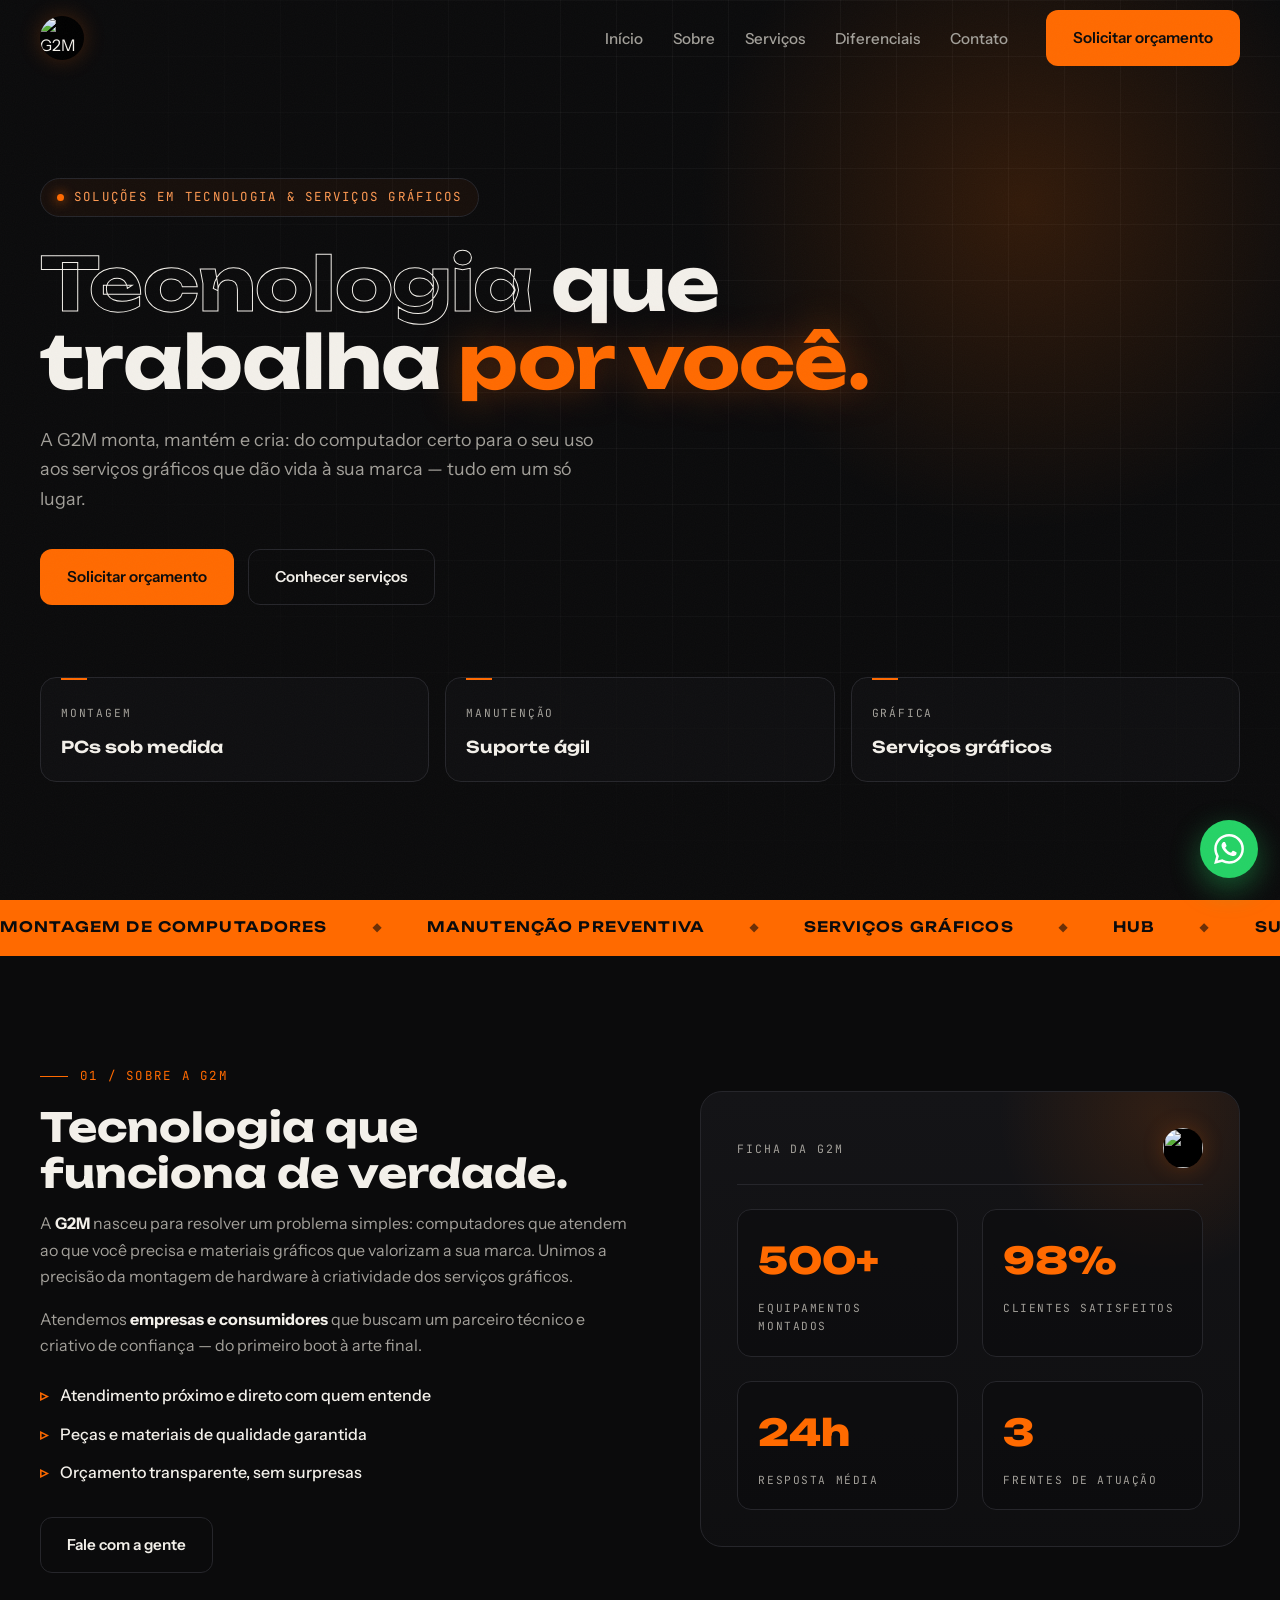
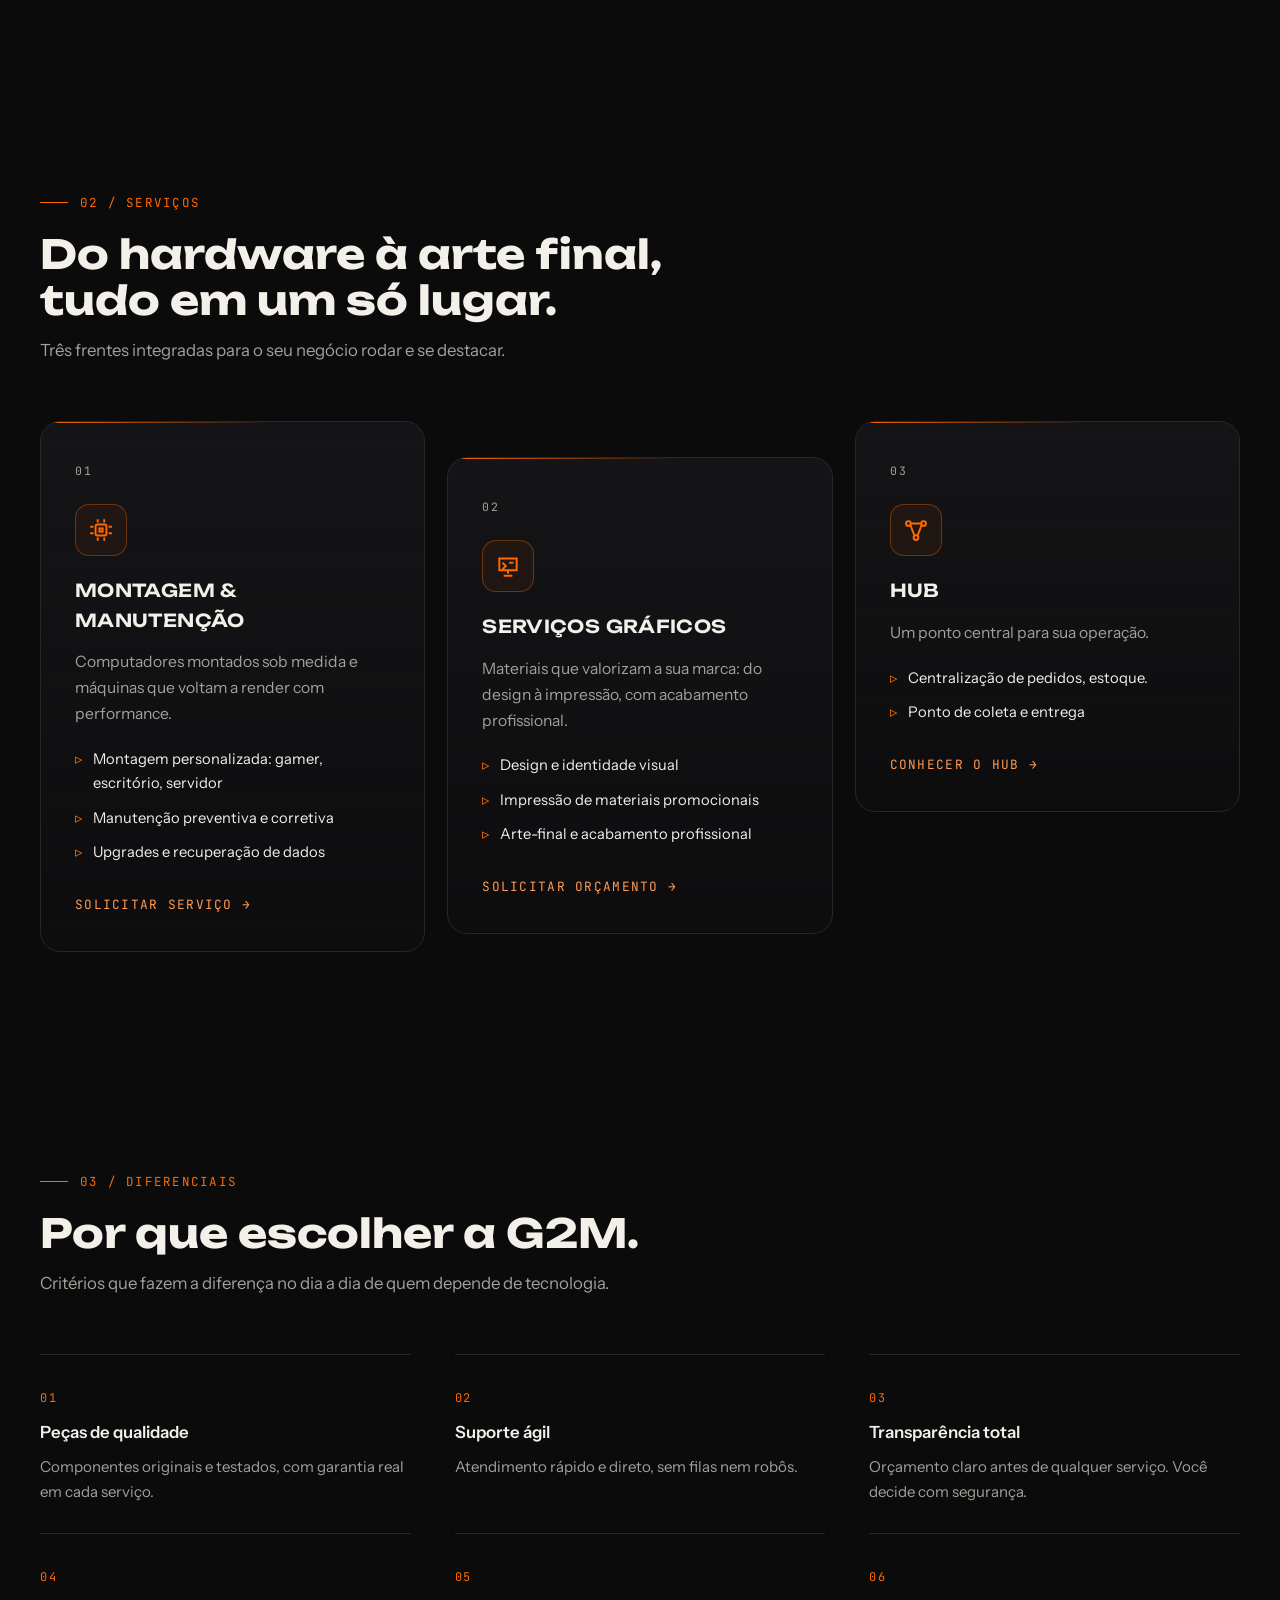
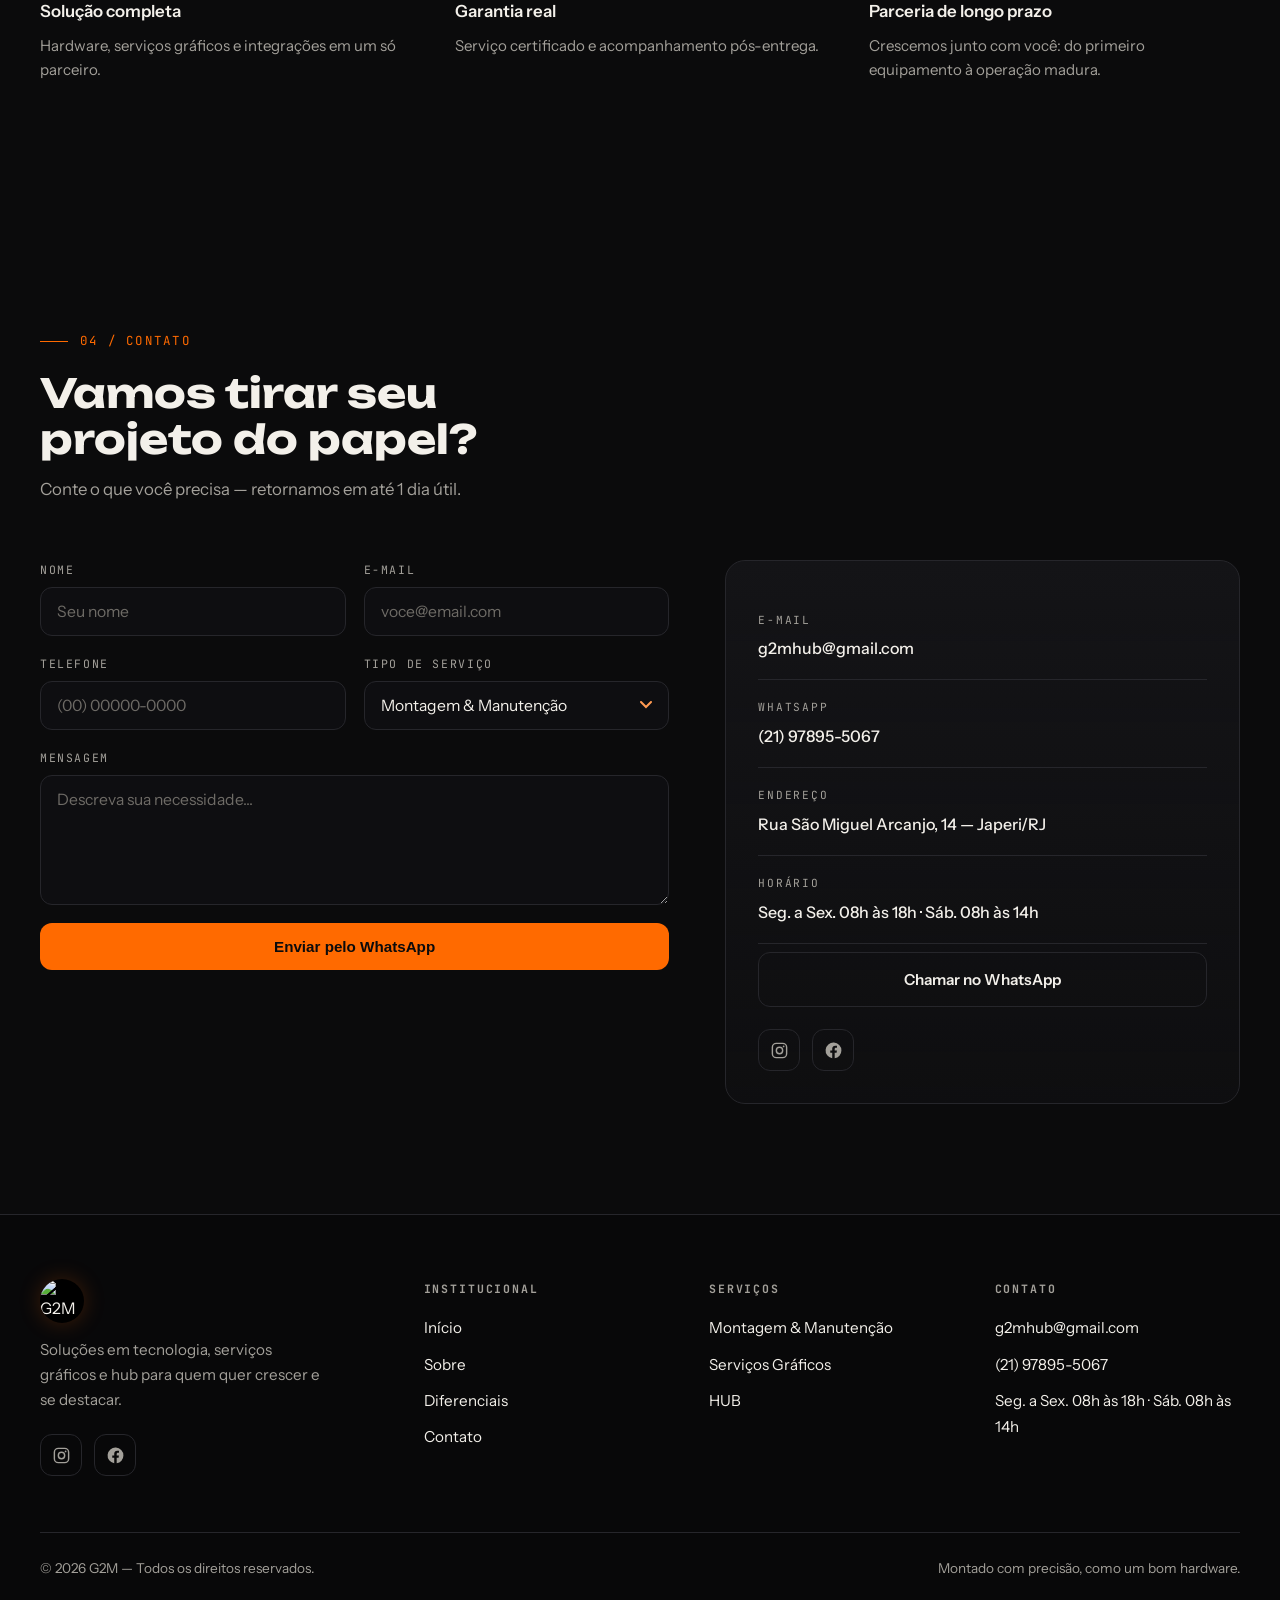
==== index.html @ 42e7c6c6 "Add files via upload" ====
<!DOCTYPE html>
<html lang="pt-BR">
<head>
<meta charset="UTF-8">
<meta name="viewport" content="width=device-width, initial-scale=1.0">
<meta name="theme-color" content="#0B0B0C">
<title>G2M — Tecnologia, Serviços Gráficos e HUB</title>
<meta name="description" content="A G2M monta, mantém e conecta: montagem e manutenção de computadores, serviços gráficos e hub.">
<link rel="icon" type="image/png" href="logo-g2m.png">
<link rel="preconnect" href="https://fonts.googleapis.com">
<link rel="preconnect" href="https://fonts.gstatic.com" crossorigin>
<link href="https://fonts.googleapis.com/css2?family=Unbounded:wght@400;600;700;800&family=Instrument+Sans:wght@400;500;600&family=JetBrains+Mono:wght@400;500;700&display=swap" rel="stylesheet">
<style>
:root{
  --bg:#0B0B0C; --surface:#141417; --surface-2:#1B1B1F;
  --line:#26262B; --ink:#F3F0EA; --ink-dim:#A3A09A;
  --signal:#FF6A00; --signal-soft:#FF9A52; --signal-ink:#0B0B0C;
  --wa:#25D366;
  --radius:16px;
  --font-display:'Unbounded',sans-serif;
  --font-body:'Instrument Sans',sans-serif;
  --font-mono:'JetBrains Mono',monospace;
  --ease:cubic-bezier(.22,.61,.36,1);
  --container:min(1200px,calc(100% - 48px));
}
*{margin:0;padding:0;box-sizing:border-box}
html{scroll-behavior:smooth}
body{background:var(--bg);color:var(--ink);font-family:var(--font-body);line-height:1.65;overflow-x:hidden;-webkit-font-smoothing:antialiased}
body::after{content:"";position:fixed;inset:0;z-index:2000;pointer-events:none;opacity:.045;background-image:url("data:image/svg+xml,%3Csvg xmlns='http://www.w3.org/2000/svg' width='120' height='120'%3E%3Cfilter id='n'%3E%3CfeTurbulence type='fractalNoise' baseFrequency='0.9' numOctaves='2'/%3E%3C/filter%3E%3Crect width='120' height='120' filter='url(%23n)' opacity='0.6'/%3E%3C/svg%3E")}
::selection{background:var(--signal);color:var(--signal-ink)}
a{color:inherit;text-decoration:none}
img{max-width:100%;display:block}
ul{list-style:none}
:focus-visible{outline:2px solid var(--signal);outline-offset:3px;border-radius:4px}
.container{width:var(--container);margin-inline:auto}

/* Header */
.header{position:fixed;top:0;left:0;right:0;z-index:100;border-bottom:1px solid transparent;transition:background .35s var(--ease),border-color .35s var(--ease),backdrop-filter .35s}
.header.scrolled{background:rgba(11,11,12,.82);backdrop-filter:blur(14px);-webkit-backdrop-filter:blur(14px);border-color:var(--line)}
.header-inner{display:flex;align-items:center;justify-content:space-between;height:76px}
.logo{display:inline-flex;align-items:center;gap:12px}
.logo-img{height:44px;width:44px;border-radius:50%;object-fit:contain;background:#000;box-shadow:0 0 22px rgba(255,106,0,.22);transition:transform .3s var(--ease),box-shadow .3s var(--ease)}
.logo:hover .logo-img{transform:scale(1.05);box-shadow:0 0 30px rgba(255,106,0,.4)}
.nav-links{display:flex;align-items:center;gap:30px}
.nav-link{position:relative;font-size:.95rem;font-weight:500;color:var(--ink-dim);transition:color .25s}
.nav-link::after{content:"";position:absolute;left:0;bottom:-6px;width:0;height:2px;background:var(--signal);transition:width .3s var(--ease)}
.nav-link:hover{color:var(--ink)}
.nav-link:hover::after{width:100%}
.nav-cta{margin-left:8px}

/* Botões */
.btn{display:inline-flex;align-items:center;justify-content:center;gap:10px;padding:14px 26px;border-radius:12px;font-weight:600;font-size:.95rem;border:1px solid transparent;cursor:pointer;white-space:nowrap;transition:transform .25s var(--ease),box-shadow .25s var(--ease),background .25s,border-color .25s,color .25s}
.btn-primary{background:var(--signal);color:var(--signal-ink)}
.btn-primary:hover{transform:translateY(-2px);box-shadow:0 10px 32px rgba(255,106,0,.35)}
.btn-ghost{border-color:var(--line);color:var(--ink);background:transparent}
.btn-ghost:hover{border-color:var(--signal);color:var(--signal-soft);transform:translateY(-2px)}

/* Hero */
.hero{position:relative;min-height:100svh;display:flex;align-items:center;padding:140px 0 80px;overflow:hidden;scroll-margin-top:90px}
.hero::before{content:"";position:absolute;inset:0;background-image:linear-gradient(rgba(255,255,255,.035) 1px,transparent 1px),linear-gradient(90deg,rgba(255,255,255,.035) 1px,transparent 1px);background-size:56px 56px;-webkit-mask-image:radial-gradient(ellipse at 70% 30%,black 30%,transparent 75%);mask-image:radial-gradient(ellipse at 70% 30%,black 30%,transparent 75%)}
.hero::after{content:"";position:absolute;top:-20%;right:-10%;width:60vw;height:60vw;background:radial-gradient(circle,rgba(255,106,0,.16),transparent 60%);pointer-events:none}
.hero-inner{position:relative;z-index:2}
.badge{display:inline-flex;align-items:center;gap:10px;font-family:var(--font-mono);font-size:.78rem;letter-spacing:.18em;text-transform:uppercase;color:var(--signal-soft);border:1px solid var(--line);padding:8px 16px;border-radius:999px;background:rgba(255,106,0,.05)}
.badge::before{content:"";width:7px;height:7px;border-radius:50%;background:var(--signal);box-shadow:0 0 12px var(--signal)}
.hero h1{font-family:var(--font-display);font-weight:700;font-size:clamp(2.1rem,6vw,4.6rem);line-height:1.06;letter-spacing:-.01em;margin:28px 0 24px;text-wrap:balance}
.h-outline{color:transparent;-webkit-text-stroke:1px var(--ink)}
.h-accent{color:var(--signal);text-shadow:0 0 40px rgba(255,106,0,.35)}
.lede{max-width:560px;color:var(--ink-dim);font-size:1.12rem}
.hero-actions{display:flex;flex-wrap:wrap;gap:14px;margin-top:36px}
.hero-specs{display:grid;grid-template-columns:repeat(3,1fr);gap:16px;margin-top:72px}
.spec{position:relative;border:1px solid var(--line);border-radius:var(--radius);padding:20px;background:rgba(20,20,23,.55);transition:border-color .3s,transform .3s var(--ease),box-shadow .3s}
.spec::before{content:"";position:absolute;top:0;left:20px;width:26px;height:2px;background:var(--signal)}
.spec:hover{border-color:rgba(255,106,0,.45);transform:translateY(-4px);box-shadow:0 14px 40px rgba(0,0,0,.35)}
.spec-label{font-family:var(--font-mono);font-size:.7rem;letter-spacing:.16em;text-transform:uppercase;color:var(--ink-dim)}
.spec-value{display:block;font-family:var(--font-display);font-weight:600;font-size:1.02rem;margin-top:10px}

/* Marquee */
.marquee{background:var(--signal);overflow:hidden;padding:16px 0}
.marquee-track{display:flex;width:max-content;animation:marquee 30s linear infinite}
.marquee:hover .marquee-track{animation-play-state:paused}
.marquee-group{display:flex;align-items:center;gap:44px;padding-right:44px}
.marquee-item{display:flex;align-items:center;gap:44px;font-family:var(--font-display);font-weight:600;font-size:.9rem;text-transform:uppercase;letter-spacing:.08em;color:var(--signal-ink);white-space:nowrap}
.marquee-item::after{content:"◆";font-size:.7rem;opacity:.6}
@keyframes marquee{to{transform:translateX(-50%)}}

/* Seções */
.section{padding:110px 0;scroll-margin-top:90px}
.sec-head{margin-bottom:56px;max-width:640px}
.sec-label{display:flex;align-items:center;gap:12px;font-family:var(--font-mono);font-size:.78rem;letter-spacing:.18em;text-transform:uppercase;color:var(--signal)}
.sec-label::before{content:"";width:28px;height:1px;background:var(--signal)}
.sec-title{font-family:var(--font-display);font-weight:700;font-size:clamp(1.6rem,3.6vw,2.5rem);line-height:1.15;margin:18px 0 14px;text-wrap:balance}
.sec-desc{color:var(--ink-dim);font-size:1.05rem}

/* Sobre */
.about-grid{display:grid;grid-template-columns:1.05fr .95fr;gap:64px;align-items:center}
.about-copy p{margin-bottom:16px;color:var(--ink-dim)}
.about-copy strong{color:var(--ink)}
.about-list{margin:24px 0 32px;display:grid;gap:12px}
.about-list li{display:flex;gap:12px;align-items:baseline;color:var(--ink);font-weight:500}
.about-list li::before{content:"▹";color:var(--signal);font-weight:700}
.panel{position:relative;border:1px solid var(--line);border-radius:22px;background:linear-gradient(180deg,var(--surface),rgba(20,20,23,.4));padding:36px;overflow:hidden}
.panel::before{content:"";position:absolute;top:-30%;right:-20%;width:70%;height:70%;background:radial-gradient(circle,rgba(255,106,0,.12),transparent 65%)}
.panel-top{display:flex;justify-content:space-between;align-items:center;font-family:var(--font-mono);font-size:.72rem;letter-spacing:.16em;text-transform:uppercase;color:var(--ink-dim);border-bottom:1px solid var(--line);padding-bottom:16px;margin-bottom:24px;position:relative;z-index:1}
.panel-top .logo-img{height:40px;width:40px}
.stats{display:grid;grid-template-columns:1fr 1fr;gap:24px;position:relative;z-index:1}
.stat{border:1px solid var(--line);border-radius:14px;padding:20px;background:rgba(11,11,12,.5)}
.stat-num{font-family:var(--font-display);font-weight:800;font-size:clamp(1.7rem,3vw,2.3rem);color:var(--signal)}
.stat-label{display:block;font-family:var(--font-mono);font-size:.7rem;letter-spacing:.14em;text-transform:uppercase;color:var(--ink-dim);margin-top:8px}

/* Serviços */
.cards{display:grid;grid-template-columns:repeat(3,1fr);gap:22px;align-items:start}
@media(min-width:1024px){.cards .card:nth-child(2){margin-top:36px}}
.card{position:relative;border:1px solid var(--line);border-radius:20px;padding:34px;background:linear-gradient(180deg,rgba(27,27,31,.6),rgba(20,20,23,.2));overflow:hidden;transition:transform .35s var(--ease),border-color .35s,box-shadow .35s}
.card::before{content:"";position:absolute;top:0;left:0;right:0;height:1px;background:linear-gradient(90deg,var(--signal),transparent 60%)}
.card:hover{transform:translateY(-6px);border-color:rgba(255,106,0,.4);box-shadow:0 24px 60px rgba(0,0,0,.4)}
.card-index{font-family:var(--font-mono);font-size:.72rem;letter-spacing:.18em;color:var(--ink-dim)}
.card-icon{width:52px;height:52px;border:1px solid rgba(255,106,0,.35);border-radius:14px;display:grid;place-items:center;color:var(--signal);margin:22px 0 20px;background:rgba(255,106,0,.06)}
.card-icon svg{width:26px;height:26px}
.card h3{font-family:var(--font-display);font-weight:600;font-size:1.12rem;text-transform:uppercase;letter-spacing:.02em;margin-bottom:14px}
.card p{color:var(--ink-dim);font-size:.98rem;margin-bottom:20px}
.card ul{display:grid;gap:10px;margin-bottom:26px}
.card ul li{display:flex;gap:10px;align-items:baseline;font-size:.92rem;color:var(--ink)}
.card ul li::before{content:"▹";color:var(--signal)}
.card-link{display:inline-flex;align-items:center;gap:8px;font-family:var(--font-mono);font-size:.8rem;letter-spacing:.1em;text-transform:uppercase;color:var(--signal-soft);transition:gap .25s}
.card-link:hover{gap:14px}

/* Diferenciais */
.diff-list{display:grid;grid-template-columns:repeat(3,1fr);gap:0 44px}
.diff{padding:28px 0;border-top:1px solid var(--line);transition:padding-left .3s var(--ease)}
.diff:hover{padding-left:14px}
.diff-num{font-family:var(--font-mono);font-size:.75rem;color:var(--signal);letter-spacing:.14em}
.diff h3{font-size:1.05rem;margin:10px 0 8px;font-weight:600}
.diff p{color:var(--ink-dim);font-size:.94rem}

/* Contato */
.contact-grid{display:grid;grid-template-columns:1.1fr .9fr;gap:56px;align-items:start}
.form{display:grid;grid-template-columns:1fr 1fr;gap:18px}
.field{display:grid;gap:8px}
.field.full{grid-column:1/-1}
.field label{font-family:var(--font-mono);font-size:.72rem;letter-spacing:.14em;text-transform:uppercase;color:var(--ink-dim)}
.field input,.field select,.field textarea{width:100%;background:#0E0E11;border:1px solid var(--line);border-radius:12px;padding:14px 16px;color:var(--ink);font-family:var(--font-body);font-size:.98rem;transition:border-color .25s,box-shadow .25s}
.field input::placeholder,.field textarea::placeholder{color:#6E6B66}
.field textarea{resize:vertical;min-height:130px}
.field input:focus,.field select:focus,.field textarea:focus{outline:none;border-color:var(--signal);box-shadow:0 0 0 4px rgba(255,106,0,.12)}
.field select{appearance:none;-webkit-appearance:none;background-image:url("data:image/svg+xml,%3Csvg xmlns='http://www.w3.org/2000/svg' width='12' height='8'%3E%3Cpath d='M1 1l5 5 5-5' stroke='%23FF9A52' stroke-width='2' fill='none' stroke-linecap='round'/%3E%3C/svg%3E");background-repeat:no-repeat;background-position:right 16px center;cursor:pointer}
.field select option{background:var(--surface);color:var(--ink)}
.form-success{grid-column:1/-1;display:none;align-items:center;gap:10px;padding:14px 16px;border:1px solid rgba(255,106,0,.4);border-radius:12px;background:rgba(255,106,0,.07);color:var(--signal-soft);font-size:.95rem}
.form-success.show{display:flex}
.info-card{position:sticky;top:100px;border:1px solid var(--line);border-radius:20px;padding:32px;background:linear-gradient(180deg,var(--surface),rgba(20,20,23,.4))}
.info-item{padding:18px 0;border-bottom:1px solid var(--line)}
.info-item:last-of-type{border-bottom:none}
.info-item span{display:block;font-family:var(--font-mono);font-size:.7rem;letter-spacing:.16em;text-transform:uppercase;color:var(--ink-dim);margin-bottom:6px}
.info-item a,.info-item p{color:var(--ink);font-weight:500}
.info-item a:hover{color:var(--signal-soft)}
.info-cta{margin-top:8px}
.social-row{display:flex;gap:12px;margin-top:22px}
.social{width:42px;height:42px;border:1px solid var(--line);border-radius:12px;display:grid;place-items:center;color:var(--ink-dim);transition:color .25s,border-color .25s,transform .25s var(--ease),box-shadow .25s}
.social svg{width:19px;height:19px}
.social:hover{color:var(--signal);border-color:var(--signal);transform:translateY(-3px);box-shadow:0 8px 24px rgba(255,106,0,.18)}

/* WhatsApp flutuante */
.whatsapp-float{position:fixed;right:22px;bottom:22px;z-index:1500;width:58px;height:58px;border-radius:50%;background:var(--wa);color:#fff;display:grid;place-items:center;box-shadow:0 10px 30px rgba(37,211,102,.4);transition:transform .3s var(--ease),box-shadow .3s var(--ease)}
.whatsapp-float svg{width:30px;height:30px}
.whatsapp-float:hover{transform:scale(1.1) translateY(-3px);box-shadow:0 16px 40px rgba(37,211,102,.5)}

/* Footer */
.footer{border-top:1px solid var(--line);padding:64px 0 32px;background:#080809}
.footer-grid{display:grid;grid-template-columns:1.4fr 1fr 1fr 1fr;gap:40px;margin-bottom:56px}
.footer p{color:var(--ink-dim);font-size:.95rem;margin-top:14px;max-width:280px}
.footer h4{font-family:var(--font-mono);font-size:.72rem;letter-spacing:.16em;text-transform:uppercase;color:var(--ink-dim);margin-bottom:16px}
.footer ul{display:grid;gap:10px}
.footer ul a{color:var(--ink);font-size:.95rem;transition:color .2s}
.footer ul a:hover{color:var(--signal-soft)}
.footer-bottom{border-top:1px solid var(--line);padding-top:24px;display:flex;justify-content:space-between;gap:16px;flex-wrap:wrap;color:var(--ink-dim);font-size:.85rem}

/* Reveal */
.reveal{opacity:0;transform:translateY(26px);transition:opacity .75s var(--ease),transform .75s var(--ease);transition-delay:var(--d,0s)}
.reveal.in{opacity:1;transform:none}

/* Menu mobile */
.menu-btn{display:none;background:none;border:0;cursor:pointer;width:44px;height:44px;position:relative;z-index:120}
.menu-btn span{display:block;width:24px;height:2px;background:var(--ink);margin:5px auto;transition:transform .3s var(--ease),opacity .3s}
body.nav-open .menu-btn span:nth-child(1){transform:translateY(7px) rotate(45deg)}
body.nav-open .menu-btn span:nth-child(2){opacity:0}
body.nav-open .menu-btn span:nth-child(3){transform:translateY(-7px) rotate(-45deg)}

@media(max-width:960px){
  .menu-btn{display:block}
  .nav-links{position:fixed;inset:0;background:rgba(11,11,12,.97);backdrop-filter:blur(18px);-webkit-backdrop-filter:blur(18px);flex-direction:column;justify-content:center;gap:34px;opacity:0;pointer-events:none;transition:opacity .35s var(--ease);z-index:110}
  body.nav-open .nav-links{opacity:1;pointer-events:auto}
  .nav-link{font-size:1.5rem;font-family:var(--font-display)}
  .nav-cta{margin-left:0}
  .about-grid,.contact-grid{grid-template-columns:1fr;gap:44px}
  .cards{grid-template-columns:1fr}
  .cards .card:nth-child(2){margin-top:0}
  .diff-list{grid-template-columns:1fr}
  .hero-specs{grid-template-columns:1fr}
  .info-card{position:static}
  .footer-grid{grid-template-columns:1fr 1fr}
}
@media(max-width:560px){
  .container{width:min(100% - 32px,1200px)}
  .form{grid-template-columns:1fr}
  .section{padding:80px 0}
  .footer-grid{grid-template-columns:1fr}
}
@media(prefers-reduced-motion:reduce){
  *,*::before,*::after{animation-duration:.01ms!important;animation-iteration-count:1!important;transition-duration:.01ms!important;scroll-behavior:auto!important}
  .reveal{opacity:1;transform:none}
}
</style>
</head>
<body>

<header class="header" id="header">
  <div class="container header-inner">
    <a href="#home" class="logo" aria-label="G2M — página inicial">
      <img src="logo-g2m.png" alt="G2M" class="logo-img">
    </a>
    <nav class="nav" aria-label="Navegação principal">
      <ul class="nav-links" id="navLinks">
        <li><a class="nav-link" href="#home">Início</a></li>
        <li><a class="nav-link" href="#sobre">Sobre</a></li>
        <li><a class="nav-link" href="#servicos">Serviços</a></li>
        <li><a class="nav-link" href="#diferenciais">Diferenciais</a></li>
        <li><a class="nav-link" href="#contato">Contato</a></li>
        <li><a class="btn btn-primary nav-cta" href="#contato">Solicitar orçamento</a></li>
      </ul>
    </nav>
    <button class="menu-btn" id="menuBtn" aria-label="Abrir menu" aria-expanded="false" aria-controls="navLinks">
      <span></span><span></span><span></span>
    </button>
  </div>
</header>

<main>
  <section class="hero" id="home">
    <div class="container hero-inner">
      <span class="badge">Soluções em tecnologia & serviços gráficos</span>
      <h1><span class="h-outline">Tecnologia</span> que trabalha <span class="h-accent">por você.</span></h1>
      <p class="lede">A G2M monta, mantém e cria: do computador certo para o seu uso aos serviços gráficos que dão vida à sua marca — tudo em um só lugar.</p>
      <div class="hero-actions">
        <a class="btn btn-primary" href="#contato">Solicitar orçamento</a>
        <a class="btn btn-ghost" href="#servicos">Conhecer serviços</a>
      </div>
      <div class="hero-specs">
        <div class="spec"><span class="spec-label">Montagem</span><span class="spec-value">PCs sob medida</span></div>
        <div class="spec"><span class="spec-label">Manutenção</span><span class="spec-value">Suporte ágil</span></div>
        <div class="spec"><span class="spec-label">Gráfica</span><span class="spec-value">Serviços gráficos</span></div>
      </div>
    </div>
  </section>

  <div class="marquee" aria-hidden="true">
    <div class="marquee-track">
      <div class="marquee-group">
        <span class="marquee-item">Montagem de computadores</span>
        <span class="marquee-item">Manutenção preventiva</span>
        <span class="marquee-item">Serviços gráficos</span>
        <span class="marquee-item">Hub</span>
        <span class="marquee-item">Suporte técnico</span>
      </div>
      <div class="marquee-group">
        <span class="marquee-item">Montagem de computadores</span>
        <span class="marquee-item">Manutenção preventiva</span>
        <span class="marquee-item">Serviços gráficos</span>
        <span class="marquee-item">Hub</span>
        <span class="marquee-item">Suporte técnico</span>
      </div>
    </div>
  </div>

  <section class="section" id="sobre">
    <div class="container">
      <div class="about-grid">
        <div class="about-copy reveal">
          <span class="sec-label">01 / Sobre a G2M</span>
          <h2 class="sec-title">Tecnologia que funciona de verdade.</h2>
          <p>A <strong>G2M</strong> nasceu para resolver um problema simples: computadores que atendem ao que você precisa e materiais gráficos que valorizam a sua marca. Unimos a precisão da montagem de hardware à criatividade dos serviços gráficos.</p>
          <p>Atendemos <strong>empresas e consumidores</strong> que buscam um parceiro técnico e criativo de confiança — do primeiro boot à arte final.</p>
          <ul class="about-list">
            <li>Atendimento próximo e direto com quem entende</li>
            <li>Peças e materiais de qualidade garantida</li>
            <li>Orçamento transparente, sem surpresas</li>
          </ul>
          <a class="btn btn-ghost" href="#contato">Fale com a gente</a>
        </div>
        <div class="panel reveal" style="--d:.15s">
          <div class="panel-top"><span>Ficha da G2M</span><img src="logo-g2m.png" alt="" class="logo-img" aria-hidden="true"></div>
          <div class="stats">
            <div class="stat"><span class="stat-num">500+</span><span class="stat-label">equipamentos montados</span></div>
            <div class="stat"><span class="stat-num">98%</span><span class="stat-label">clientes satisfeitos</span></div>
            <div class="stat"><span class="stat-num">24h</span><span class="stat-label">resposta média</span></div>
            <div class="stat"><span class="stat-num">3</span><span class="stat-label">frentes de atuação</span></div>
          </div>
        </div>
      </div>
    </div>
  </section>

  <section class="section" id="servicos">
    <div class="container">
      <div class="sec-head reveal">
        <span class="sec-label">02 / Serviços</span>
        <h2 class="sec-title">Do hardware à arte final, tudo em um só lugar.</h2>
        <p class="sec-desc">Três frentes integradas para o seu negócio rodar e se destacar.</p>
      </div>
      <div class="cards">
        <article class="card reveal">
          <span class="card-index">01</span>
          <div class="card-icon" aria-hidden="true">
            <svg viewBox="0 0 24 24" fill="none" stroke="currentColor" stroke-width="1.8"><rect x="7" y="7" width="10" height="10" rx="1.5"/><rect x="10.5" y="10.5" width="3" height="3"/><path d="M9 2v3M15 2v3M9 19v3M15 19v3M2 9h3M2 15h3M19 9h3M19 15h3"/></svg>
          </div>
          <h3>Montagem & Manutenção</h3>
          <p>Computadores montados sob medida e máquinas que voltam a render com performance.</p>
          <ul>
            <li>Montagem personalizada: gamer, escritório, servidor</li>
            <li>Manutenção preventiva e corretiva</li>
            <li>Upgrades e recuperação de dados</li>
          </ul>
          <a class="card-link" href="#contato">Solicitar serviço →</a>
        </article>
        <article class="card reveal" style="--d:.12s">
          <span class="card-index">02</span>
          <div class="card-icon" aria-hidden="true">
            <svg viewBox="0 0 24 24" fill="none" stroke="currentColor" stroke-width="1.8"><path d="M4 5h16v11H4z"/><path d="M12 16v3M8 21h8"/><path d="M7 9l3 3-3 3M13 9h4"/></svg>
          </div>
          <h3>Serviços Gráficos</h3>
          <p>Materiais que valorizam a sua marca: do design à impressão, com acabamento profissional.</p>
          <ul>
            <li>Design e identidade visual</li>
            <li>Impressão de materiais promocionais</li>
            <li>Arte-final e acabamento profissional</li>
          </ul>
          <a class="card-link" href="#contato">Solicitar orçamento →</a>
        </article>
        <article class="card reveal" style="--d:.24s">
          <span class="card-index">03</span>
          <div class="card-icon" aria-hidden="true">
            <svg viewBox="0 0 24 24" fill="none" stroke="currentColor" stroke-width="1.8"><circle cx="5" cy="6" r="2.2"/><circle cx="19" cy="6" r="2.2"/><circle cx="12" cy="19" r="2.2"/><path d="M6.8 7.4l3.6 9.4M17.2 7.4l-3.6 9.4M7.2 6h9.6"/></svg>
          </div>
          <h3>HUB</h3>
          <p>Um ponto central para sua operação.</p>
          <ul>
            <li>Centralização de pedidos, estoque.</li>
            <li>Ponto de coleta e entrega</li>
          </ul>
          <a class="card-link" href="#contato">Conhecer o HUB →</a>
        </article>
      </div>
    </div>
  </section>

  <section class="section" id="diferenciais">
    <div class="container">
      <div class="sec-head reveal">
        <span class="sec-label">03 / Diferenciais</span>
        <h2 class="sec-title">Por que escolher a G2M.</h2>
        <p class="sec-desc">Critérios que fazem a diferença no dia a dia de quem depende de tecnologia.</p>
      </div>
      <div class="diff-list">
        <div class="diff reveal"><span class="diff-num">01</span><h3>Peças de qualidade</h3><p>Componentes originais e testados, com garantia real em cada serviço.</p></div>
        <div class="diff reveal" style="--d:.06s"><span class="diff-num">02</span><h3>Suporte ágil</h3><p>Atendimento rápido e direto, sem filas nem robôs.</p></div>
        <div class="diff reveal" style="--d:.12s"><span class="diff-num">03</span><h3>Transparência total</h3><p>Orçamento claro antes de qualquer serviço. Você decide com segurança.</p></div>
        <div class="diff reveal" style="--d:.18s"><span class="diff-num">04</span><h3>Solução completa</h3><p>Hardware, serviços gráficos e integrações em um só parceiro.</p></div>
        <div class="diff reveal" style="--d:.24s"><span class="diff-num">05</span><h3>Garantia real</h3><p>Serviço certificado e acompanhamento pós-entrega.</p></div>
        <div class="diff reveal" style="--d:.30s"><span class="diff-num">06</span><h3>Parceria de longo prazo</h3><p>Crescemos junto com você: do primeiro equipamento à operação madura.</p></div>
      </div>
    </div>
  </section>

  <section class="section" id="contato">
    <div class="container">
      <div class="sec-head reveal">
        <span class="sec-label">04 / Contato</span>
        <h2 class="sec-title">Vamos tirar seu projeto do papel?</h2>
        <p class="sec-desc">Conte o que você precisa — retornamos em até 1 dia útil.</p>
      </div>
      <div class="contact-grid">
        <form class="form reveal" id="contactForm" novalidate>
          <div class="field">
            <label for="nome">Nome</label>
            <input id="nome" name="nome" type="text" placeholder="Seu nome" required>
          </div>
          <div class="field">
            <label for="email">E-mail</label>
            <input id="email" name="email" type="email" placeholder="voce@email.com" required>
          </div>
          <div class="field">
            <label for="telefone">Telefone</label>
            <input id="telefone" name="telefone" type="tel" placeholder="(00) 00000-0000">
          </div>
          <div class="field">
            <label for="servico">Tipo de serviço</label>
            <select id="servico" name="servico">
              <option>Montagem & Manutenção</option>
              <option>Serviços Gráficos</option>
              <option>HUB</option>
              <option>Outro</option>
            </select>
          </div>
          <div class="field full">
            <label for="mensagem">Mensagem</label>
            <textarea id="mensagem" name="mensagem" placeholder="Descreva sua necessidade..." required></textarea>
          </div>
          <div class="form-success" id="formSuccess" role="status">✅ Mensagem preparada! Você será direcionado ao nosso WhatsApp.</div>
          <div class="field full">
            <button class="btn btn-primary" type="submit" style="width:100%">Enviar pelo WhatsApp</button>
          </div>
        </form>
        <aside class="info-card reveal" style="--d:.15s">
          <div class="info-item"><span>E-mail</span><a href="mailto:g2mhub@gmail.com">g2mhub@gmail.com</a></div>
          <div class="info-item"><span>WhatsApp</span><a href="https://wa.me/5521978955067" target="_blank" rel="noopener">(21) 97895-5067</a></div>
          <div class="info-item"><span>Endereço</span><p>Rua São Miguel Arcanjo, 14 — Japeri/RJ</p></div>
          <div class="info-item"><span>Horário</span><p>Seg. a Sex. 08h às 18h · Sáb. 08h às 14h</p></div>
          <a class="btn btn-ghost info-cta" href="https://wa.me/5521978955067" target="_blank" rel="noopener" style="width:100%">Chamar no WhatsApp</a>
          <div class="social-row">
            <a class="social" href="https://instagram.com/g2mhub" target="_blank" rel="noopener" aria-label="Instagram da G2M" title="Instagram">
              <svg viewBox="0 0 24 24" fill="none" stroke="currentColor" stroke-width="1.8"><rect x="3" y="3" width="18" height="18" rx="5"/><circle cx="12" cy="12" r="4"/><circle cx="17.2" cy="6.8" r="1.1" fill="currentColor" stroke="none"/></svg>
            </a>
            <a class="social" href="https://instagram.com/g2mhub" target="_blank" rel="noopener" aria-label="Facebook da G2M" title="Facebook">
              <svg viewBox="0 0 24 24" fill="currentColor"><path d="M22 12a10 10 0 1 0-11.6 9.9v-7H7.9V12h2.5V9.8c0-2.5 1.5-3.9 3.8-3.9 1.1 0 2.2.2 2.2.2v2.5h-1.3c-1.2 0-1.6.8-1.6 1.6V12h2.8l-.4 2.9h-2.4v7A10 10 0 0 0 22 12z"/></svg>
            </a>
          </div>
        </aside>
      </div>
    </div>
  </section>
</main>

<footer class="footer">
  <div class="container">
    <div class="footer-grid">
      <div>
        <a href="#home" class="logo" aria-label="G2M — página inicial">
          <img src="logo-g2m.png" alt="G2M" class="logo-img">
        </a>
        <p>Soluções em tecnologia, serviços gráficos e hub para quem quer crescer e se destacar.</p>
        <div class="social-row">
          <a class="social" href="https://instagram.com/g2mhub" target="_blank" rel="noopener" aria-label="Instagram da G2M" title="Instagram">
            <svg viewBox="0 0 24 24" fill="none" stroke="currentColor" stroke-width="1.8"><rect x="3" y="3" width="18" height="18" rx="5"/><circle cx="12" cy="12" r="4"/><circle cx="17.2" cy="6.8" r="1.1" fill="currentColor" stroke="none"/></svg>
          </a>
          <a class="social" href="https://instagram.com/g2mhub" target="_blank" rel="noopener" aria-label="Facebook da G2M" title="Facebook">
            <svg viewBox="0 0 24 24" fill="currentColor"><path d="M22 12a10 10 0 1 0-11.6 9.9v-7H7.9V12h2.5V9.8c0-2.5 1.5-3.9 3.8-3.9 1.1 0 2.2.2 2.2.2v2.5h-1.3c-1.2 0-1.6.8-1.6 1.6V12h2.8l-.4 2.9h-2.4v7A10 10 0 0 0 22 12z"/></svg>
          </a>
        </div>
      </div>
      <div>
        <h4>Institucional</h4>
        <ul>
          <li><a href="#home">Início</a></li>
          <li><a href="#sobre">Sobre</a></li>
          <li><a href="#diferenciais">Diferenciais</a></li>
          <li><a href="#contato">Contato</a></li>
        </ul>
      </div>
      <div>
        <h4>Serviços</h4>
        <ul>
          <li><a href="#servicos">Montagem & Manutenção</a></li>
          <li><a href="#servicos">Serviços Gráficos</a></li>
          <li><a href="#servicos">HUB</a></li>
        </ul>
      </div>
      <div>
        <h4>Contato</h4>
        <ul>
          <li><a href="mailto:g2mhub@gmail.com">g2mhub@gmail.com</a></li>
          <li><a href="https://wa.me/5521978955067" target="_blank" rel="noopener">(21) 97895-5067</a></li>
          <li><a href="#contato">Seg. a Sex. 08h às 18h · Sáb. 08h às 14h</a></li>
        </ul>
      </div>
    </div>
    <div class="footer-bottom">
      <span>© <span id="year"></span> G2M — Todos os direitos reservados.</span>
      <span>Montado com precisão, como um bom hardware.</span>
    </div>
  </div>
</footer>

<a class="whatsapp-float" href="https://wa.me/5521978955067" target="_blank" rel="noopener" aria-label="Falar com a G2M no WhatsApp">
  <svg viewBox="0 0 24 24" fill="currentColor"><path d="M17.472 14.382c-.297-.149-1.758-.867-2.03-.967-.273-.099-.471-.148-.67.15-.197.297-.767.966-.94 1.164-.173.199-.347.223-.644.075-.297-.15-1.255-.463-2.39-1.475-.883-.788-1.48-1.761-1.653-2.059-.173-.297-.018-.458.13-.606.134-.133.298-.347.446-.52.149-.174.198-.298.298-.497.099-.198.05-.371-.025-.52-.075-.149-.669-1.612-.916-2.207-.242-.579-.487-.5-.669-.51-.173-.008-.371-.01-.57-.01-.198 0-.52.074-.792.372-.272.297-1.04 1.016-1.04 2.479 0 1.462 1.065 2.875 1.213 3.074.149.198 2.096 3.2 5.077 4.487.709.306 1.262.489 1.694.625.712.227 1.36.195 1.871.118.571-.085 1.758-.719 2.006-1.413.248-.694.248-1.289.173-1.413-.074-.124-.272-.198-.57-.347m-5.421 7.403h-.004a9.87 9.87 0 01-5.031-1.378l-.361-.214-3.741.982.998-3.648-.235-.374a9.86 9.86 0 01-1.51-5.26c.001-5.45 4.436-9.884 9.888-9.884 2.64 0 5.122 1.03 6.988 2.898a9.825 9.825 0 012.893 6.994c-.003 5.45-4.437 9.884-9.885 9.884m8.413-18.297A11.815 11.815 0 0012.05 0C5.495 0 .16 5.335.157 11.892c0 2.096.547 4.142 1.588 5.945L.057 24l6.305-1.654a11.882 11.882 0 005.683 1.448h.005c6.554 0 11.89-5.335 11.893-11.893a11.821 11.821 0 00-3.48-8.413z"/></svg>
</a>

<script>
const header = document.getElementById('header');
const onScroll = () => header.classList.toggle('scrolled', window.scrollY > 12);
window.addEventListener('scroll', onScroll, { passive: true });
onScroll();

const menuBtn = document.getElementById('menuBtn');
menuBtn.addEventListener('click', () => {
  const open = document.body.classList.toggle('nav-open');
  menuBtn.setAttribute('aria-expanded', open);
  menuBtn.setAttribute('aria-label', open ? 'Fechar menu' : 'Abrir menu');
});
document.querySelectorAll('.nav-links a').forEach(a => a.addEventListener('click', () => {
  document.body.classList.remove('nav-open');
  menuBtn.setAttribute('aria-expanded', 'false');
  menuBtn.setAttribute('aria-label', 'Abrir menu');
}));

const io = new IntersectionObserver(entries => entries.forEach(e => {
  if (e.isIntersecting) { e.target.classList.add('in'); io.unobserve(e.target); }
}), { threshold: .12, rootMargin: '0px 0px -40px' });
document.querySelectorAll('.reveal').forEach(el => io.observe(el));

const form = document.getElementById('contactForm');
form.addEventListener('submit', e => {
  e.preventDefault();
  const nome = document.getElementById('nome').value;
  const email = document.getElementById('email').value;
  const telefone = document.getElementById('telefone').value;
  const servico = document.getElementById('servico').value;
  const mensagem = document.getElementById('mensagem').value;
  const texto = `Olá, G2M! Meu nome é ${nome}.\n\nE-mail: ${email}\nTelefone: ${telefone}\nServiço: ${servico}\n\n${mensagem}`;
  window.open(`https://wa.me/5521978955067?text=${encodeURIComponent(texto)}`, '_blank');
  const ok = document.getElementById('formSuccess');
  ok.classList.add('show');
  form.reset();
  setTimeout(() => ok.classList.remove('show'), 6000);
});

document.getElementById('year').textContent = new Date().getFullYear();
</script>
</body>
</html>
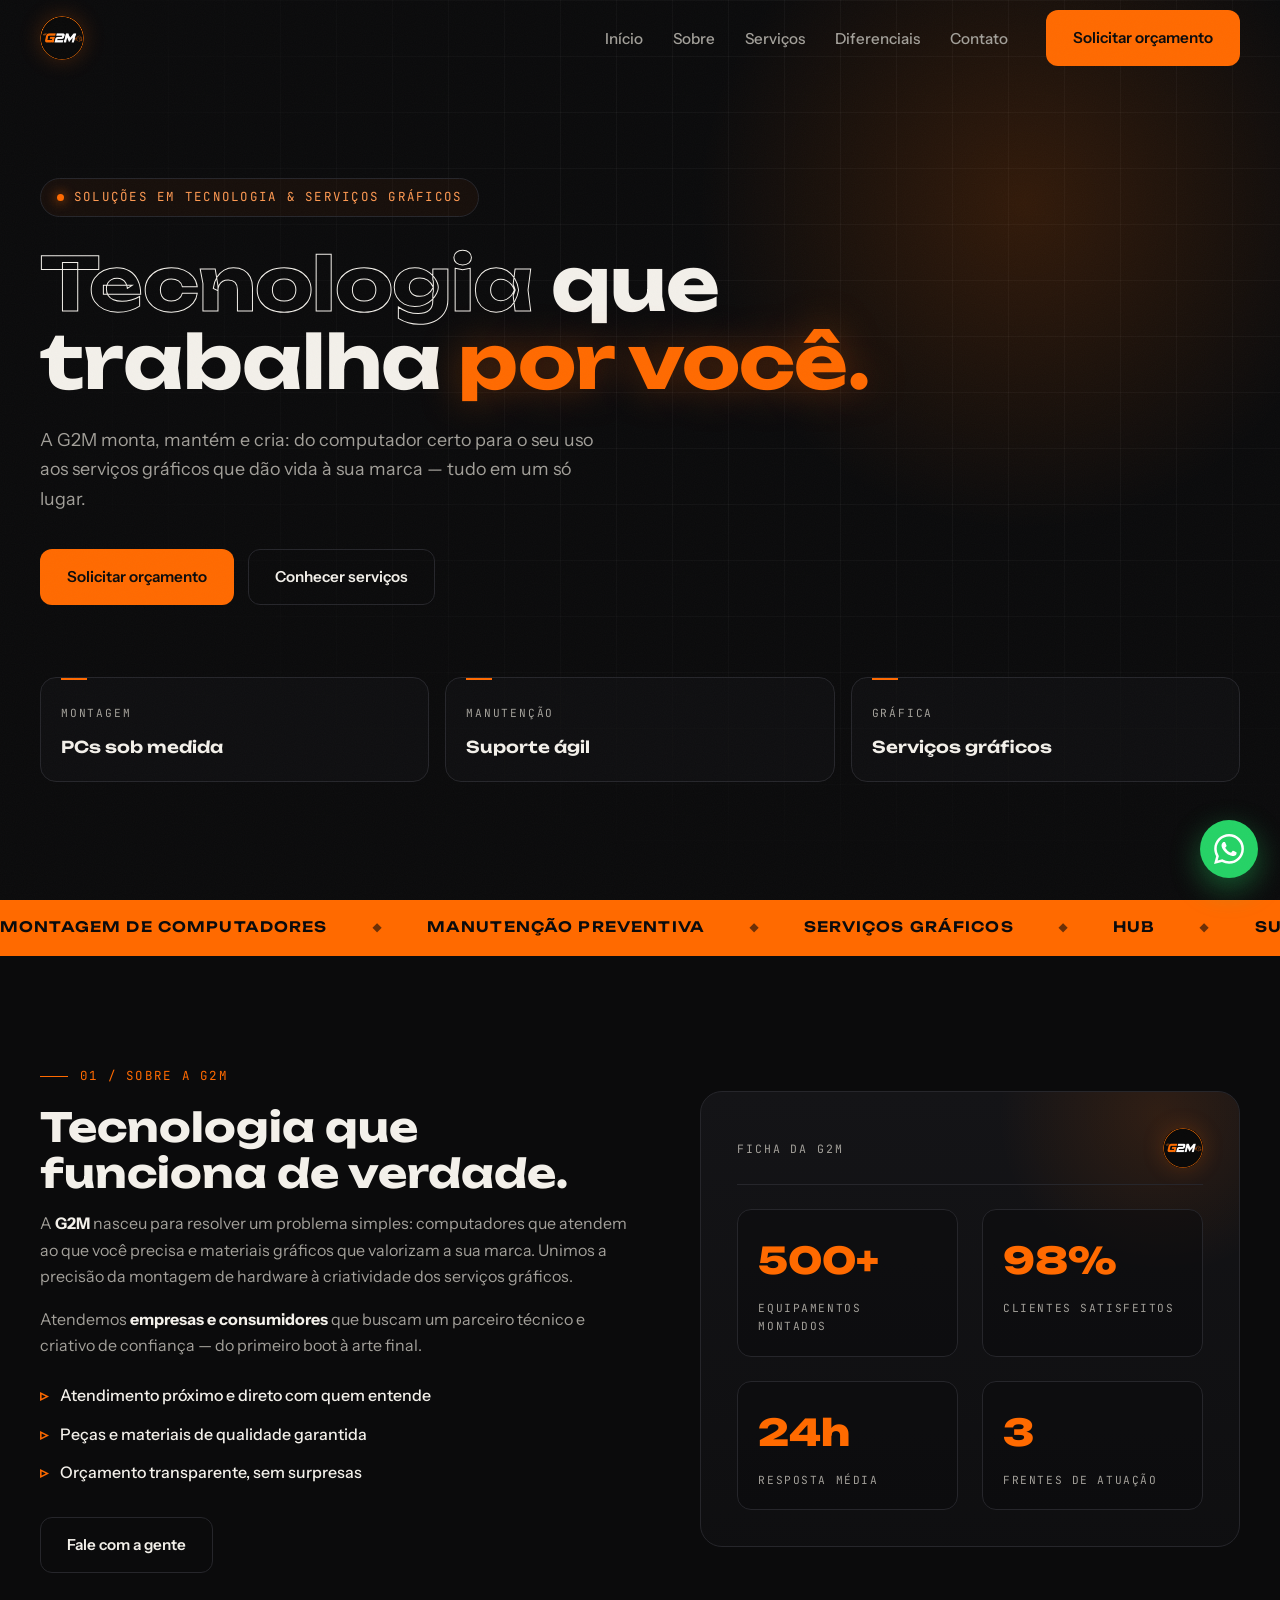
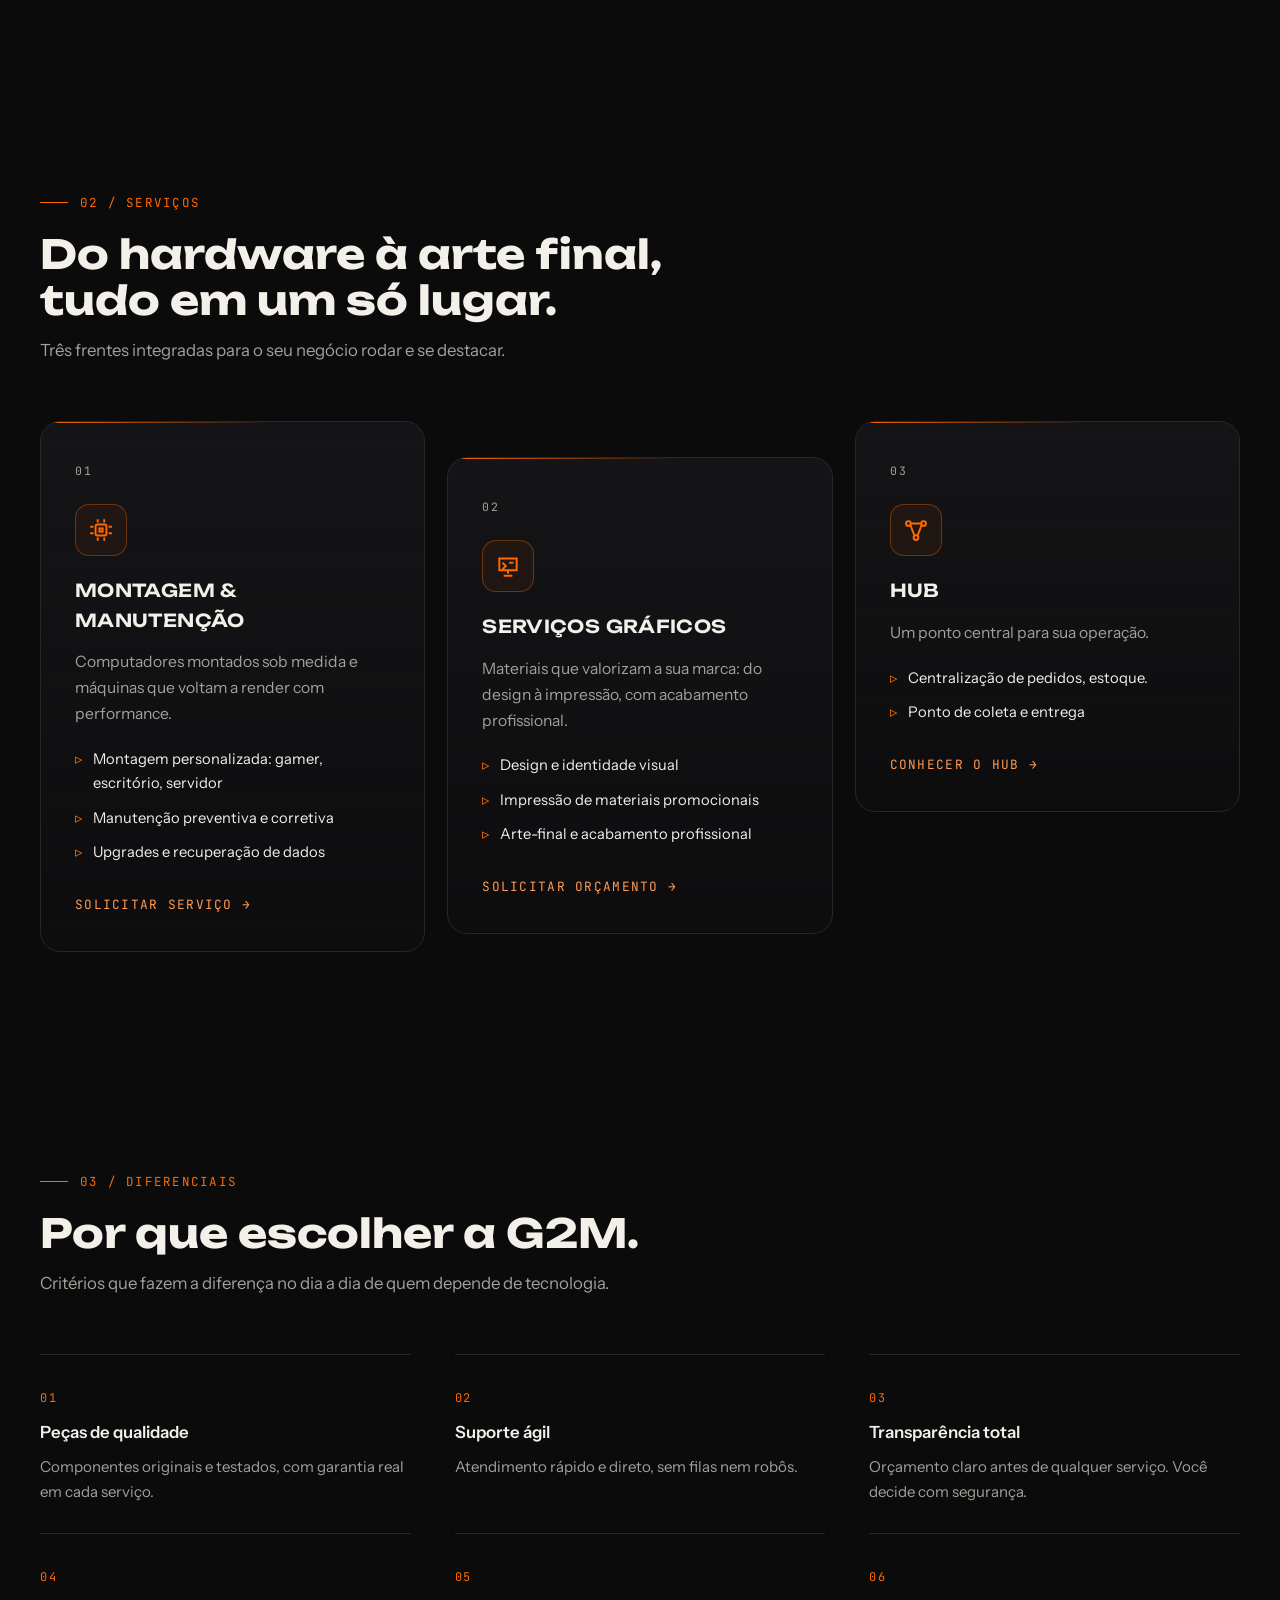
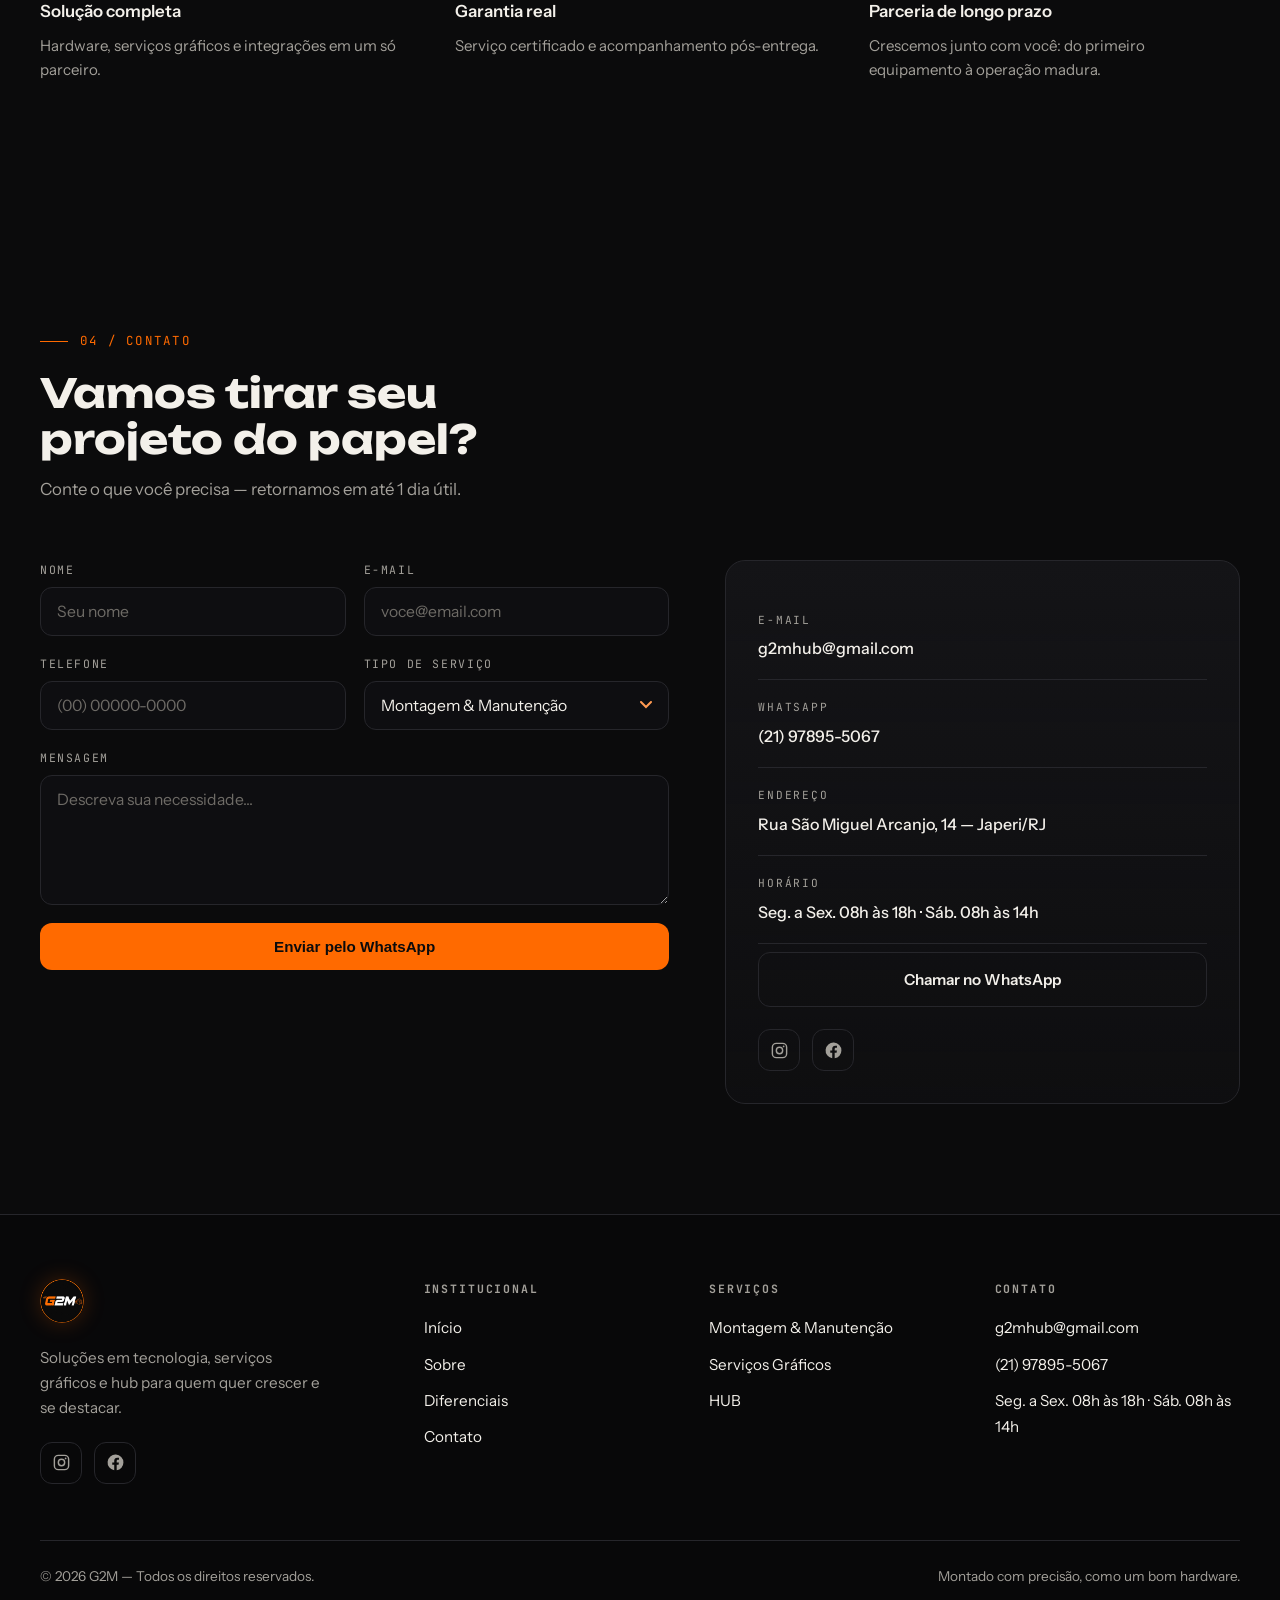
==== commit b91787ee: "Update index.html" ====
--- a/index.html
+++ b/index.html
@@ -6,7 +6,7 @@
 <meta name="theme-color" content="#0B0B0C">
 <title>G2M — Tecnologia, Serviços Gráficos e HUB</title>
 <meta name="description" content="A G2M monta, mantém e conecta: montagem e manutenção de computadores, serviços gráficos e hub.">
-<link rel="icon" type="image/png" href="logo-g2m.png">
+<link rel="icon" type="image/png" href="imagens/logo-g2m.png">
 <link rel="preconnect" href="https://fonts.googleapis.com">
 <link rel="preconnect" href="https://fonts.gstatic.com" crossorigin>
 <link href="https://fonts.googleapis.com/css2?family=Unbounded:wght@400;600;700;800&family=Instrument+Sans:wght@400;500;600&family=JetBrains+Mono:wght@400;500;700&display=swap" rel="stylesheet">
@@ -215,7 +215,7 @@
 <header class="header" id="header">
   <div class="container header-inner">
     <a href="#home" class="logo" aria-label="G2M — página inicial">
-      <img src="logo-g2m.png" alt="G2M" class="logo-img">
+      <img src="imagens/logo-g2m.png" alt="G2M" class="logo-img">
     </a>
     <nav class="nav" aria-label="Navegação principal">
       <ul class="nav-links" id="navLinks">
@@ -286,7 +286,7 @@
           <a class="btn btn-ghost" href="#contato">Fale com a gente</a>
         </div>
         <div class="panel reveal" style="--d:.15s">
-          <div class="panel-top"><span>Ficha da G2M</span><img src="logo-g2m.png" alt="" class="logo-img" aria-hidden="true"></div>
+          <div class="panel-top"><span>Ficha da G2M</span><img src="imagens/logo-g2m.png" alt="" class="logo-img" aria-hidden="true"></div>
           <div class="stats">
             <div class="stat"><span class="stat-num">500+</span><span class="stat-label">equipamentos montados</span></div>
             <div class="stat"><span class="stat-num">98%</span><span class="stat-label">clientes satisfeitos</span></div>
@@ -433,7 +433,7 @@
     <div class="footer-grid">
       <div>
         <a href="#home" class="logo" aria-label="G2M — página inicial">
-          <img src="logo-g2m.png" alt="G2M" class="logo-img">
+          <img src="imagens/logo-g2m.png" alt="G2M" class="logo-img">
         </a>
         <p>Soluções em tecnologia, serviços gráficos e hub para quem quer crescer e se destacar.</p>
         <div class="social-row">
@@ -524,4 +524,4 @@
 document.getElementById('year').textContent = new Date().getFullYear();
 </script>
 </body>
-</html>+</html>
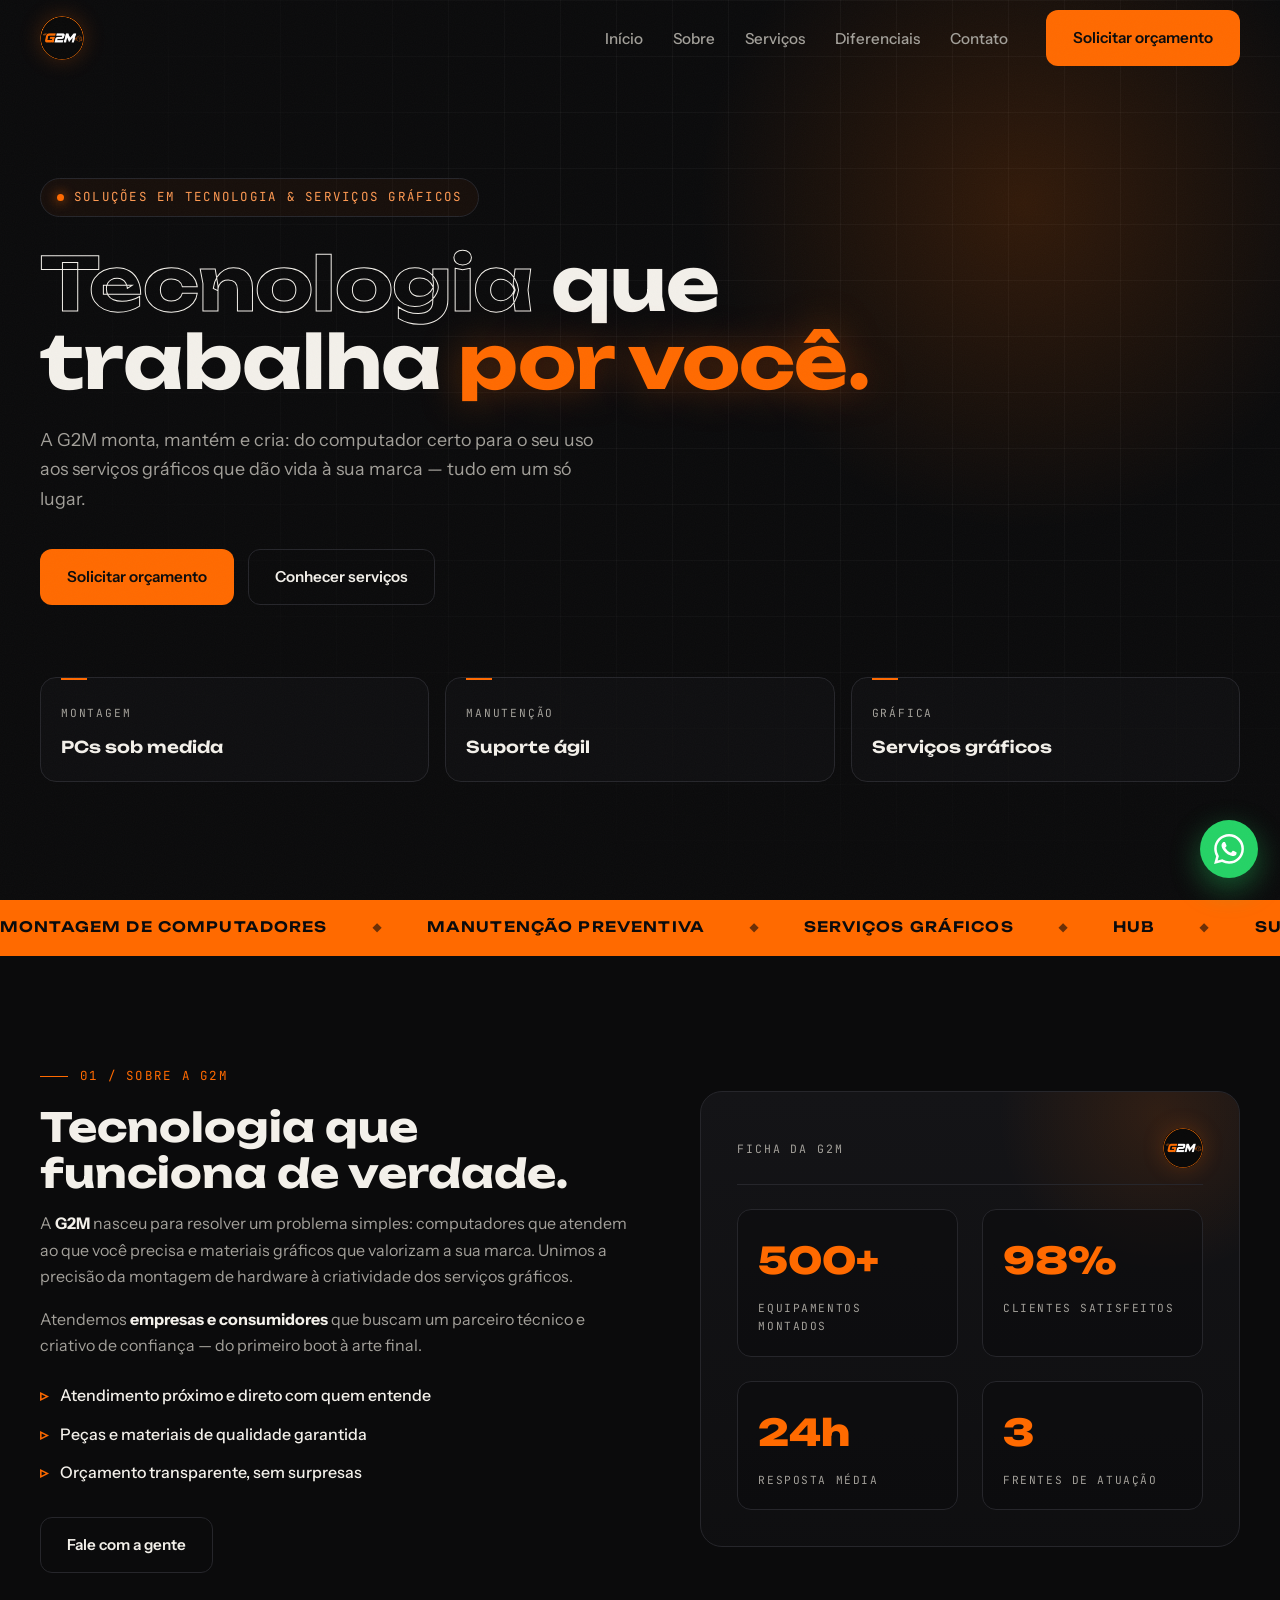
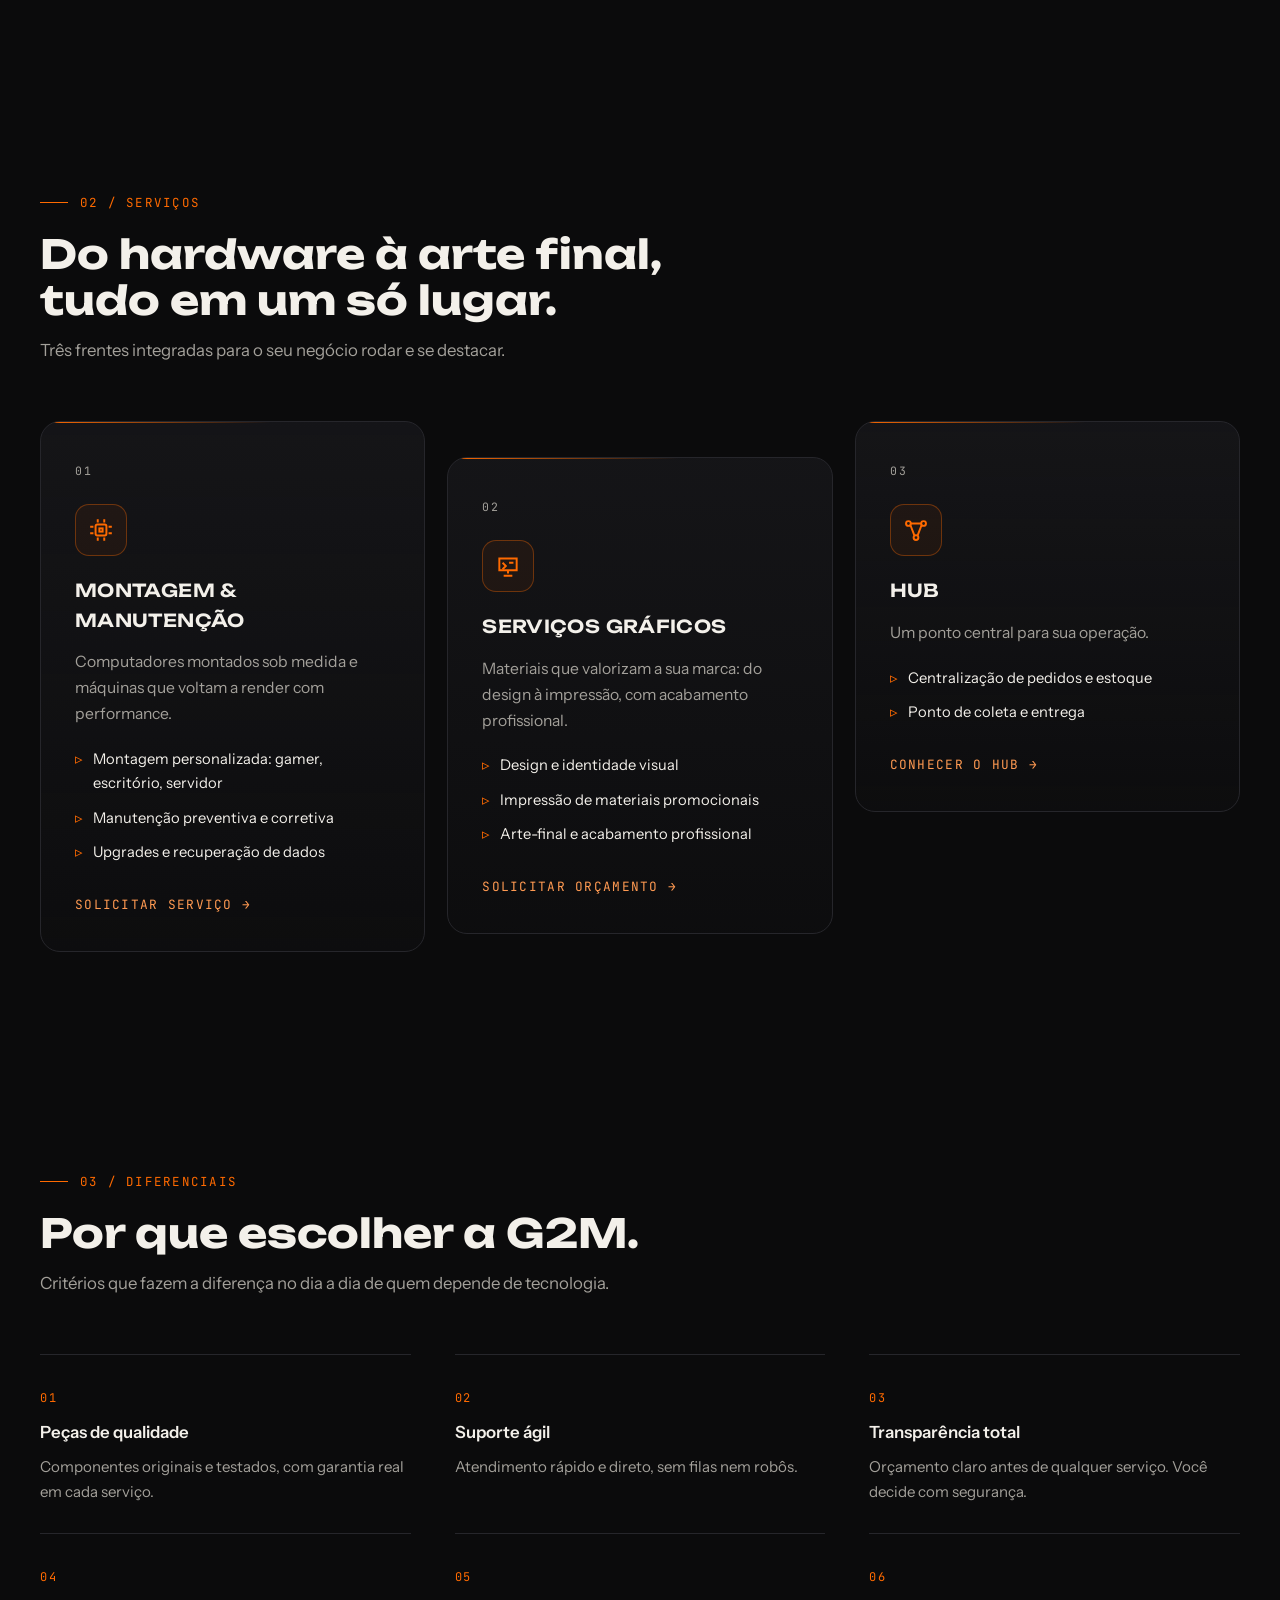
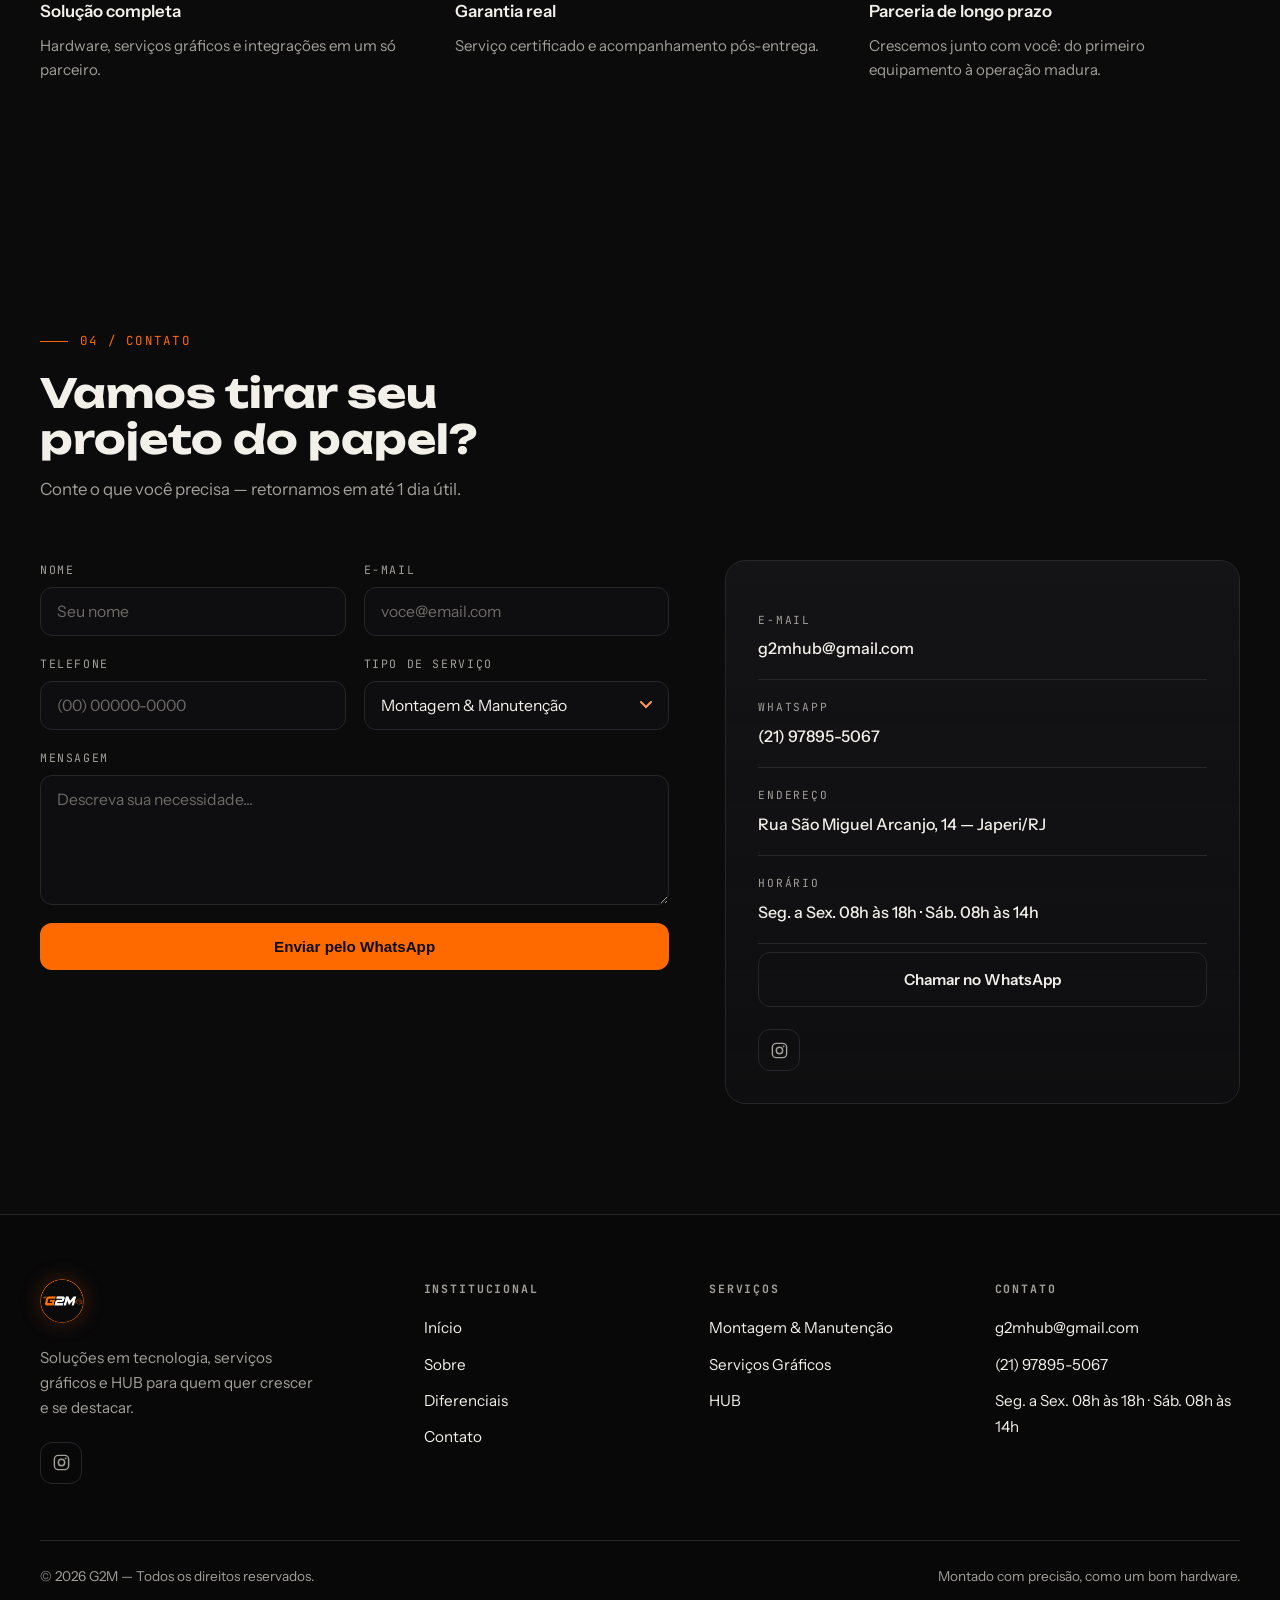
==== commit 57377286: "Add files via upload Código com formatação corrigida e separar do index.html para style.css" ====
--- a/index.html
+++ b/index.html
@@ -1,527 +1,407 @@
 <!DOCTYPE html>
 <html lang="pt-BR">
+
 <head>
-<meta charset="UTF-8">
-<meta name="viewport" content="width=device-width, initial-scale=1.0">
-<meta name="theme-color" content="#0B0B0C">
-<title>G2M — Tecnologia, Serviços Gráficos e HUB</title>
-<meta name="description" content="A G2M monta, mantém e conecta: montagem e manutenção de computadores, serviços gráficos e hub.">
-<link rel="icon" type="image/png" href="imagens/logo-g2m.png">
-<link rel="preconnect" href="https://fonts.googleapis.com">
-<link rel="preconnect" href="https://fonts.gstatic.com" crossorigin>
-<link href="https://fonts.googleapis.com/css2?family=Unbounded:wght@400;600;700;800&family=Instrument+Sans:wght@400;500;600&family=JetBrains+Mono:wght@400;500;700&display=swap" rel="stylesheet">
-<style>
-:root{
-  --bg:#0B0B0C; --surface:#141417; --surface-2:#1B1B1F;
-  --line:#26262B; --ink:#F3F0EA; --ink-dim:#A3A09A;
-  --signal:#FF6A00; --signal-soft:#FF9A52; --signal-ink:#0B0B0C;
-  --wa:#25D366;
-  --radius:16px;
-  --font-display:'Unbounded',sans-serif;
-  --font-body:'Instrument Sans',sans-serif;
-  --font-mono:'JetBrains Mono',monospace;
-  --ease:cubic-bezier(.22,.61,.36,1);
-  --container:min(1200px,calc(100% - 48px));
-}
-*{margin:0;padding:0;box-sizing:border-box}
-html{scroll-behavior:smooth}
-body{background:var(--bg);color:var(--ink);font-family:var(--font-body);line-height:1.65;overflow-x:hidden;-webkit-font-smoothing:antialiased}
-body::after{content:"";position:fixed;inset:0;z-index:2000;pointer-events:none;opacity:.045;background-image:url("data:image/svg+xml,%3Csvg xmlns='http://www.w3.org/2000/svg' width='120' height='120'%3E%3Cfilter id='n'%3E%3CfeTurbulence type='fractalNoise' baseFrequency='0.9' numOctaves='2'/%3E%3C/filter%3E%3Crect width='120' height='120' filter='url(%23n)' opacity='0.6'/%3E%3C/svg%3E")}
-::selection{background:var(--signal);color:var(--signal-ink)}
-a{color:inherit;text-decoration:none}
-img{max-width:100%;display:block}
-ul{list-style:none}
-:focus-visible{outline:2px solid var(--signal);outline-offset:3px;border-radius:4px}
-.container{width:var(--container);margin-inline:auto}
-
-/* Header */
-.header{position:fixed;top:0;left:0;right:0;z-index:100;border-bottom:1px solid transparent;transition:background .35s var(--ease),border-color .35s var(--ease),backdrop-filter .35s}
-.header.scrolled{background:rgba(11,11,12,.82);backdrop-filter:blur(14px);-webkit-backdrop-filter:blur(14px);border-color:var(--line)}
-.header-inner{display:flex;align-items:center;justify-content:space-between;height:76px}
-.logo{display:inline-flex;align-items:center;gap:12px}
-.logo-img{height:44px;width:44px;border-radius:50%;object-fit:contain;background:#000;box-shadow:0 0 22px rgba(255,106,0,.22);transition:transform .3s var(--ease),box-shadow .3s var(--ease)}
-.logo:hover .logo-img{transform:scale(1.05);box-shadow:0 0 30px rgba(255,106,0,.4)}
-.nav-links{display:flex;align-items:center;gap:30px}
-.nav-link{position:relative;font-size:.95rem;font-weight:500;color:var(--ink-dim);transition:color .25s}
-.nav-link::after{content:"";position:absolute;left:0;bottom:-6px;width:0;height:2px;background:var(--signal);transition:width .3s var(--ease)}
-.nav-link:hover{color:var(--ink)}
-.nav-link:hover::after{width:100%}
-.nav-cta{margin-left:8px}
-
-/* Botões */
-.btn{display:inline-flex;align-items:center;justify-content:center;gap:10px;padding:14px 26px;border-radius:12px;font-weight:600;font-size:.95rem;border:1px solid transparent;cursor:pointer;white-space:nowrap;transition:transform .25s var(--ease),box-shadow .25s var(--ease),background .25s,border-color .25s,color .25s}
-.btn-primary{background:var(--signal);color:var(--signal-ink)}
-.btn-primary:hover{transform:translateY(-2px);box-shadow:0 10px 32px rgba(255,106,0,.35)}
-.btn-ghost{border-color:var(--line);color:var(--ink);background:transparent}
-.btn-ghost:hover{border-color:var(--signal);color:var(--signal-soft);transform:translateY(-2px)}
-
-/* Hero */
-.hero{position:relative;min-height:100svh;display:flex;align-items:center;padding:140px 0 80px;overflow:hidden;scroll-margin-top:90px}
-.hero::before{content:"";position:absolute;inset:0;background-image:linear-gradient(rgba(255,255,255,.035) 1px,transparent 1px),linear-gradient(90deg,rgba(255,255,255,.035) 1px,transparent 1px);background-size:56px 56px;-webkit-mask-image:radial-gradient(ellipse at 70% 30%,black 30%,transparent 75%);mask-image:radial-gradient(ellipse at 70% 30%,black 30%,transparent 75%)}
-.hero::after{content:"";position:absolute;top:-20%;right:-10%;width:60vw;height:60vw;background:radial-gradient(circle,rgba(255,106,0,.16),transparent 60%);pointer-events:none}
-.hero-inner{position:relative;z-index:2}
-.badge{display:inline-flex;align-items:center;gap:10px;font-family:var(--font-mono);font-size:.78rem;letter-spacing:.18em;text-transform:uppercase;color:var(--signal-soft);border:1px solid var(--line);padding:8px 16px;border-radius:999px;background:rgba(255,106,0,.05)}
-.badge::before{content:"";width:7px;height:7px;border-radius:50%;background:var(--signal);box-shadow:0 0 12px var(--signal)}
-.hero h1{font-family:var(--font-display);font-weight:700;font-size:clamp(2.1rem,6vw,4.6rem);line-height:1.06;letter-spacing:-.01em;margin:28px 0 24px;text-wrap:balance}
-.h-outline{color:transparent;-webkit-text-stroke:1px var(--ink)}
-.h-accent{color:var(--signal);text-shadow:0 0 40px rgba(255,106,0,.35)}
-.lede{max-width:560px;color:var(--ink-dim);font-size:1.12rem}
-.hero-actions{display:flex;flex-wrap:wrap;gap:14px;margin-top:36px}
-.hero-specs{display:grid;grid-template-columns:repeat(3,1fr);gap:16px;margin-top:72px}
-.spec{position:relative;border:1px solid var(--line);border-radius:var(--radius);padding:20px;background:rgba(20,20,23,.55);transition:border-color .3s,transform .3s var(--ease),box-shadow .3s}
-.spec::before{content:"";position:absolute;top:0;left:20px;width:26px;height:2px;background:var(--signal)}
-.spec:hover{border-color:rgba(255,106,0,.45);transform:translateY(-4px);box-shadow:0 14px 40px rgba(0,0,0,.35)}
-.spec-label{font-family:var(--font-mono);font-size:.7rem;letter-spacing:.16em;text-transform:uppercase;color:var(--ink-dim)}
-.spec-value{display:block;font-family:var(--font-display);font-weight:600;font-size:1.02rem;margin-top:10px}
-
-/* Marquee */
-.marquee{background:var(--signal);overflow:hidden;padding:16px 0}
-.marquee-track{display:flex;width:max-content;animation:marquee 30s linear infinite}
-.marquee:hover .marquee-track{animation-play-state:paused}
-.marquee-group{display:flex;align-items:center;gap:44px;padding-right:44px}
-.marquee-item{display:flex;align-items:center;gap:44px;font-family:var(--font-display);font-weight:600;font-size:.9rem;text-transform:uppercase;letter-spacing:.08em;color:var(--signal-ink);white-space:nowrap}
-.marquee-item::after{content:"◆";font-size:.7rem;opacity:.6}
-@keyframes marquee{to{transform:translateX(-50%)}}
-
-/* Seções */
-.section{padding:110px 0;scroll-margin-top:90px}
-.sec-head{margin-bottom:56px;max-width:640px}
-.sec-label{display:flex;align-items:center;gap:12px;font-family:var(--font-mono);font-size:.78rem;letter-spacing:.18em;text-transform:uppercase;color:var(--signal)}
-.sec-label::before{content:"";width:28px;height:1px;background:var(--signal)}
-.sec-title{font-family:var(--font-display);font-weight:700;font-size:clamp(1.6rem,3.6vw,2.5rem);line-height:1.15;margin:18px 0 14px;text-wrap:balance}
-.sec-desc{color:var(--ink-dim);font-size:1.05rem}
-
-/* Sobre */
-.about-grid{display:grid;grid-template-columns:1.05fr .95fr;gap:64px;align-items:center}
-.about-copy p{margin-bottom:16px;color:var(--ink-dim)}
-.about-copy strong{color:var(--ink)}
-.about-list{margin:24px 0 32px;display:grid;gap:12px}
-.about-list li{display:flex;gap:12px;align-items:baseline;color:var(--ink);font-weight:500}
-.about-list li::before{content:"▹";color:var(--signal);font-weight:700}
-.panel{position:relative;border:1px solid var(--line);border-radius:22px;background:linear-gradient(180deg,var(--surface),rgba(20,20,23,.4));padding:36px;overflow:hidden}
-.panel::before{content:"";position:absolute;top:-30%;right:-20%;width:70%;height:70%;background:radial-gradient(circle,rgba(255,106,0,.12),transparent 65%)}
-.panel-top{display:flex;justify-content:space-between;align-items:center;font-family:var(--font-mono);font-size:.72rem;letter-spacing:.16em;text-transform:uppercase;color:var(--ink-dim);border-bottom:1px solid var(--line);padding-bottom:16px;margin-bottom:24px;position:relative;z-index:1}
-.panel-top .logo-img{height:40px;width:40px}
-.stats{display:grid;grid-template-columns:1fr 1fr;gap:24px;position:relative;z-index:1}
-.stat{border:1px solid var(--line);border-radius:14px;padding:20px;background:rgba(11,11,12,.5)}
-.stat-num{font-family:var(--font-display);font-weight:800;font-size:clamp(1.7rem,3vw,2.3rem);color:var(--signal)}
-.stat-label{display:block;font-family:var(--font-mono);font-size:.7rem;letter-spacing:.14em;text-transform:uppercase;color:var(--ink-dim);margin-top:8px}
-
-/* Serviços */
-.cards{display:grid;grid-template-columns:repeat(3,1fr);gap:22px;align-items:start}
-@media(min-width:1024px){.cards .card:nth-child(2){margin-top:36px}}
-.card{position:relative;border:1px solid var(--line);border-radius:20px;padding:34px;background:linear-gradient(180deg,rgba(27,27,31,.6),rgba(20,20,23,.2));overflow:hidden;transition:transform .35s var(--ease),border-color .35s,box-shadow .35s}
-.card::before{content:"";position:absolute;top:0;left:0;right:0;height:1px;background:linear-gradient(90deg,var(--signal),transparent 60%)}
-.card:hover{transform:translateY(-6px);border-color:rgba(255,106,0,.4);box-shadow:0 24px 60px rgba(0,0,0,.4)}
-.card-index{font-family:var(--font-mono);font-size:.72rem;letter-spacing:.18em;color:var(--ink-dim)}
-.card-icon{width:52px;height:52px;border:1px solid rgba(255,106,0,.35);border-radius:14px;display:grid;place-items:center;color:var(--signal);margin:22px 0 20px;background:rgba(255,106,0,.06)}
-.card-icon svg{width:26px;height:26px}
-.card h3{font-family:var(--font-display);font-weight:600;font-size:1.12rem;text-transform:uppercase;letter-spacing:.02em;margin-bottom:14px}
-.card p{color:var(--ink-dim);font-size:.98rem;margin-bottom:20px}
-.card ul{display:grid;gap:10px;margin-bottom:26px}
-.card ul li{display:flex;gap:10px;align-items:baseline;font-size:.92rem;color:var(--ink)}
-.card ul li::before{content:"▹";color:var(--signal)}
-.card-link{display:inline-flex;align-items:center;gap:8px;font-family:var(--font-mono);font-size:.8rem;letter-spacing:.1em;text-transform:uppercase;color:var(--signal-soft);transition:gap .25s}
-.card-link:hover{gap:14px}
-
-/* Diferenciais */
-.diff-list{display:grid;grid-template-columns:repeat(3,1fr);gap:0 44px}
-.diff{padding:28px 0;border-top:1px solid var(--line);transition:padding-left .3s var(--ease)}
-.diff:hover{padding-left:14px}
-.diff-num{font-family:var(--font-mono);font-size:.75rem;color:var(--signal);letter-spacing:.14em}
-.diff h3{font-size:1.05rem;margin:10px 0 8px;font-weight:600}
-.diff p{color:var(--ink-dim);font-size:.94rem}
-
-/* Contato */
-.contact-grid{display:grid;grid-template-columns:1.1fr .9fr;gap:56px;align-items:start}
-.form{display:grid;grid-template-columns:1fr 1fr;gap:18px}
-.field{display:grid;gap:8px}
-.field.full{grid-column:1/-1}
-.field label{font-family:var(--font-mono);font-size:.72rem;letter-spacing:.14em;text-transform:uppercase;color:var(--ink-dim)}
-.field input,.field select,.field textarea{width:100%;background:#0E0E11;border:1px solid var(--line);border-radius:12px;padding:14px 16px;color:var(--ink);font-family:var(--font-body);font-size:.98rem;transition:border-color .25s,box-shadow .25s}
-.field input::placeholder,.field textarea::placeholder{color:#6E6B66}
-.field textarea{resize:vertical;min-height:130px}
-.field input:focus,.field select:focus,.field textarea:focus{outline:none;border-color:var(--signal);box-shadow:0 0 0 4px rgba(255,106,0,.12)}
-.field select{appearance:none;-webkit-appearance:none;background-image:url("data:image/svg+xml,%3Csvg xmlns='http://www.w3.org/2000/svg' width='12' height='8'%3E%3Cpath d='M1 1l5 5 5-5' stroke='%23FF9A52' stroke-width='2' fill='none' stroke-linecap='round'/%3E%3C/svg%3E");background-repeat:no-repeat;background-position:right 16px center;cursor:pointer}
-.field select option{background:var(--surface);color:var(--ink)}
-.form-success{grid-column:1/-1;display:none;align-items:center;gap:10px;padding:14px 16px;border:1px solid rgba(255,106,0,.4);border-radius:12px;background:rgba(255,106,0,.07);color:var(--signal-soft);font-size:.95rem}
-.form-success.show{display:flex}
-.info-card{position:sticky;top:100px;border:1px solid var(--line);border-radius:20px;padding:32px;background:linear-gradient(180deg,var(--surface),rgba(20,20,23,.4))}
-.info-item{padding:18px 0;border-bottom:1px solid var(--line)}
-.info-item:last-of-type{border-bottom:none}
-.info-item span{display:block;font-family:var(--font-mono);font-size:.7rem;letter-spacing:.16em;text-transform:uppercase;color:var(--ink-dim);margin-bottom:6px}
-.info-item a,.info-item p{color:var(--ink);font-weight:500}
-.info-item a:hover{color:var(--signal-soft)}
-.info-cta{margin-top:8px}
-.social-row{display:flex;gap:12px;margin-top:22px}
-.social{width:42px;height:42px;border:1px solid var(--line);border-radius:12px;display:grid;place-items:center;color:var(--ink-dim);transition:color .25s,border-color .25s,transform .25s var(--ease),box-shadow .25s}
-.social svg{width:19px;height:19px}
-.social:hover{color:var(--signal);border-color:var(--signal);transform:translateY(-3px);box-shadow:0 8px 24px rgba(255,106,0,.18)}
-
-/* WhatsApp flutuante */
-.whatsapp-float{position:fixed;right:22px;bottom:22px;z-index:1500;width:58px;height:58px;border-radius:50%;background:var(--wa);color:#fff;display:grid;place-items:center;box-shadow:0 10px 30px rgba(37,211,102,.4);transition:transform .3s var(--ease),box-shadow .3s var(--ease)}
-.whatsapp-float svg{width:30px;height:30px}
-.whatsapp-float:hover{transform:scale(1.1) translateY(-3px);box-shadow:0 16px 40px rgba(37,211,102,.5)}
-
-/* Footer */
-.footer{border-top:1px solid var(--line);padding:64px 0 32px;background:#080809}
-.footer-grid{display:grid;grid-template-columns:1.4fr 1fr 1fr 1fr;gap:40px;margin-bottom:56px}
-.footer p{color:var(--ink-dim);font-size:.95rem;margin-top:14px;max-width:280px}
-.footer h4{font-family:var(--font-mono);font-size:.72rem;letter-spacing:.16em;text-transform:uppercase;color:var(--ink-dim);margin-bottom:16px}
-.footer ul{display:grid;gap:10px}
-.footer ul a{color:var(--ink);font-size:.95rem;transition:color .2s}
-.footer ul a:hover{color:var(--signal-soft)}
-.footer-bottom{border-top:1px solid var(--line);padding-top:24px;display:flex;justify-content:space-between;gap:16px;flex-wrap:wrap;color:var(--ink-dim);font-size:.85rem}
-
-/* Reveal */
-.reveal{opacity:0;transform:translateY(26px);transition:opacity .75s var(--ease),transform .75s var(--ease);transition-delay:var(--d,0s)}
-.reveal.in{opacity:1;transform:none}
-
-/* Menu mobile */
-.menu-btn{display:none;background:none;border:0;cursor:pointer;width:44px;height:44px;position:relative;z-index:120}
-.menu-btn span{display:block;width:24px;height:2px;background:var(--ink);margin:5px auto;transition:transform .3s var(--ease),opacity .3s}
-body.nav-open .menu-btn span:nth-child(1){transform:translateY(7px) rotate(45deg)}
-body.nav-open .menu-btn span:nth-child(2){opacity:0}
-body.nav-open .menu-btn span:nth-child(3){transform:translateY(-7px) rotate(-45deg)}
-
-@media(max-width:960px){
-  .menu-btn{display:block}
-  .nav-links{position:fixed;inset:0;background:rgba(11,11,12,.97);backdrop-filter:blur(18px);-webkit-backdrop-filter:blur(18px);flex-direction:column;justify-content:center;gap:34px;opacity:0;pointer-events:none;transition:opacity .35s var(--ease);z-index:110}
-  body.nav-open .nav-links{opacity:1;pointer-events:auto}
-  .nav-link{font-size:1.5rem;font-family:var(--font-display)}
-  .nav-cta{margin-left:0}
-  .about-grid,.contact-grid{grid-template-columns:1fr;gap:44px}
-  .cards{grid-template-columns:1fr}
-  .cards .card:nth-child(2){margin-top:0}
-  .diff-list{grid-template-columns:1fr}
-  .hero-specs{grid-template-columns:1fr}
-  .info-card{position:static}
-  .footer-grid{grid-template-columns:1fr 1fr}
-}
-@media(max-width:560px){
-  .container{width:min(100% - 32px,1200px)}
-  .form{grid-template-columns:1fr}
-  .section{padding:80px 0}
-  .footer-grid{grid-template-columns:1fr}
-}
-@media(prefers-reduced-motion:reduce){
-  *,*::before,*::after{animation-duration:.01ms!important;animation-iteration-count:1!important;transition-duration:.01ms!important;scroll-behavior:auto!important}
-  .reveal{opacity:1;transform:none}
-}
-</style>
+  <meta charset="UTF-8">
+  <meta name="viewport" content="width=device-width, initial-scale=1.0">
+  <meta name="theme-color" content="#0B0B0C">
+  <title>G2M — Tecnologia, Serviços Gráficos e HUB</title>
+  <meta name="description"
+    content="A G2M monta, mantém e cria: montagem e manutenção de computadores, serviços gráficos e hub.">
+  <link rel="icon" type="image/png" href="imagens/logo-g2m.png">
+  <link rel="preconnect" href="https://fonts.googleapis.com">
+  <link rel="preconnect" href="https://fonts.gstatic.com" crossorigin>
+  <link
+    href="https://fonts.googleapis.com/css2?family=Unbounded:wght@400;600;700;800&family=Instrument+Sans:wght@400;500;600&family=JetBrains+Mono:wght@400;500;700&display=swap"
+    rel="stylesheet">
+  <link rel="stylesheet" href="style.css">
 </head>
+
 <body>
 
-<header class="header" id="header">
-  <div class="container header-inner">
-    <a href="#home" class="logo" aria-label="G2M — página inicial">
-      <img src="imagens/logo-g2m.png" alt="G2M" class="logo-img">
-    </a>
-    <nav class="nav" aria-label="Navegação principal">
-      <ul class="nav-links" id="navLinks">
-        <li><a class="nav-link" href="#home">Início</a></li>
-        <li><a class="nav-link" href="#sobre">Sobre</a></li>
-        <li><a class="nav-link" href="#servicos">Serviços</a></li>
-        <li><a class="nav-link" href="#diferenciais">Diferenciais</a></li>
-        <li><a class="nav-link" href="#contato">Contato</a></li>
-        <li><a class="btn btn-primary nav-cta" href="#contato">Solicitar orçamento</a></li>
-      </ul>
-    </nav>
-    <button class="menu-btn" id="menuBtn" aria-label="Abrir menu" aria-expanded="false" aria-controls="navLinks">
-      <span></span><span></span><span></span>
-    </button>
-  </div>
-</header>
-
-<main>
-  <section class="hero" id="home">
-    <div class="container hero-inner">
-      <span class="badge">Soluções em tecnologia & serviços gráficos</span>
-      <h1><span class="h-outline">Tecnologia</span> que trabalha <span class="h-accent">por você.</span></h1>
-      <p class="lede">A G2M monta, mantém e cria: do computador certo para o seu uso aos serviços gráficos que dão vida à sua marca — tudo em um só lugar.</p>
-      <div class="hero-actions">
-        <a class="btn btn-primary" href="#contato">Solicitar orçamento</a>
-        <a class="btn btn-ghost" href="#servicos">Conhecer serviços</a>
-      </div>
-      <div class="hero-specs">
-        <div class="spec"><span class="spec-label">Montagem</span><span class="spec-value">PCs sob medida</span></div>
-        <div class="spec"><span class="spec-label">Manutenção</span><span class="spec-value">Suporte ágil</span></div>
-        <div class="spec"><span class="spec-label">Gráfica</span><span class="spec-value">Serviços gráficos</span></div>
-      </div>
+  <header class="header" id="header">
+    <div class="container header-inner">
+      <a href="#home" class="logo" aria-label="G2M — página inicial">
+        <img src="imagens/logo-g2m.png" alt="G2M" class="logo-img">
+      </a>
+      <nav class="nav" aria-label="Navegação principal">
+        <ul class="nav-links" id="navLinks">
+          <li><a class="nav-link" href="#home">Início</a></li>
+          <li><a class="nav-link" href="#sobre">Sobre</a></li>
+          <li><a class="nav-link" href="#servicos">Serviços</a></li>
+          <li><a class="nav-link" href="#diferenciais">Diferenciais</a></li>
+          <li><a class="nav-link" href="#contato">Contato</a></li>
+          <li><a class="btn btn-primary nav-cta" href="#contato">Solicitar orçamento</a></li>
+        </ul>
+      </nav>
+      <button class="menu-btn" id="menuBtn" aria-label="Abrir menu" aria-expanded="false" aria-controls="navLinks">
+        <span></span><span></span><span></span>
+      </button>
     </div>
-  </section>
-
-  <div class="marquee" aria-hidden="true">
-    <div class="marquee-track">
-      <div class="marquee-group">
-        <span class="marquee-item">Montagem de computadores</span>
-        <span class="marquee-item">Manutenção preventiva</span>
-        <span class="marquee-item">Serviços gráficos</span>
-        <span class="marquee-item">Hub</span>
-        <span class="marquee-item">Suporte técnico</span>
-      </div>
-      <div class="marquee-group">
-        <span class="marquee-item">Montagem de computadores</span>
-        <span class="marquee-item">Manutenção preventiva</span>
-        <span class="marquee-item">Serviços gráficos</span>
-        <span class="marquee-item">Hub</span>
-        <span class="marquee-item">Suporte técnico</span>
+  </header>
+
+  <main>
+    <section class="hero" id="home">
+      <div class="container hero-inner">
+        <span class="badge">Soluções em tecnologia & serviços gráficos</span>
+        <h1><span class="h-outline">Tecnologia</span> que trabalha <span class="h-accent">por você.</span></h1>
+        <p class="lede">A G2M monta, mantém e cria: do computador certo para o seu uso aos serviços gráficos que dão
+          vida à sua marca — tudo em um só lugar.</p>
+        <div class="hero-actions">
+          <a class="btn btn-primary" href="#contato">Solicitar orçamento</a>
+          <a class="btn btn-ghost" href="#servicos">Conhecer serviços</a>
+        </div>
+        <div class="hero-specs">
+          <div class="spec"><span class="spec-label">Montagem</span><span class="spec-value">PCs sob medida</span></div>
+          <div class="spec"><span class="spec-label">Manutenção</span><span class="spec-value">Suporte ágil</span></div>
+          <div class="spec"><span class="spec-label">Gráfica</span><span class="spec-value">Serviços gráficos</span>
+          </div>
+        </div>
+      </div>
+    </section>
+
+    <div class="marquee" aria-hidden="true">
+      <div class="marquee-track">
+        <div class="marquee-group">
+          <span class="marquee-item">Montagem de computadores</span>
+          <span class="marquee-item">Manutenção preventiva</span>
+          <span class="marquee-item">Serviços gráficos</span>
+          <span class="marquee-item">HUB</span>
+          <span class="marquee-item">Suporte técnico</span>
+        </div>
+        <div class="marquee-group">
+          <span class="marquee-item">Montagem de computadores</span>
+          <span class="marquee-item">Manutenção preventiva</span>
+          <span class="marquee-item">Serviços gráficos</span>
+          <span class="marquee-item">HUB</span>
+          <span class="marquee-item">Suporte técnico</span>
+        </div>
       </div>
     </div>
-  </div>
-
-  <section class="section" id="sobre">
+
+    <section class="section" id="sobre">
+      <div class="container">
+        <div class="about-grid">
+          <div class="about-copy reveal">
+            <span class="sec-label">01 / Sobre a G2M</span>
+            <h2 class="sec-title">Tecnologia que funciona de verdade.</h2>
+            <p>A <strong>G2M</strong> nasceu para resolver um problema simples: computadores que atendem ao que você
+              precisa e materiais gráficos que valorizam a sua marca. Unimos a precisão da montagem de hardware à
+              criatividade dos serviços gráficos.</p>
+            <p>Atendemos <strong>empresas e consumidores</strong> que buscam um parceiro técnico e criativo de confiança
+              — do primeiro boot à arte final.</p>
+            <ul class="about-list">
+              <li>Atendimento próximo e direto com quem entende</li>
+              <li>Peças e materiais de qualidade garantida</li>
+              <li>Orçamento transparente, sem surpresas</li>
+            </ul>
+            <a class="btn btn-ghost" href="#contato">Fale com a gente</a>
+          </div>
+          <div class="panel reveal" style="--d:.15s">
+            <div class="panel-top"><span>Ficha da G2M</span><img src="imagens/logo-g2m.png" alt="" class="logo-img">
+            </div>
+            <div class="stats">
+              <div class="stat"><span class="stat-num">500+</span><span class="stat-label">equipamentos montados</span>
+              </div>
+              <div class="stat"><span class="stat-num">98%</span><span class="stat-label">clientes satisfeitos</span>
+              </div>
+              <div class="stat"><span class="stat-num">24h</span><span class="stat-label">resposta média</span></div>
+              <div class="stat"><span class="stat-num">3</span><span class="stat-label">frentes de atuação</span></div>
+            </div>
+          </div>
+        </div>
+      </div>
+    </section>
+
+    <section class="section" id="servicos">
+      <div class="container">
+        <div class="sec-head reveal">
+          <span class="sec-label">02 / Serviços</span>
+          <h2 class="sec-title">Do hardware à arte final, tudo em um só lugar.</h2>
+          <p class="sec-desc">Três frentes integradas para o seu negócio rodar e se destacar.</p>
+        </div>
+        <div class="cards">
+          <article class="card reveal">
+            <span class="card-index">01</span>
+            <div class="card-icon" aria-hidden="true">
+              <svg viewBox="0 0 24 24" fill="none" stroke="currentColor" stroke-width="1.8">
+                <rect x="7" y="7" width="10" height="10" rx="1.5" />
+                <rect x="10.5" y="10.5" width="3" height="3" />
+                <path d="M9 2v3M15 2v3M9 19v3M15 19v3M2 9h3M2 15h3M19 9h3M19 15h3" />
+              </svg>
+            </div>
+            <h3>Montagem & Manutenção</h3>
+            <p>Computadores montados sob medida e máquinas que voltam a render com performance.</p>
+            <ul>
+              <li>Montagem personalizada: gamer, escritório, servidor</li>
+              <li>Manutenção preventiva e corretiva</li>
+              <li>Upgrades e recuperação de dados</li>
+            </ul>
+            <a class="card-link" href="#contato">Solicitar serviço →</a>
+          </article>
+          <article class="card reveal" style="--d:.12s">
+            <span class="card-index">02</span>
+            <div class="card-icon" aria-hidden="true">
+              <svg viewBox="0 0 24 24" fill="none" stroke="currentColor" stroke-width="1.8">
+                <path d="M4 5h16v11H4z" />
+                <path d="M12 16v3M8 21h8" />
+                <path d="M7 9l3 3-3 3M13 9h4" />
+              </svg>
+            </div>
+            <h3>Serviços Gráficos</h3>
+            <p>Materiais que valorizam a sua marca: do design à impressão, com acabamento profissional.</p>
+            <ul>
+              <li>Design e identidade visual</li>
+              <li>Impressão de materiais promocionais</li>
+              <li>Arte-final e acabamento profissional</li>
+            </ul>
+            <a class="card-link" href="#contato">Solicitar orçamento →</a>
+          </article>
+          <article class="card reveal" style="--d:.24s">
+            <span class="card-index">03</span>
+            <div class="card-icon" aria-hidden="true">
+              <svg viewBox="0 0 24 24" fill="none" stroke="currentColor" stroke-width="1.8">
+                <circle cx="5" cy="6" r="2.2" />
+                <circle cx="19" cy="6" r="2.2" />
+                <circle cx="12" cy="19" r="2.2" />
+                <path d="M6.8 7.4l3.6 9.4M17.2 7.4l-3.6 9.4M7.2 6h9.6" />
+              </svg>
+            </div>
+            <h3>HUB</h3>
+            <p>Um ponto central para sua operação.</p>
+            <ul>
+              <li>Centralização de pedidos e estoque</li>
+              <li>Ponto de coleta e entrega</li>
+            </ul>
+            <a class="card-link" href="#contato">Conhecer o HUB →</a>
+          </article>
+        </div>
+      </div>
+    </section>
+
+    <section class="section" id="diferenciais">
+      <div class="container">
+        <div class="sec-head reveal">
+          <span class="sec-label">03 / Diferenciais</span>
+          <h2 class="sec-title">Por que escolher a G2M.</h2>
+          <p class="sec-desc">Critérios que fazem a diferença no dia a dia de quem depende de tecnologia.</p>
+        </div>
+        <div class="diff-list">
+          <div class="diff reveal"><span class="diff-num">01</span>
+            <h3>Peças de qualidade</h3>
+            <p>Componentes originais e testados, com garantia real em cada serviço.</p>
+          </div>
+          <div class="diff reveal" style="--d:.06s"><span class="diff-num">02</span>
+            <h3>Suporte ágil</h3>
+            <p>Atendimento rápido e direto, sem filas nem robôs.</p>
+          </div>
+          <div class="diff reveal" style="--d:.12s"><span class="diff-num">03</span>
+            <h3>Transparência total</h3>
+            <p>Orçamento claro antes de qualquer serviço. Você decide com segurança.</p>
+          </div>
+          <div class="diff reveal" style="--d:.18s"><span class="diff-num">04</span>
+            <h3>Solução completa</h3>
+            <p>Hardware, serviços gráficos e integrações em um só parceiro.</p>
+          </div>
+          <div class="diff reveal" style="--d:.24s"><span class="diff-num">05</span>
+            <h3>Garantia real</h3>
+            <p>Serviço certificado e acompanhamento pós-entrega.</p>
+          </div>
+          <div class="diff reveal" style="--d:.30s"><span class="diff-num">06</span>
+            <h3>Parceria de longo prazo</h3>
+            <p>Crescemos junto com você: do primeiro equipamento à operação madura.</p>
+          </div>
+        </div>
+      </div>
+    </section>
+
+    <section class="section" id="contato">
+      <div class="container">
+        <div class="sec-head reveal">
+          <span class="sec-label">04 / Contato</span>
+          <h2 class="sec-title">Vamos tirar seu projeto do papel?</h2>
+          <p class="sec-desc">Conte o que você precisa — retornamos em até 1 dia útil.</p>
+        </div>
+        <div class="contact-grid">
+          <form class="form reveal" id="contactForm" novalidate>
+            <div class="field">
+              <label for="nome">Nome</label>
+              <input id="nome" name="nome" type="text" placeholder="Seu nome" required>
+            </div>
+            <div class="field">
+              <label for="email">E-mail</label>
+              <input id="email" name="email" type="email" placeholder="voce@email.com" required>
+            </div>
+            <div class="field">
+              <label for="telefone">Telefone</label>
+              <input id="telefone" name="telefone" type="tel" placeholder="(00) 00000-0000">
+            </div>
+            <div class="field">
+              <label for="servico">Tipo de serviço</label>
+              <select id="servico" name="servico">
+                <option>Montagem & Manutenção</option>
+                <option>Serviços Gráficos</option>
+                <option>HUB</option>
+                <option>Outro</option>
+              </select>
+            </div>
+            <div class="field full">
+              <label for="mensagem">Mensagem</label>
+              <textarea id="mensagem" name="mensagem" placeholder="Descreva sua necessidade..." required></textarea>
+            </div>
+            <div class="form-success" id="formSuccess" role="status">✅ Mensagem preparada! Você será direcionado ao
+              nosso WhatsApp.</div>
+            <div class="field full">
+              <button class="btn btn-primary" type="submit" style="width:100%">Enviar pelo WhatsApp</button>
+            </div>
+          </form>
+          <aside class="info-card reveal" style="--d:.15s">
+            <div class="info-item"><span>E-mail</span><a href="mailto:g2mhub@gmail.com">g2mhub@gmail.com</a></div>
+            <div class="info-item"><span>WhatsApp</span><a href="https://wa.me/5521978955067" target="_blank"
+                rel="noopener">(21) 97895-5067</a></div>
+            <div class="info-item"><span>Endereço</span>
+              <p>Rua São Miguel Arcanjo, 14 — Japeri/RJ</p>
+            </div>
+            <div class="info-item"><span>Horário</span>
+              <p>Seg. a Sex. 08h às 18h · Sáb. 08h às 14h</p>
+            </div>
+            <a class="btn btn-ghost info-cta" href="https://wa.me/5521978955067" target="_blank" rel="noopener"
+              style="width:100%">Chamar no WhatsApp</a>
+            <div class="social-row">
+              <a class="social" href="https://instagram.com/g2mhub" target="_blank" rel="noopener"
+                aria-label="Instagram da G2M" title="Instagram">
+                <svg viewBox="0 0 24 24" fill="none" stroke="currentColor" stroke-width="1.8">
+                  <rect x="3" y="3" width="18" height="18" rx="5" />
+                  <circle cx="12" cy="12" r="4" />
+                  <circle cx="17.2" cy="6.8" r="1.1" fill="currentColor" stroke="none" />
+                </svg>
+              </a>
+            </div>
+          </aside>
+        </div>
+      </div>
+    </section>
+  </main>
+
+  <footer class="footer">
     <div class="container">
-      <div class="about-grid">
-        <div class="about-copy reveal">
-          <span class="sec-label">01 / Sobre a G2M</span>
-          <h2 class="sec-title">Tecnologia que funciona de verdade.</h2>
-          <p>A <strong>G2M</strong> nasceu para resolver um problema simples: computadores que atendem ao que você precisa e materiais gráficos que valorizam a sua marca. Unimos a precisão da montagem de hardware à criatividade dos serviços gráficos.</p>
-          <p>Atendemos <strong>empresas e consumidores</strong> que buscam um parceiro técnico e criativo de confiança — do primeiro boot à arte final.</p>
-          <ul class="about-list">
-            <li>Atendimento próximo e direto com quem entende</li>
-            <li>Peças e materiais de qualidade garantida</li>
-            <li>Orçamento transparente, sem surpresas</li>
+      <div class="footer-grid">
+        <div>
+          <a href="#home" class="logo" aria-label="G2M — página inicial">
+            <img src="imagens/logo-g2m.png" alt="G2M" class="logo-img">
+          </a>
+          <p>Soluções em tecnologia, serviços gráficos e HUB para quem quer crescer e se destacar.</p>
+          <div class="social-row">
+            <a class="social" href="https://instagram.com/g2mhub" target="_blank" rel="noopener"
+              aria-label="Instagram da G2M" title="Instagram">
+              <svg viewBox="0 0 24 24" fill="none" stroke="currentColor" stroke-width="1.8">
+                <rect x="3" y="3" width="18" height="18" rx="5" />
+                <circle cx="12" cy="12" r="4" />
+                <circle cx="17.2" cy="6.8" r="1.1" fill="currentColor" stroke="none" />
+              </svg>
+            </a>
+          </div>
+        </div>
+        <div>
+          <h4>Institucional</h4>
+          <ul>
+            <li><a href="#home">Início</a></li>
+            <li><a href="#sobre">Sobre</a></li>
+            <li><a href="#diferenciais">Diferenciais</a></li>
+            <li><a href="#contato">Contato</a></li>
           </ul>
-          <a class="btn btn-ghost" href="#contato">Fale com a gente</a>
-        </div>
-        <div class="panel reveal" style="--d:.15s">
-          <div class="panel-top"><span>Ficha da G2M</span><img src="imagens/logo-g2m.png" alt="" class="logo-img" aria-hidden="true"></div>
-          <div class="stats">
-            <div class="stat"><span class="stat-num">500+</span><span class="stat-label">equipamentos montados</span></div>
-            <div class="stat"><span class="stat-num">98%</span><span class="stat-label">clientes satisfeitos</span></div>
-            <div class="stat"><span class="stat-num">24h</span><span class="stat-label">resposta média</span></div>
-            <div class="stat"><span class="stat-num">3</span><span class="stat-label">frentes de atuação</span></div>
-          </div>
-        </div>
+        </div>
+        <div>
+          <h4>Serviços</h4>
+          <ul>
+            <li><a href="#servicos">Montagem & Manutenção</a></li>
+            <li><a href="#servicos">Serviços Gráficos</a></li>
+            <li><a href="#servicos">HUB</a></li>
+          </ul>
+        </div>
+        <div>
+          <h4>Contato</h4>
+          <ul>
+            <li><a href="mailto:g2mhub@gmail.com">g2mhub@gmail.com</a></li>
+            <li><a href="https://wa.me/5521978955067" target="_blank" rel="noopener">(21) 97895-5067</a></li>
+            <li><a href="#contato">Seg. a Sex. 08h às 18h · Sáb. 08h às 14h</a></li>
+          </ul>
+        </div>
+      </div>
+      <div class="footer-bottom">
+        <span>© <span id="year"></span> G2M — Todos os direitos reservados.</span>
+        <span>Montado com precisão, como um bom hardware.</span>
       </div>
     </div>
-  </section>
-
-  <section class="section" id="servicos">
-    <div class="container">
-      <div class="sec-head reveal">
-        <span class="sec-label">02 / Serviços</span>
-        <h2 class="sec-title">Do hardware à arte final, tudo em um só lugar.</h2>
-        <p class="sec-desc">Três frentes integradas para o seu negócio rodar e se destacar.</p>
-      </div>
-      <div class="cards">
-        <article class="card reveal">
-          <span class="card-index">01</span>
-          <div class="card-icon" aria-hidden="true">
-            <svg viewBox="0 0 24 24" fill="none" stroke="currentColor" stroke-width="1.8"><rect x="7" y="7" width="10" height="10" rx="1.5"/><rect x="10.5" y="10.5" width="3" height="3"/><path d="M9 2v3M15 2v3M9 19v3M15 19v3M2 9h3M2 15h3M19 9h3M19 15h3"/></svg>
-          </div>
-          <h3>Montagem & Manutenção</h3>
-          <p>Computadores montados sob medida e máquinas que voltam a render com performance.</p>
-          <ul>
-            <li>Montagem personalizada: gamer, escritório, servidor</li>
-            <li>Manutenção preventiva e corretiva</li>
-            <li>Upgrades e recuperação de dados</li>
-          </ul>
-          <a class="card-link" href="#contato">Solicitar serviço →</a>
-        </article>
-        <article class="card reveal" style="--d:.12s">
-          <span class="card-index">02</span>
-          <div class="card-icon" aria-hidden="true">
-            <svg viewBox="0 0 24 24" fill="none" stroke="currentColor" stroke-width="1.8"><path d="M4 5h16v11H4z"/><path d="M12 16v3M8 21h8"/><path d="M7 9l3 3-3 3M13 9h4"/></svg>
-          </div>
-          <h3>Serviços Gráficos</h3>
-          <p>Materiais que valorizam a sua marca: do design à impressão, com acabamento profissional.</p>
-          <ul>
-            <li>Design e identidade visual</li>
-            <li>Impressão de materiais promocionais</li>
-            <li>Arte-final e acabamento profissional</li>
-          </ul>
-          <a class="card-link" href="#contato">Solicitar orçamento →</a>
-        </article>
-        <article class="card reveal" style="--d:.24s">
-          <span class="card-index">03</span>
-          <div class="card-icon" aria-hidden="true">
-            <svg viewBox="0 0 24 24" fill="none" stroke="currentColor" stroke-width="1.8"><circle cx="5" cy="6" r="2.2"/><circle cx="19" cy="6" r="2.2"/><circle cx="12" cy="19" r="2.2"/><path d="M6.8 7.4l3.6 9.4M17.2 7.4l-3.6 9.4M7.2 6h9.6"/></svg>
-          </div>
-          <h3>HUB</h3>
-          <p>Um ponto central para sua operação.</p>
-          <ul>
-            <li>Centralização de pedidos, estoque.</li>
-            <li>Ponto de coleta e entrega</li>
-          </ul>
-          <a class="card-link" href="#contato">Conhecer o HUB →</a>
-        </article>
-      </div>
-    </div>
-  </section>
-
-  <section class="section" id="diferenciais">
-    <div class="container">
-      <div class="sec-head reveal">
-        <span class="sec-label">03 / Diferenciais</span>
-        <h2 class="sec-title">Por que escolher a G2M.</h2>
-        <p class="sec-desc">Critérios que fazem a diferença no dia a dia de quem depende de tecnologia.</p>
-      </div>
-      <div class="diff-list">
-        <div class="diff reveal"><span class="diff-num">01</span><h3>Peças de qualidade</h3><p>Componentes originais e testados, com garantia real em cada serviço.</p></div>
-        <div class="diff reveal" style="--d:.06s"><span class="diff-num">02</span><h3>Suporte ágil</h3><p>Atendimento rápido e direto, sem filas nem robôs.</p></div>
-        <div class="diff reveal" style="--d:.12s"><span class="diff-num">03</span><h3>Transparência total</h3><p>Orçamento claro antes de qualquer serviço. Você decide com segurança.</p></div>
-        <div class="diff reveal" style="--d:.18s"><span class="diff-num">04</span><h3>Solução completa</h3><p>Hardware, serviços gráficos e integrações em um só parceiro.</p></div>
-        <div class="diff reveal" style="--d:.24s"><span class="diff-num">05</span><h3>Garantia real</h3><p>Serviço certificado e acompanhamento pós-entrega.</p></div>
-        <div class="diff reveal" style="--d:.30s"><span class="diff-num">06</span><h3>Parceria de longo prazo</h3><p>Crescemos junto com você: do primeiro equipamento à operação madura.</p></div>
-      </div>
-    </div>
-  </section>
-
-  <section class="section" id="contato">
-    <div class="container">
-      <div class="sec-head reveal">
-        <span class="sec-label">04 / Contato</span>
-        <h2 class="sec-title">Vamos tirar seu projeto do papel?</h2>
-        <p class="sec-desc">Conte o que você precisa — retornamos em até 1 dia útil.</p>
-      </div>
-      <div class="contact-grid">
-        <form class="form reveal" id="contactForm" novalidate>
-          <div class="field">
-            <label for="nome">Nome</label>
-            <input id="nome" name="nome" type="text" placeholder="Seu nome" required>
-          </div>
-          <div class="field">
-            <label for="email">E-mail</label>
-            <input id="email" name="email" type="email" placeholder="voce@email.com" required>
-          </div>
-          <div class="field">
-            <label for="telefone">Telefone</label>
-            <input id="telefone" name="telefone" type="tel" placeholder="(00) 00000-0000">
-          </div>
-          <div class="field">
-            <label for="servico">Tipo de serviço</label>
-            <select id="servico" name="servico">
-              <option>Montagem & Manutenção</option>
-              <option>Serviços Gráficos</option>
-              <option>HUB</option>
-              <option>Outro</option>
-            </select>
-          </div>
-          <div class="field full">
-            <label for="mensagem">Mensagem</label>
-            <textarea id="mensagem" name="mensagem" placeholder="Descreva sua necessidade..." required></textarea>
-          </div>
-          <div class="form-success" id="formSuccess" role="status">✅ Mensagem preparada! Você será direcionado ao nosso WhatsApp.</div>
-          <div class="field full">
-            <button class="btn btn-primary" type="submit" style="width:100%">Enviar pelo WhatsApp</button>
-          </div>
-        </form>
-        <aside class="info-card reveal" style="--d:.15s">
-          <div class="info-item"><span>E-mail</span><a href="mailto:g2mhub@gmail.com">g2mhub@gmail.com</a></div>
-          <div class="info-item"><span>WhatsApp</span><a href="https://wa.me/5521978955067" target="_blank" rel="noopener">(21) 97895-5067</a></div>
-          <div class="info-item"><span>Endereço</span><p>Rua São Miguel Arcanjo, 14 — Japeri/RJ</p></div>
-          <div class="info-item"><span>Horário</span><p>Seg. a Sex. 08h às 18h · Sáb. 08h às 14h</p></div>
-          <a class="btn btn-ghost info-cta" href="https://wa.me/5521978955067" target="_blank" rel="noopener" style="width:100%">Chamar no WhatsApp</a>
-          <div class="social-row">
-            <a class="social" href="https://instagram.com/g2mhub" target="_blank" rel="noopener" aria-label="Instagram da G2M" title="Instagram">
-              <svg viewBox="0 0 24 24" fill="none" stroke="currentColor" stroke-width="1.8"><rect x="3" y="3" width="18" height="18" rx="5"/><circle cx="12" cy="12" r="4"/><circle cx="17.2" cy="6.8" r="1.1" fill="currentColor" stroke="none"/></svg>
-            </a>
-            <a class="social" href="https://instagram.com/g2mhub" target="_blank" rel="noopener" aria-label="Facebook da G2M" title="Facebook">
-              <svg viewBox="0 0 24 24" fill="currentColor"><path d="M22 12a10 10 0 1 0-11.6 9.9v-7H7.9V12h2.5V9.8c0-2.5 1.5-3.9 3.8-3.9 1.1 0 2.2.2 2.2.2v2.5h-1.3c-1.2 0-1.6.8-1.6 1.6V12h2.8l-.4 2.9h-2.4v7A10 10 0 0 0 22 12z"/></svg>
-            </a>
-          </div>
-        </aside>
-      </div>
-    </div>
-  </section>
-</main>
-
-<footer class="footer">
-  <div class="container">
-    <div class="footer-grid">
-      <div>
-        <a href="#home" class="logo" aria-label="G2M — página inicial">
-          <img src="imagens/logo-g2m.png" alt="G2M" class="logo-img">
-        </a>
-        <p>Soluções em tecnologia, serviços gráficos e hub para quem quer crescer e se destacar.</p>
-        <div class="social-row">
-          <a class="social" href="https://instagram.com/g2mhub" target="_blank" rel="noopener" aria-label="Instagram da G2M" title="Instagram">
-            <svg viewBox="0 0 24 24" fill="none" stroke="currentColor" stroke-width="1.8"><rect x="3" y="3" width="18" height="18" rx="5"/><circle cx="12" cy="12" r="4"/><circle cx="17.2" cy="6.8" r="1.1" fill="currentColor" stroke="none"/></svg>
-          </a>
-          <a class="social" href="https://instagram.com/g2mhub" target="_blank" rel="noopener" aria-label="Facebook da G2M" title="Facebook">
-            <svg viewBox="0 0 24 24" fill="currentColor"><path d="M22 12a10 10 0 1 0-11.6 9.9v-7H7.9V12h2.5V9.8c0-2.5 1.5-3.9 3.8-3.9 1.1 0 2.2.2 2.2.2v2.5h-1.3c-1.2 0-1.6.8-1.6 1.6V12h2.8l-.4 2.9h-2.4v7A10 10 0 0 0 22 12z"/></svg>
-          </a>
-        </div>
-      </div>
-      <div>
-        <h4>Institucional</h4>
-        <ul>
-          <li><a href="#home">Início</a></li>
-          <li><a href="#sobre">Sobre</a></li>
-          <li><a href="#diferenciais">Diferenciais</a></li>
-          <li><a href="#contato">Contato</a></li>
-        </ul>
-      </div>
-      <div>
-        <h4>Serviços</h4>
-        <ul>
-          <li><a href="#servicos">Montagem & Manutenção</a></li>
-          <li><a href="#servicos">Serviços Gráficos</a></li>
-          <li><a href="#servicos">HUB</a></li>
-        </ul>
-      </div>
-      <div>
-        <h4>Contato</h4>
-        <ul>
-          <li><a href="mailto:g2mhub@gmail.com">g2mhub@gmail.com</a></li>
-          <li><a href="https://wa.me/5521978955067" target="_blank" rel="noopener">(21) 97895-5067</a></li>
-          <li><a href="#contato">Seg. a Sex. 08h às 18h · Sáb. 08h às 14h</a></li>
-        </ul>
-      </div>
-    </div>
-    <div class="footer-bottom">
-      <span>© <span id="year"></span> G2M — Todos os direitos reservados.</span>
-      <span>Montado com precisão, como um bom hardware.</span>
-    </div>
-  </div>
-</footer>
-
-<a class="whatsapp-float" href="https://wa.me/5521978955067" target="_blank" rel="noopener" aria-label="Falar com a G2M no WhatsApp">
-  <svg viewBox="0 0 24 24" fill="currentColor"><path d="M17.472 14.382c-.297-.149-1.758-.867-2.03-.967-.273-.099-.471-.148-.67.15-.197.297-.767.966-.94 1.164-.173.199-.347.223-.644.075-.297-.15-1.255-.463-2.39-1.475-.883-.788-1.48-1.761-1.653-2.059-.173-.297-.018-.458.13-.606.134-.133.298-.347.446-.52.149-.174.198-.298.298-.497.099-.198.05-.371-.025-.52-.075-.149-.669-1.612-.916-2.207-.242-.579-.487-.5-.669-.51-.173-.008-.371-.01-.57-.01-.198 0-.52.074-.792.372-.272.297-1.04 1.016-1.04 2.479 0 1.462 1.065 2.875 1.213 3.074.149.198 2.096 3.2 5.077 4.487.709.306 1.262.489 1.694.625.712.227 1.36.195 1.871.118.571-.085 1.758-.719 2.006-1.413.248-.694.248-1.289.173-1.413-.074-.124-.272-.198-.57-.347m-5.421 7.403h-.004a9.87 9.87 0 01-5.031-1.378l-.361-.214-3.741.982.998-3.648-.235-.374a9.86 9.86 0 01-1.51-5.26c.001-5.45 4.436-9.884 9.888-9.884 2.64 0 5.122 1.03 6.988 2.898a9.825 9.825 0 012.893 6.994c-.003 5.45-4.437 9.884-9.885 9.884m8.413-18.297A11.815 11.815 0 0012.05 0C5.495 0 .16 5.335.157 11.892c0 2.096.547 4.142 1.588 5.945L.057 24l6.305-1.654a11.882 11.882 0 005.683 1.448h.005c6.554 0 11.89-5.335 11.893-11.893a11.821 11.821 0 00-3.48-8.413z"/></svg>
-</a>
-
-<script>
-const header = document.getElementById('header');
-const onScroll = () => header.classList.toggle('scrolled', window.scrollY > 12);
-window.addEventListener('scroll', onScroll, { passive: true });
-onScroll();
-
-const menuBtn = document.getElementById('menuBtn');
-menuBtn.addEventListener('click', () => {
-  const open = document.body.classList.toggle('nav-open');
-  menuBtn.setAttribute('aria-expanded', open);
-  menuBtn.setAttribute('aria-label', open ? 'Fechar menu' : 'Abrir menu');
-});
-document.querySelectorAll('.nav-links a').forEach(a => a.addEventListener('click', () => {
-  document.body.classList.remove('nav-open');
-  menuBtn.setAttribute('aria-expanded', 'false');
-  menuBtn.setAttribute('aria-label', 'Abrir menu');
-}));
-
-const io = new IntersectionObserver(entries => entries.forEach(e => {
-  if (e.isIntersecting) { e.target.classList.add('in'); io.unobserve(e.target); }
-}), { threshold: .12, rootMargin: '0px 0px -40px' });
-document.querySelectorAll('.reveal').forEach(el => io.observe(el));
-
-const form = document.getElementById('contactForm');
-form.addEventListener('submit', e => {
-  e.preventDefault();
-  const nome = document.getElementById('nome').value;
-  const email = document.getElementById('email').value;
-  const telefone = document.getElementById('telefone').value;
-  const servico = document.getElementById('servico').value;
-  const mensagem = document.getElementById('mensagem').value;
-  const texto = `Olá, G2M! Meu nome é ${nome}.\n\nE-mail: ${email}\nTelefone: ${telefone}\nServiço: ${servico}\n\n${mensagem}`;
-  window.open(`https://wa.me/5521978955067?text=${encodeURIComponent(texto)}`, '_blank');
-  const ok = document.getElementById('formSuccess');
-  ok.classList.add('show');
-  form.reset();
-  setTimeout(() => ok.classList.remove('show'), 6000);
-});
-
-document.getElementById('year').textContent = new Date().getFullYear();
-</script>
+  </footer>
+
+  <a class="whatsapp-float" href="https://wa.me/5521978955067" target="_blank" rel="noopener"
+    aria-label="Falar com a G2M no WhatsApp">
+    <svg viewBox="0 0 24 24" fill="currentColor">
+      <path
+        d="M17.472 14.382c-.297-.149-1.758-.867-2.03-.967-.273-.099-.471-.148-.67.15-.197.297-.767.966-.94 1.164-.173.199-.347.223-.644.075-.297-.15-1.255-.463-2.39-1.475-.883-.788-1.48-1.761-1.653-2.059-.173-.297-.018-.458.13-.606.134-.133.298-.347.446-.52.149-.174.198-.298.298-.497.099-.198.05-.371-.025-.52-.075-.149-.669-1.612-.916-2.207-.242-.579-.487-.5-.669-.51-.173-.008-.371-.01-.57-.01-.198 0-.52.074-.792.372-.272.297-1.04 1.016-1.04 2.479 0 1.462 1.065 2.875 1.213 3.074.149.198 2.096 3.2 5.077 4.487.709.306 1.262.489 1.694.625.712.227 1.36.195 1.871.118.571-.085 1.758-.719 2.006-1.413.248-.694.248-1.289.173-1.413-.074-.124-.272-.198-.57-.347m-5.421 7.403h-.004a9.87 9.87 0 01-5.031-1.378l-.361-.214-3.741.982.998-3.648-.235-.374a9.86 9.86 0 01-1.51-5.26c.001-5.45 4.436-9.884 9.888-9.884 2.64 0 5.122 1.03 6.988 2.898a9.825 9.825 0 012.893 6.994c-.003 5.45-4.437 9.884-9.885 9.884m8.413-18.297A11.815 11.815 0 0012.05 0C5.495 0 .16 5.335.157 11.892c0 2.096.547 4.142 1.588 5.945L.057 24l6.305-1.654a11.882 11.882 0 005.683 1.448h.005c6.554 0 11.89-5.335 11.893-11.893a11.821 11.821 0 00-3.48-8.413z" />
+    </svg>
+  </a>
+
+  <script>
+    const header = document.getElementById('header');
+    const onScroll = () => header.classList.toggle('scrolled', window.scrollY > 12);
+    window.addEventListener('scroll', onScroll, { passive: true });
+    onScroll();
+
+    const menuBtn = document.getElementById('menuBtn');
+    const menuLinks = document.querySelectorAll('.nav-links a');
+    const setMenu = open => {
+      document.body.classList.toggle('nav-open', open);
+      menuBtn.setAttribute('aria-expanded', String(open));
+      menuBtn.setAttribute('aria-label', open ? 'Fechar menu' : 'Abrir menu');
+    };
+    menuBtn.addEventListener('click', () => setMenu(!document.body.classList.contains('nav-open')));
+    menuLinks.forEach(a => a.addEventListener('click', () => {
+      setMenu(false);
+      // Re-focus after a tick: em alguns webviews a navegação por âncora rouba o foco do botão.
+      setTimeout(() => menuBtn.focus(), 0);
+    }));
+    document.addEventListener('keydown', e => {
+      if (e.key === 'Escape' && document.body.classList.contains('nav-open')) {
+        setMenu(false);
+        menuBtn.focus();
+      }
+    });
+    const mobileMq = window.matchMedia('(max-width: 960px)');
+    mobileMq.addEventListener('change', e => { if (!e.matches) setMenu(false); });
+
+    if ('IntersectionObserver' in window) {
+      const io = new IntersectionObserver(entries => entries.forEach(e => {
+        if (e.isIntersecting) { e.target.classList.add('in'); io.unobserve(e.target); }
+      }), { threshold: .12, rootMargin: '0px 0px -40px' });
+      document.querySelectorAll('.reveal').forEach(el => io.observe(el));
+    } else {
+      document.querySelectorAll('.reveal').forEach(el => el.classList.add('in'));
+    }
+
+    const form = document.getElementById('contactForm');
+    form.addEventListener('submit', e => {
+      e.preventDefault();
+      if (!form.checkValidity()) { form.reportValidity(); return; }
+      const nome = document.getElementById('nome').value.trim();
+      const email = document.getElementById('email').value.trim();
+      const telefone = document.getElementById('telefone').value.trim();
+      const servico = document.getElementById('servico').value;
+      const mensagem = document.getElementById('mensagem').value.trim();
+      const texto = `Olá, G2M! Meu nome é ${nome}.\n\nE-mail: ${email}\nTelefone: ${telefone}\nServiço: ${servico}\n\n${mensagem}`;
+      const url = `https://wa.me/5521978955067?text=${encodeURIComponent(texto)}`;
+      const win = window.open(url, '_blank');
+      if (win) win.opener = null;
+      else window.location.href = url;
+      const ok = document.getElementById('formSuccess');
+      ok.classList.add('show');
+      form.reset();
+      setTimeout(() => ok.classList.remove('show'), 6000);
+    });
+
+    document.getElementById('year').textContent = new Date().getFullYear();
+  </script>
 </body>
-</html>
+
+</html>
--- a/style.css
+++ b/style.css
@@ -0,0 +1,1092 @@
+:root {
+  --bg: #0B0B0C;
+  --surface: #141417;
+  --surface-2: #1B1B1F;
+  --line: #26262B;
+  --ink: #F3F0EA;
+  --ink-dim: #A3A09A;
+  --signal: #FF6A00;
+  --signal-soft: #FF9A52;
+  --signal-ink: #0B0B0C;
+  --wa: #25D366;
+  --radius: 16px;
+  --font-display: 'Unbounded', sans-serif;
+  --font-body: 'Instrument Sans', sans-serif;
+  --font-mono: 'JetBrains Mono', monospace;
+  --ease: cubic-bezier(.22, .61, .36, 1);
+  --container: min(1200px, calc(100% - 48px));
+}
+
+* {
+  margin: 0;
+  padding: 0;
+  box-sizing: border-box
+}
+
+html {
+  scroll-behavior: smooth
+}
+
+body {
+  background: var(--bg);
+  color: var(--ink);
+  font-family: var(--font-body);
+  line-height: 1.65;
+  overflow-x: hidden;
+  -webkit-font-smoothing: antialiased
+}
+
+body::after {
+  content: "";
+  position: fixed;
+  inset: 0;
+  z-index: 2000;
+  pointer-events: none;
+  opacity: .045;
+  background-image: url("data:image/svg+xml,%3Csvg xmlns='http://www.w3.org/2000/svg' width='120' height='120'%3E%3Cfilter id='n'%3E%3CfeTurbulence type='fractalNoise' baseFrequency='0.9' numOctaves='2'/%3E%3C/filter%3E%3Crect width='120' height='120' filter='url(%23n)' opacity='0.6'/%3E%3C/svg%3E")
+}
+
+::selection {
+  background: var(--signal);
+  color: var(--signal-ink)
+}
+
+a {
+  color: inherit;
+  text-decoration: none
+}
+
+img {
+  max-width: 100%;
+  display: block
+}
+
+ul {
+  list-style: none
+}
+
+:focus-visible {
+  outline: 2px solid var(--signal);
+  outline-offset: 3px;
+  border-radius: 4px
+}
+
+.container {
+  width: var(--container);
+  margin-inline: auto
+}
+
+/* Header */
+.header {
+  position: fixed;
+  top: 0;
+  left: 0;
+  right: 0;
+  z-index: 100;
+  border-bottom: 1px solid transparent;
+  transition: background .35s var(--ease), border-color .35s var(--ease), backdrop-filter .35s
+}
+
+.header.scrolled {
+  background: rgba(11, 11, 12, .82);
+  backdrop-filter: blur(14px);
+  -webkit-backdrop-filter: blur(14px);
+  border-color: var(--line)
+}
+
+.header-inner {
+  display: flex;
+  align-items: center;
+  justify-content: space-between;
+  height: 76px
+}
+
+.logo {
+  display: inline-flex;
+  align-items: center;
+  gap: 12px
+}
+
+.logo-img {
+  height: 44px;
+  width: 44px;
+  border-radius: 50%;
+  object-fit: contain;
+  background: #000;
+  box-shadow: 0 0 22px rgba(255, 106, 0, .22);
+  transition: transform .3s var(--ease), box-shadow .3s var(--ease)
+}
+
+.logo:hover .logo-img {
+  transform: scale(1.05);
+  box-shadow: 0 0 30px rgba(255, 106, 0, .4)
+}
+
+.nav-links {
+  display: flex;
+  align-items: center;
+  gap: 30px
+}
+
+.nav-link {
+  position: relative;
+  font-size: .95rem;
+  font-weight: 500;
+  color: var(--ink-dim);
+  transition: color .25s
+}
+
+.nav-link::after {
+  content: "";
+  position: absolute;
+  left: 0;
+  bottom: -6px;
+  width: 0;
+  height: 2px;
+  background: var(--signal);
+  transition: width .3s var(--ease)
+}
+
+.nav-link:hover {
+  color: var(--ink)
+}
+
+.nav-link:hover::after {
+  width: 100%
+}
+
+.nav-cta {
+  margin-left: 8px
+}
+
+/* Botões */
+.btn {
+  display: inline-flex;
+  align-items: center;
+  justify-content: center;
+  gap: 10px;
+  padding: 14px 26px;
+  border-radius: 12px;
+  font-weight: 600;
+  font-size: .95rem;
+  border: 1px solid transparent;
+  cursor: pointer;
+  white-space: nowrap;
+  transition: transform .25s var(--ease), box-shadow .25s var(--ease), background .25s, border-color .25s, color .25s
+}
+
+.btn-primary {
+  background: var(--signal);
+  color: var(--signal-ink)
+}
+
+.btn-primary:hover {
+  transform: translateY(-2px);
+  box-shadow: 0 10px 32px rgba(255, 106, 0, .35)
+}
+
+.btn-ghost {
+  border-color: var(--line);
+  color: var(--ink);
+  background: transparent
+}
+
+.btn-ghost:hover {
+  border-color: var(--signal);
+  color: var(--signal-soft);
+  transform: translateY(-2px)
+}
+
+/* Hero */
+.hero {
+  position: relative;
+  min-height: 100svh;
+  display: flex;
+  align-items: center;
+  padding: 140px 0 80px;
+  overflow: hidden;
+  scroll-margin-top: 90px
+}
+
+.hero::before {
+  content: "";
+  position: absolute;
+  inset: 0;
+  background-image: linear-gradient(rgba(255, 255, 255, .035) 1px, transparent 1px), linear-gradient(90deg, rgba(255, 255, 255, .035) 1px, transparent 1px);
+  background-size: 56px 56px;
+  -webkit-mask-image: radial-gradient(ellipse at 70% 30%, black 30%, transparent 75%);
+  mask-image: radial-gradient(ellipse at 70% 30%, black 30%, transparent 75%)
+}
+
+.hero::after {
+  content: "";
+  position: absolute;
+  top: -20%;
+  right: -10%;
+  width: 60vw;
+  height: 60vw;
+  background: radial-gradient(circle, rgba(255, 106, 0, .16), transparent 60%);
+  pointer-events: none
+}
+
+.hero-inner {
+  position: relative;
+  z-index: 2
+}
+
+.badge {
+  display: inline-flex;
+  align-items: center;
+  gap: 10px;
+  font-family: var(--font-mono);
+  font-size: .78rem;
+  letter-spacing: .18em;
+  text-transform: uppercase;
+  color: var(--signal-soft);
+  border: 1px solid var(--line);
+  padding: 8px 16px;
+  border-radius: 999px;
+  background: rgba(255, 106, 0, .05)
+}
+
+.badge::before {
+  content: "";
+  width: 7px;
+  height: 7px;
+  border-radius: 50%;
+  background: var(--signal);
+  box-shadow: 0 0 12px var(--signal)
+}
+
+.hero h1 {
+  font-family: var(--font-display);
+  font-weight: 700;
+  font-size: clamp(2.1rem, 6vw, 4.6rem);
+  line-height: 1.06;
+  letter-spacing: -.01em;
+  margin: 28px 0 24px;
+  text-wrap: balance
+}
+
+.h-outline {
+  color: transparent;
+  -webkit-text-stroke: 1px var(--ink)
+}
+
+.h-accent {
+  color: var(--signal);
+  text-shadow: 0 0 40px rgba(255, 106, 0, .35)
+}
+
+.lede {
+  max-width: 560px;
+  color: var(--ink-dim);
+  font-size: 1.12rem
+}
+
+.hero-actions {
+  display: flex;
+  flex-wrap: wrap;
+  gap: 14px;
+  margin-top: 36px
+}
+
+.hero-specs {
+  display: grid;
+  grid-template-columns: repeat(3, 1fr);
+  gap: 16px;
+  margin-top: 72px
+}
+
+.spec {
+  position: relative;
+  border: 1px solid var(--line);
+  border-radius: var(--radius);
+  padding: 20px;
+  background: rgba(20, 20, 23, .55);
+  transition: border-color .3s, transform .3s var(--ease), box-shadow .3s
+}
+
+.spec::before {
+  content: "";
+  position: absolute;
+  top: 0;
+  left: 20px;
+  width: 26px;
+  height: 2px;
+  background: var(--signal)
+}
+
+.spec:hover {
+  border-color: rgba(255, 106, 0, .45);
+  transform: translateY(-4px);
+  box-shadow: 0 14px 40px rgba(0, 0, 0, .35)
+}
+
+.spec-label {
+  font-family: var(--font-mono);
+  font-size: .7rem;
+  letter-spacing: .16em;
+  text-transform: uppercase;
+  color: var(--ink-dim)
+}
+
+.spec-value {
+  display: block;
+  font-family: var(--font-display);
+  font-weight: 600;
+  font-size: 1.02rem;
+  margin-top: 10px
+}
+
+/* Marquee */
+.marquee {
+  background: var(--signal);
+  overflow: hidden;
+  padding: 16px 0
+}
+
+.marquee-track {
+  display: flex;
+  width: max-content;
+  animation: marquee 30s linear infinite
+}
+
+.marquee:hover .marquee-track {
+  animation-play-state: paused
+}
+
+.marquee-group {
+  display: flex;
+  align-items: center;
+  gap: 44px;
+  padding-right: 44px
+}
+
+.marquee-item {
+  display: flex;
+  align-items: center;
+  gap: 44px;
+  font-family: var(--font-display);
+  font-weight: 600;
+  font-size: .9rem;
+  text-transform: uppercase;
+  letter-spacing: .08em;
+  color: var(--signal-ink);
+  white-space: nowrap
+}
+
+.marquee-item::after {
+  content: "◆";
+  font-size: .7rem;
+  opacity: .6
+}
+
+@keyframes marquee {
+  to {
+    transform: translateX(-50%)
+  }
+}
+
+/* Seções */
+.section {
+  padding: 110px 0;
+  scroll-margin-top: 90px
+}
+
+.sec-head {
+  margin-bottom: 56px;
+  max-width: 640px
+}
+
+.sec-label {
+  display: flex;
+  align-items: center;
+  gap: 12px;
+  font-family: var(--font-mono);
+  font-size: .78rem;
+  letter-spacing: .18em;
+  text-transform: uppercase;
+  color: var(--signal)
+}
+
+.sec-label::before {
+  content: "";
+  width: 28px;
+  height: 1px;
+  background: var(--signal)
+}
+
+.sec-title {
+  font-family: var(--font-display);
+  font-weight: 700;
+  font-size: clamp(1.6rem, 3.6vw, 2.5rem);
+  line-height: 1.15;
+  margin: 18px 0 14px;
+  text-wrap: balance
+}
+
+.sec-desc {
+  color: var(--ink-dim);
+  font-size: 1.05rem
+}
+
+/* Sobre */
+.about-grid {
+  display: grid;
+  grid-template-columns: 1.05fr .95fr;
+  gap: 64px;
+  align-items: center
+}
+
+.about-copy p {
+  margin-bottom: 16px;
+  color: var(--ink-dim)
+}
+
+.about-copy strong {
+  color: var(--ink)
+}
+
+.about-list {
+  margin: 24px 0 32px;
+  display: grid;
+  gap: 12px
+}
+
+.about-list li {
+  display: flex;
+  gap: 12px;
+  align-items: baseline;
+  color: var(--ink);
+  font-weight: 500
+}
+
+.about-list li::before {
+  content: "▹";
+  color: var(--signal);
+  font-weight: 700
+}
+
+.panel {
+  position: relative;
+  border: 1px solid var(--line);
+  border-radius: 22px;
+  background: linear-gradient(180deg, var(--surface), rgba(20, 20, 23, .4));
+  padding: 36px;
+  overflow: hidden
+}
+
+.panel::before {
+  content: "";
+  position: absolute;
+  top: -30%;
+  right: -20%;
+  width: 70%;
+  height: 70%;
+  background: radial-gradient(circle, rgba(255, 106, 0, .12), transparent 65%)
+}
+
+.panel-top {
+  display: flex;
+  justify-content: space-between;
+  align-items: center;
+  font-family: var(--font-mono);
+  font-size: .72rem;
+  letter-spacing: .16em;
+  text-transform: uppercase;
+  color: var(--ink-dim);
+  border-bottom: 1px solid var(--line);
+  padding-bottom: 16px;
+  margin-bottom: 24px;
+  position: relative;
+  z-index: 1
+}
+
+.panel-top .logo-img {
+  height: 40px;
+  width: 40px
+}
+
+.stats {
+  display: grid;
+  grid-template-columns: 1fr 1fr;
+  gap: 24px;
+  position: relative;
+  z-index: 1
+}
+
+.stat {
+  border: 1px solid var(--line);
+  border-radius: 14px;
+  padding: 20px;
+  background: rgba(11, 11, 12, .5)
+}
+
+.stat-num {
+  font-family: var(--font-display);
+  font-weight: 800;
+  font-size: clamp(1.7rem, 3vw, 2.3rem);
+  color: var(--signal)
+}
+
+.stat-label {
+  display: block;
+  font-family: var(--font-mono);
+  font-size: .7rem;
+  letter-spacing: .14em;
+  text-transform: uppercase;
+  color: var(--ink-dim);
+  margin-top: 8px
+}
+
+/* Serviços */
+.cards {
+  display: grid;
+  grid-template-columns: repeat(3, 1fr);
+  gap: 22px;
+  align-items: start
+}
+
+@media(min-width:1024px) {
+  .cards .card:nth-child(2) {
+    margin-top: 36px
+  }
+}
+
+.card {
+  position: relative;
+  border: 1px solid var(--line);
+  border-radius: 20px;
+  padding: 34px;
+  background: linear-gradient(180deg, rgba(27, 27, 31, .6), rgba(20, 20, 23, .2));
+  overflow: hidden;
+  transition: transform .35s var(--ease), border-color .35s, box-shadow .35s
+}
+
+.card::before {
+  content: "";
+  position: absolute;
+  top: 0;
+  left: 0;
+  right: 0;
+  height: 1px;
+  background: linear-gradient(90deg, var(--signal), transparent 60%)
+}
+
+.card:hover {
+  transform: translateY(-6px);
+  border-color: rgba(255, 106, 0, .4);
+  box-shadow: 0 24px 60px rgba(0, 0, 0, .4)
+}
+
+.card-index {
+  font-family: var(--font-mono);
+  font-size: .72rem;
+  letter-spacing: .18em;
+  color: var(--ink-dim)
+}
+
+.card-icon {
+  width: 52px;
+  height: 52px;
+  border: 1px solid rgba(255, 106, 0, .35);
+  border-radius: 14px;
+  display: grid;
+  place-items: center;
+  color: var(--signal);
+  margin: 22px 0 20px;
+  background: rgba(255, 106, 0, .06)
+}
+
+.card-icon svg {
+  width: 26px;
+  height: 26px
+}
+
+.card h3 {
+  font-family: var(--font-display);
+  font-weight: 600;
+  font-size: 1.12rem;
+  text-transform: uppercase;
+  letter-spacing: .02em;
+  margin-bottom: 14px
+}
+
+.card p {
+  color: var(--ink-dim);
+  font-size: .98rem;
+  margin-bottom: 20px
+}
+
+.card ul {
+  display: grid;
+  gap: 10px;
+  margin-bottom: 26px
+}
+
+.card ul li {
+  display: flex;
+  gap: 10px;
+  align-items: baseline;
+  font-size: .92rem;
+  color: var(--ink)
+}
+
+.card ul li::before {
+  content: "▹";
+  color: var(--signal)
+}
+
+.card-link {
+  display: inline-flex;
+  align-items: center;
+  gap: 8px;
+  font-family: var(--font-mono);
+  font-size: .8rem;
+  letter-spacing: .1em;
+  text-transform: uppercase;
+  color: var(--signal-soft);
+  transition: gap .25s
+}
+
+.card-link:hover {
+  gap: 14px
+}
+
+/* Diferenciais */
+.diff-list {
+  display: grid;
+  grid-template-columns: repeat(3, 1fr);
+  gap: 0 44px
+}
+
+.diff {
+  padding: 28px 0;
+  border-top: 1px solid var(--line);
+  transition: padding-left .3s var(--ease)
+}
+
+.diff:hover {
+  padding-left: 14px
+}
+
+.diff-num {
+  font-family: var(--font-mono);
+  font-size: .75rem;
+  color: var(--signal);
+  letter-spacing: .14em
+}
+
+.diff h3 {
+  font-size: 1.05rem;
+  margin: 10px 0 8px;
+  font-weight: 600
+}
+
+.diff p {
+  color: var(--ink-dim);
+  font-size: .94rem
+}
+
+/* Contato */
+.contact-grid {
+  display: grid;
+  grid-template-columns: 1.1fr .9fr;
+  gap: 56px;
+  align-items: start
+}
+
+.form {
+  display: grid;
+  grid-template-columns: 1fr 1fr;
+  gap: 18px
+}
+
+.field {
+  display: grid;
+  gap: 8px
+}
+
+.field.full {
+  grid-column: 1/-1
+}
+
+.field label {
+  font-family: var(--font-mono);
+  font-size: .72rem;
+  letter-spacing: .14em;
+  text-transform: uppercase;
+  color: var(--ink-dim)
+}
+
+.field input,
+.field select,
+.field textarea {
+  width: 100%;
+  background: #0E0E11;
+  border: 1px solid var(--line);
+  border-radius: 12px;
+  padding: 14px 16px;
+  color: var(--ink);
+  font-family: var(--font-body);
+  font-size: .98rem;
+  transition: border-color .25s, box-shadow .25s
+}
+
+.field input::placeholder,
+.field textarea::placeholder {
+  color: #6E6B66
+}
+
+.field textarea {
+  resize: vertical;
+  min-height: 130px
+}
+
+.field input:focus,
+.field select:focus,
+.field textarea:focus {
+  outline: none;
+  border-color: var(--signal);
+  box-shadow: 0 0 0 4px rgba(255, 106, 0, .12)
+}
+
+.field select {
+  appearance: none;
+  -webkit-appearance: none;
+  background-image: url("data:image/svg+xml,%3Csvg xmlns='http://www.w3.org/2000/svg' width='12' height='8'%3E%3Cpath d='M1 1l5 5 5-5' stroke='%23FF9A52' stroke-width='2' fill='none' stroke-linecap='round'/%3E%3C/svg%3E");
+  background-repeat: no-repeat;
+  background-position: right 16px center;
+  cursor: pointer
+}
+
+.field select option {
+  background: var(--surface);
+  color: var(--ink)
+}
+
+.form-success {
+  grid-column: 1/-1;
+  display: none;
+  align-items: center;
+  gap: 10px;
+  padding: 14px 16px;
+  border: 1px solid rgba(255, 106, 0, .4);
+  border-radius: 12px;
+  background: rgba(255, 106, 0, .07);
+  color: var(--signal-soft);
+  font-size: .95rem
+}
+
+.form-success.show {
+  display: flex
+}
+
+.info-card {
+  position: sticky;
+  top: 100px;
+  border: 1px solid var(--line);
+  border-radius: 20px;
+  padding: 32px;
+  background: linear-gradient(180deg, var(--surface), rgba(20, 20, 23, .4))
+}
+
+.info-item {
+  padding: 18px 0;
+  border-bottom: 1px solid var(--line)
+}
+
+.info-item:last-of-type {
+  border-bottom: none
+}
+
+.info-item span {
+  display: block;
+  font-family: var(--font-mono);
+  font-size: .7rem;
+  letter-spacing: .16em;
+  text-transform: uppercase;
+  color: var(--ink-dim);
+  margin-bottom: 6px
+}
+
+.info-item a,
+.info-item p {
+  color: var(--ink);
+  font-weight: 500
+}
+
+.info-item a:hover {
+  color: var(--signal-soft)
+}
+
+.info-cta {
+  margin-top: 8px
+}
+
+.social-row {
+  display: flex;
+  gap: 12px;
+  margin-top: 22px
+}
+
+.social {
+  width: 42px;
+  height: 42px;
+  border: 1px solid var(--line);
+  border-radius: 12px;
+  display: grid;
+  place-items: center;
+  color: var(--ink-dim);
+  transition: color .25s, border-color .25s, transform .25s var(--ease), box-shadow .25s
+}
+
+.social svg {
+  width: 19px;
+  height: 19px
+}
+
+.social:hover {
+  color: var(--signal);
+  border-color: var(--signal);
+  transform: translateY(-3px);
+  box-shadow: 0 8px 24px rgba(255, 106, 0, .18)
+}
+
+/* WhatsApp flutuante */
+.whatsapp-float {
+  position: fixed;
+  right: 22px;
+  bottom: 22px;
+  z-index: 1500;
+  width: 58px;
+  height: 58px;
+  border-radius: 50%;
+  background: var(--wa);
+  color: #fff;
+  display: grid;
+  place-items: center;
+  box-shadow: 0 10px 30px rgba(37, 211, 102, .4);
+  transition: transform .3s var(--ease), box-shadow .3s var(--ease)
+}
+
+.whatsapp-float svg {
+  width: 30px;
+  height: 30px
+}
+
+.whatsapp-float:hover {
+  transform: scale(1.1) translateY(-3px);
+  box-shadow: 0 16px 40px rgba(37, 211, 102, .5)
+}
+
+/* Footer */
+.footer {
+  border-top: 1px solid var(--line);
+  padding: 64px 0 32px;
+  background: #080809
+}
+
+.footer-grid {
+  display: grid;
+  grid-template-columns: 1.4fr 1fr 1fr 1fr;
+  gap: 40px;
+  margin-bottom: 56px
+}
+
+.footer p {
+  color: var(--ink-dim);
+  font-size: .95rem;
+  margin-top: 14px;
+  max-width: 280px
+}
+
+.footer h4 {
+  font-family: var(--font-mono);
+  font-size: .72rem;
+  letter-spacing: .16em;
+  text-transform: uppercase;
+  color: var(--ink-dim);
+  margin-bottom: 16px
+}
+
+.footer ul {
+  display: grid;
+  gap: 10px
+}
+
+.footer ul a {
+  color: var(--ink);
+  font-size: .95rem;
+  transition: color .2s
+}
+
+.footer ul a:hover {
+  color: var(--signal-soft)
+}
+
+.footer-bottom {
+  border-top: 1px solid var(--line);
+  padding-top: 24px;
+  display: flex;
+  justify-content: space-between;
+  gap: 16px;
+  flex-wrap: wrap;
+  color: var(--ink-dim);
+  font-size: .85rem
+}
+
+/* Reveal */
+.reveal {
+  opacity: 0;
+  transform: translateY(26px);
+  transition: opacity .75s var(--ease), transform .75s var(--ease);
+  transition-delay: var(--d, 0s)
+}
+
+.reveal.in {
+  opacity: 1;
+  transform: none
+}
+
+/* Menu mobile */
+.menu-btn {
+  display: none;
+  background: none;
+  border: 0;
+  cursor: pointer;
+  width: 44px;
+  height: 44px;
+  position: relative;
+  z-index: 120
+}
+
+.menu-btn span {
+  display: block;
+  width: 24px;
+  height: 2px;
+  background: var(--ink);
+  margin: 5px auto;
+  transition: transform .3s var(--ease), opacity .3s
+}
+
+body.nav-open .menu-btn span:nth-child(1) {
+  transform: translateY(7px) rotate(45deg)
+}
+
+body.nav-open .menu-btn span:nth-child(2) {
+  opacity: 0
+}
+
+body.nav-open .menu-btn span:nth-child(3) {
+  transform: translateY(-7px) rotate(-45deg)
+}
+
+@media(max-width:960px) {
+  .menu-btn {
+    display: block
+  }
+
+  .nav-links {
+    position: fixed;
+    inset: 0;
+    background: rgba(11, 11, 12, .97);
+    backdrop-filter: blur(18px);
+    -webkit-backdrop-filter: blur(18px);
+    flex-direction: column;
+    justify-content: center;
+    gap: 34px;
+    opacity: 0;
+    visibility: hidden;
+    pointer-events: none;
+    transition: opacity .35s var(--ease), visibility 0s linear .35s;
+    z-index: 110
+  }
+
+  body.nav-open .nav-links {
+    opacity: 1;
+    visibility: visible;
+    pointer-events: auto;
+    transition: opacity .35s var(--ease), visibility 0s
+  }
+
+  .nav-link {
+    font-size: 1.5rem;
+    font-family: var(--font-display)
+  }
+
+  .nav-cta {
+    margin-left: 0
+  }
+
+  .about-grid,
+  .contact-grid {
+    grid-template-columns: 1fr;
+    gap: 44px
+  }
+
+  .cards {
+    grid-template-columns: 1fr
+  }
+
+  .cards .card:nth-child(2) {
+    margin-top: 0
+  }
+
+  .diff-list {
+    grid-template-columns: 1fr
+  }
+
+  .hero-specs {
+    grid-template-columns: 1fr
+  }
+
+  .info-card {
+    position: static
+  }
+
+  .footer-grid {
+    grid-template-columns: 1fr 1fr
+  }
+}
+
+@media(max-width:560px) {
+  .container {
+    width: min(100% - 32px, 1200px)
+  }
+
+  .form {
+    grid-template-columns: 1fr
+  }
+
+  .section {
+    padding: 80px 0
+  }
+
+  .footer-grid {
+    grid-template-columns: 1fr
+  }
+}
+
+@media(prefers-reduced-motion:reduce) {
+
+  *,
+  *::before,
+  *::after {
+    animation-duration: .01ms !important;
+    animation-iteration-count: 1 !important;
+    transition-duration: .01ms !important;
+    scroll-behavior: auto !important
+  }
+
+  .reveal {
+    opacity: 1;
+    transform: none
+  }
+
+  .nav-links,
+  body.nav-open .nav-links {
+    transition: none !important
+  }
+}
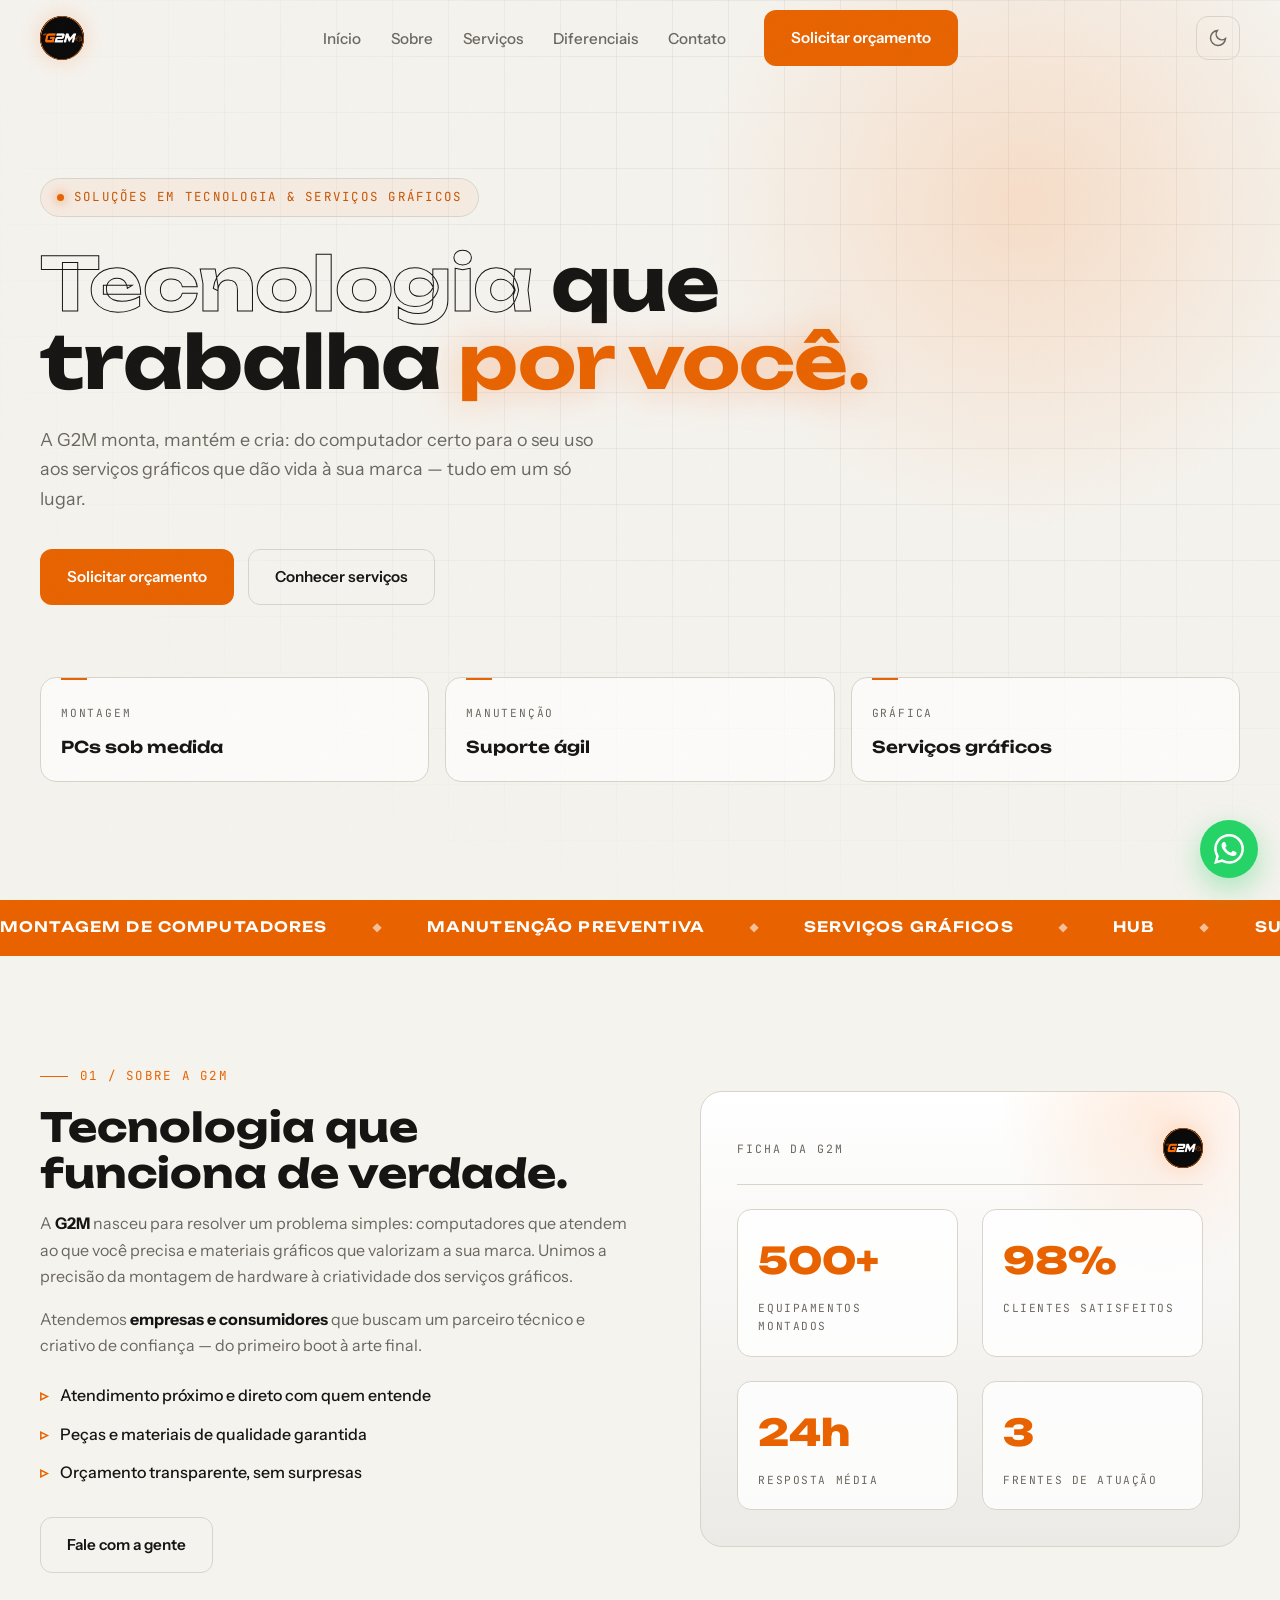
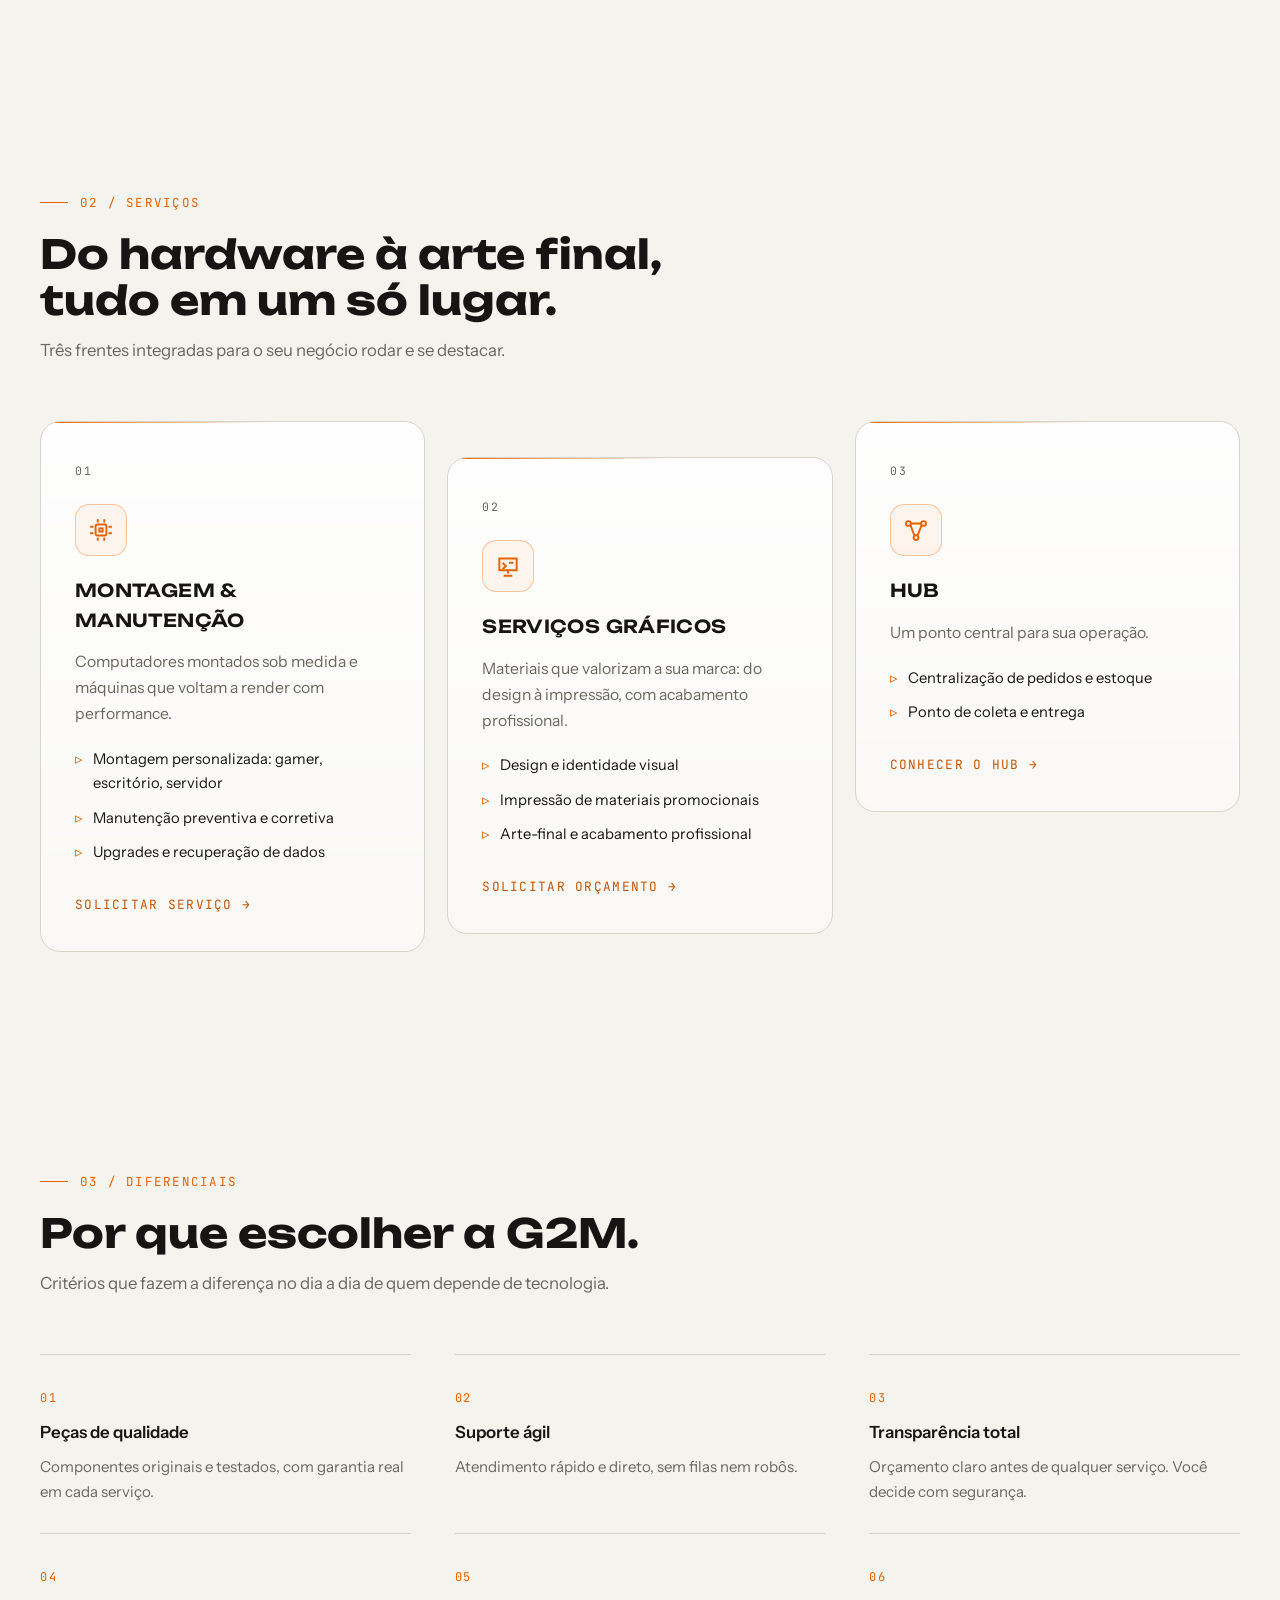
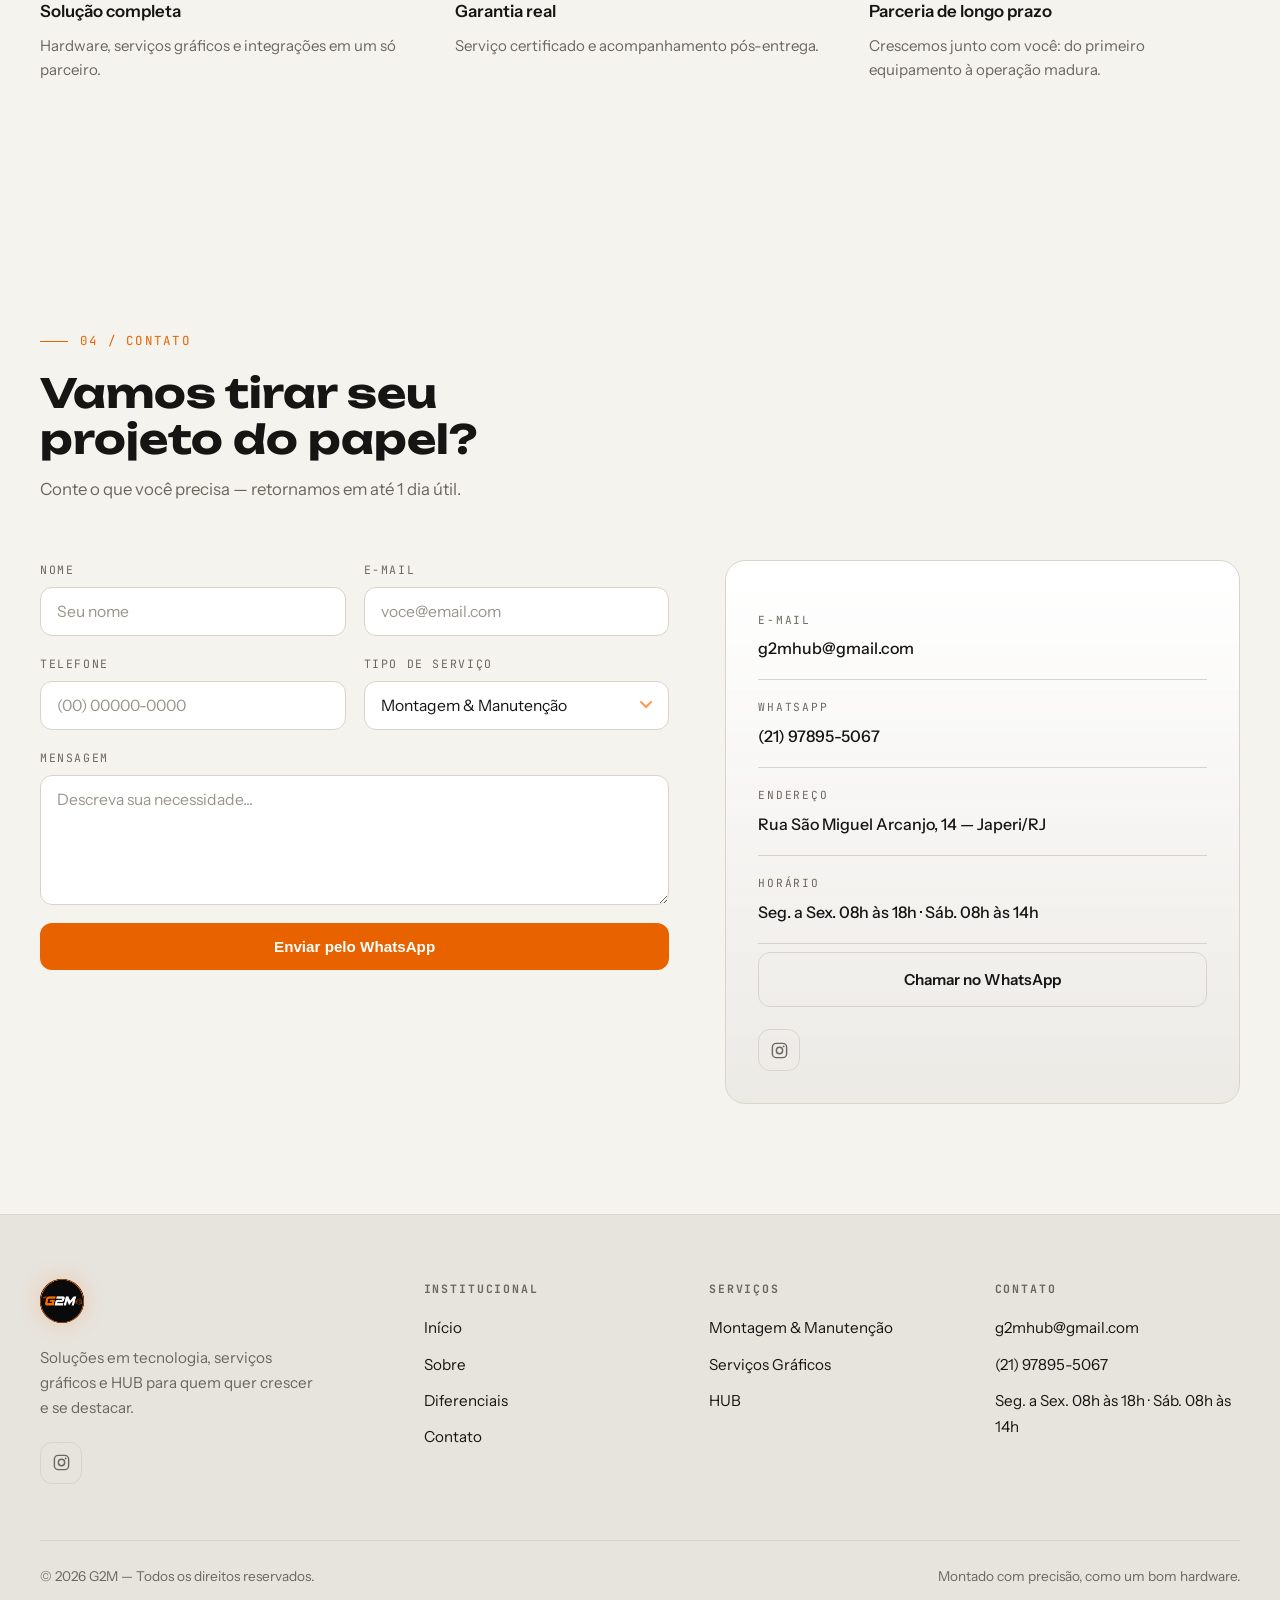
==== commit 499a8a49: "Add files via upload Atualização dos códigos" ====
--- a/index.html
+++ b/index.html
@@ -5,14 +5,32 @@
   <meta charset="UTF-8">
   <meta name="viewport" content="width=device-width, initial-scale=1.0">
   <meta name="theme-color" content="#0B0B0C">
+  <script>
+    (function () {
+      var t = localStorage.getItem('theme');
+      if (!t) t = window.matchMedia('(prefers-color-scheme: light)').matches ? 'light' : 'dark';
+      document.documentElement.dataset.theme = t;
+      var mc = document.querySelector('meta[name="theme-color"]');
+      if (mc) mc.setAttribute('content', t === 'light' ? '#F5F3EE' : '#0B0B0C');
+    })();
+  </script>
   <title>G2M — Tecnologia, Serviços Gráficos e HUB</title>
   <meta name="description"
     content="A G2M monta, mantém e cria: montagem e manutenção de computadores, serviços gráficos e hub.">
+  <meta property="og:type" content="website">
+  <meta property="og:locale" content="pt_BR">
+  <meta property="og:site_name" content="G2M">
+  <meta property="og:title" content="G2M — Tecnologia, Serviços Gráficos e HUB">
+  <meta property="og:description"
+    content="A G2M monta, mantém e cria: montagem e manutenção de computadores, serviços gráficos e hub.">
+  <meta property="og:image" content="https://g2mhub.com.br/imagens/logo-g2m.png">
+  <meta property="og:image:type" content="image/png">
+  <meta property="og:url" content="https://g2mhub.com.br/">
   <link rel="icon" type="image/png" href="imagens/logo-g2m.png">
   <link rel="preconnect" href="https://fonts.googleapis.com">
   <link rel="preconnect" href="https://fonts.gstatic.com" crossorigin>
   <link
-    href="https://fonts.googleapis.com/css2?family=Unbounded:wght@400;600;700;800&family=Instrument+Sans:wght@400;500;600&family=JetBrains+Mono:wght@400;500;700&display=swap"
+    href="https://fonts.googleapis.com/css2?family=Unbounded:wght@400;600;700;800&amp;family=Instrument+Sans:wght@400;500;600&amp;family=JetBrains+Mono:wght@400;500;700&amp;display=swap"
     rel="stylesheet">
   <link rel="stylesheet" href="style.css">
 </head>
@@ -22,7 +40,7 @@
   <header class="header" id="header">
     <div class="container header-inner">
       <a href="#home" class="logo" aria-label="G2M — página inicial">
-        <img src="imagens/logo-g2m.png" alt="G2M" class="logo-img">
+        <img src="imagens/logo-g2m.png" alt="G2M" class="logo-img" loading="lazy">
       </a>
       <nav class="nav" aria-label="Navegação principal">
         <ul class="nav-links" id="navLinks">
@@ -34,9 +52,20 @@
           <li><a class="btn btn-primary nav-cta" href="#contato">Solicitar orçamento</a></li>
         </ul>
       </nav>
-      <button class="menu-btn" id="menuBtn" aria-label="Abrir menu" aria-expanded="false" aria-controls="navLinks">
-        <span></span><span></span><span></span>
-      </button>
+      <div class="header-actions">
+        <button class="theme-btn" id="themeBtn" type="button" aria-label="Alternar tema claro/escuro" aria-pressed="false">
+          <svg class="icon-sun" viewBox="0 0 24 24" fill="none" stroke="currentColor" stroke-width="1.8" aria-hidden="true">
+            <circle cx="12" cy="12" r="4" />
+            <path d="M12 2v2M12 20v2M2 12h2M20 12h2M4.9 4.9l1.4 1.4M17.7 17.7l1.4 1.4M19.1 4.9l-1.4 1.4M6.3 17.7l-1.4 1.4" />
+          </svg>
+          <svg class="icon-moon" viewBox="0 0 24 24" fill="none" stroke="currentColor" stroke-width="1.8" aria-hidden="true">
+            <path d="M21 12.8A9 9 0 1 1 11.2 3a7 7 0 0 0 9.8 9.8z" />
+          </svg>
+        </button>
+        <button class="menu-btn" id="menuBtn" aria-label="Abrir menu" aria-expanded="false" aria-controls="navLinks">
+          <span></span><span></span><span></span>
+        </button>
+      </div>
     </div>
   </header>
 
@@ -98,7 +127,7 @@
             <a class="btn btn-ghost" href="#contato">Fale com a gente</a>
           </div>
           <div class="panel reveal" style="--d:.15s">
-            <div class="panel-top"><span>Ficha da G2M</span><img src="imagens/logo-g2m.png" alt="" class="logo-img">
+            <div class="panel-top"><span>Ficha da G2M</span><img src="imagens/logo-g2m.png" alt="" class="logo-img" loading="lazy">
             </div>
             <div class="stats">
               <div class="stat"><span class="stat-num">500+</span><span class="stat-label">equipamentos montados</span>
@@ -252,7 +281,7 @@
             <div class="form-success" id="formSuccess" role="status">✅ Mensagem preparada! Você será direcionado ao
               nosso WhatsApp.</div>
             <div class="field full">
-              <button class="btn btn-primary" type="submit" style="width:100%">Enviar pelo WhatsApp</button>
+              <button class="btn btn-primary btn-block" type="submit">Enviar pelo WhatsApp</button>
             </div>
           </form>
           <aside class="info-card reveal" style="--d:.15s">
@@ -265,8 +294,7 @@
             <div class="info-item"><span>Horário</span>
               <p>Seg. a Sex. 08h às 18h · Sáb. 08h às 14h</p>
             </div>
-            <a class="btn btn-ghost info-cta" href="https://wa.me/5521978955067" target="_blank" rel="noopener"
-              style="width:100%">Chamar no WhatsApp</a>
+            <a class="btn btn-ghost info-cta btn-block" href="https://wa.me/5521978955067" target="_blank" rel="noopener">Chamar no WhatsApp</a>
             <div class="social-row">
               <a class="social" href="https://instagram.com/g2mhub" target="_blank" rel="noopener"
                 aria-label="Instagram da G2M" title="Instagram">
@@ -288,7 +316,7 @@
       <div class="footer-grid">
         <div>
           <a href="#home" class="logo" aria-label="G2M — página inicial">
-            <img src="imagens/logo-g2m.png" alt="G2M" class="logo-img">
+            <img src="imagens/logo-g2m.png" alt="G2M" class="logo-img" loading="lazy">
           </a>
           <p>Soluções em tecnologia, serviços gráficos e HUB para quem quer crescer e se destacar.</p>
           <div class="social-row">
@@ -369,7 +397,30 @@
       }
     });
     const mobileMq = window.matchMedia('(max-width: 960px)');
-    mobileMq.addEventListener('change', e => { if (!e.matches) setMenu(false); });
+    const onMqChange = e => { if (!e.matches) setMenu(false); };
+    if (mobileMq.addEventListener) mobileMq.addEventListener('change', onMqChange);
+    else if (mobileMq.addListener) mobileMq.addListener(onMqChange);
+
+    const rootEl = document.documentElement;
+    const themeBtn = document.getElementById('themeBtn');
+    const themeColor = document.querySelector('meta[name="theme-color"]');
+    const syncTheme = theme => {
+      rootEl.dataset.theme = theme;
+      themeBtn.setAttribute('aria-pressed', String(theme === 'light'));
+      if (themeColor) themeColor.setAttribute('content', theme === 'light' ? '#F5F3EE' : '#0B0B0C');
+    };
+    themeBtn.addEventListener('click', () => {
+      const next = rootEl.dataset.theme === 'light' ? 'dark' : 'light';
+      syncTheme(next);
+      localStorage.setItem('theme', next);
+    });
+    syncTheme(rootEl.dataset.theme);
+    if (!localStorage.getItem('theme')) {
+      const themeMq = window.matchMedia('(prefers-color-scheme: light)');
+      const onThemeChange = e => syncTheme(e.matches ? 'light' : 'dark');
+      if (themeMq.addEventListener) themeMq.addEventListener('change', onThemeChange);
+      else if (themeMq.addListener) themeMq.addListener(onThemeChange);
+    }
 
     if ('IntersectionObserver' in window) {
       const io = new IntersectionObserver(entries => entries.forEach(e => {
--- a/style.css
+++ b/style.css
@@ -1,1092 +1,1239 @@
-:root {
-  --bg: #0B0B0C;
-  --surface: #141417;
-  --surface-2: #1B1B1F;
-  --line: #26262B;
-  --ink: #F3F0EA;
-  --ink-dim: #A3A09A;
-  --signal: #FF6A00;
-  --signal-soft: #FF9A52;
-  --signal-ink: #0B0B0C;
-  --wa: #25D366;
-  --radius: 16px;
-  --font-display: 'Unbounded', sans-serif;
-  --font-body: 'Instrument Sans', sans-serif;
-  --font-mono: 'JetBrains Mono', monospace;
-  --ease: cubic-bezier(.22, .61, .36, 1);
-  --container: min(1200px, calc(100% - 48px));
-}
-
-* {
-  margin: 0;
-  padding: 0;
-  box-sizing: border-box
-}
-
-html {
-  scroll-behavior: smooth
-}
-
-body {
-  background: var(--bg);
-  color: var(--ink);
-  font-family: var(--font-body);
-  line-height: 1.65;
-  overflow-x: hidden;
-  -webkit-font-smoothing: antialiased
-}
-
-body::after {
-  content: "";
-  position: fixed;
-  inset: 0;
-  z-index: 2000;
-  pointer-events: none;
-  opacity: .045;
-  background-image: url("data:image/svg+xml,%3Csvg xmlns='http://www.w3.org/2000/svg' width='120' height='120'%3E%3Cfilter id='n'%3E%3CfeTurbulence type='fractalNoise' baseFrequency='0.9' numOctaves='2'/%3E%3C/filter%3E%3Crect width='120' height='120' filter='url(%23n)' opacity='0.6'/%3E%3C/svg%3E")
-}
-
-::selection {
-  background: var(--signal);
-  color: var(--signal-ink)
-}
-
-a {
-  color: inherit;
-  text-decoration: none
-}
-
-img {
-  max-width: 100%;
-  display: block
-}
-
-ul {
-  list-style: none
-}
-
-:focus-visible {
-  outline: 2px solid var(--signal);
-  outline-offset: 3px;
-  border-radius: 4px
-}
-
-.container {
-  width: var(--container);
-  margin-inline: auto
-}
-
-/* Header */
-.header {
-  position: fixed;
-  top: 0;
-  left: 0;
-  right: 0;
-  z-index: 100;
-  border-bottom: 1px solid transparent;
-  transition: background .35s var(--ease), border-color .35s var(--ease), backdrop-filter .35s
-}
-
-.header.scrolled {
-  background: rgba(11, 11, 12, .82);
-  backdrop-filter: blur(14px);
-  -webkit-backdrop-filter: blur(14px);
-  border-color: var(--line)
-}
-
-.header-inner {
-  display: flex;
-  align-items: center;
-  justify-content: space-between;
-  height: 76px
-}
-
-.logo {
-  display: inline-flex;
-  align-items: center;
-  gap: 12px
-}
-
-.logo-img {
-  height: 44px;
-  width: 44px;
-  border-radius: 50%;
-  object-fit: contain;
-  background: #000;
-  box-shadow: 0 0 22px rgba(255, 106, 0, .22);
-  transition: transform .3s var(--ease), box-shadow .3s var(--ease)
-}
-
-.logo:hover .logo-img {
-  transform: scale(1.05);
-  box-shadow: 0 0 30px rgba(255, 106, 0, .4)
-}
-
-.nav-links {
-  display: flex;
-  align-items: center;
-  gap: 30px
-}
-
-.nav-link {
-  position: relative;
-  font-size: .95rem;
-  font-weight: 500;
-  color: var(--ink-dim);
-  transition: color .25s
-}
-
-.nav-link::after {
-  content: "";
-  position: absolute;
-  left: 0;
-  bottom: -6px;
-  width: 0;
-  height: 2px;
-  background: var(--signal);
-  transition: width .3s var(--ease)
-}
-
-.nav-link:hover {
-  color: var(--ink)
-}
-
-.nav-link:hover::after {
-  width: 100%
-}
-
-.nav-cta {
-  margin-left: 8px
-}
-
-/* Botões */
-.btn {
-  display: inline-flex;
-  align-items: center;
-  justify-content: center;
-  gap: 10px;
-  padding: 14px 26px;
-  border-radius: 12px;
-  font-weight: 600;
-  font-size: .95rem;
-  border: 1px solid transparent;
-  cursor: pointer;
-  white-space: nowrap;
-  transition: transform .25s var(--ease), box-shadow .25s var(--ease), background .25s, border-color .25s, color .25s
-}
-
-.btn-primary {
-  background: var(--signal);
-  color: var(--signal-ink)
-}
-
-.btn-primary:hover {
-  transform: translateY(-2px);
-  box-shadow: 0 10px 32px rgba(255, 106, 0, .35)
-}
-
-.btn-ghost {
-  border-color: var(--line);
-  color: var(--ink);
-  background: transparent
-}
-
-.btn-ghost:hover {
-  border-color: var(--signal);
-  color: var(--signal-soft);
-  transform: translateY(-2px)
-}
-
-/* Hero */
-.hero {
-  position: relative;
-  min-height: 100svh;
-  display: flex;
-  align-items: center;
-  padding: 140px 0 80px;
-  overflow: hidden;
-  scroll-margin-top: 90px
-}
-
-.hero::before {
-  content: "";
-  position: absolute;
-  inset: 0;
-  background-image: linear-gradient(rgba(255, 255, 255, .035) 1px, transparent 1px), linear-gradient(90deg, rgba(255, 255, 255, .035) 1px, transparent 1px);
-  background-size: 56px 56px;
-  -webkit-mask-image: radial-gradient(ellipse at 70% 30%, black 30%, transparent 75%);
-  mask-image: radial-gradient(ellipse at 70% 30%, black 30%, transparent 75%)
-}
-
-.hero::after {
-  content: "";
-  position: absolute;
-  top: -20%;
-  right: -10%;
-  width: 60vw;
-  height: 60vw;
-  background: radial-gradient(circle, rgba(255, 106, 0, .16), transparent 60%);
-  pointer-events: none
-}
-
-.hero-inner {
-  position: relative;
-  z-index: 2
-}
-
-.badge {
-  display: inline-flex;
-  align-items: center;
-  gap: 10px;
-  font-family: var(--font-mono);
-  font-size: .78rem;
-  letter-spacing: .18em;
-  text-transform: uppercase;
-  color: var(--signal-soft);
-  border: 1px solid var(--line);
-  padding: 8px 16px;
-  border-radius: 999px;
-  background: rgba(255, 106, 0, .05)
-}
-
-.badge::before {
-  content: "";
-  width: 7px;
-  height: 7px;
-  border-radius: 50%;
-  background: var(--signal);
-  box-shadow: 0 0 12px var(--signal)
-}
-
-.hero h1 {
-  font-family: var(--font-display);
-  font-weight: 700;
-  font-size: clamp(2.1rem, 6vw, 4.6rem);
-  line-height: 1.06;
-  letter-spacing: -.01em;
-  margin: 28px 0 24px;
-  text-wrap: balance
-}
-
-.h-outline {
-  color: transparent;
-  -webkit-text-stroke: 1px var(--ink)
-}
-
-.h-accent {
-  color: var(--signal);
-  text-shadow: 0 0 40px rgba(255, 106, 0, .35)
-}
-
-.lede {
-  max-width: 560px;
-  color: var(--ink-dim);
-  font-size: 1.12rem
-}
-
-.hero-actions {
-  display: flex;
-  flex-wrap: wrap;
-  gap: 14px;
-  margin-top: 36px
-}
-
-.hero-specs {
-  display: grid;
-  grid-template-columns: repeat(3, 1fr);
-  gap: 16px;
-  margin-top: 72px
-}
-
-.spec {
-  position: relative;
-  border: 1px solid var(--line);
-  border-radius: var(--radius);
-  padding: 20px;
-  background: rgba(20, 20, 23, .55);
-  transition: border-color .3s, transform .3s var(--ease), box-shadow .3s
-}
-
-.spec::before {
-  content: "";
-  position: absolute;
-  top: 0;
-  left: 20px;
-  width: 26px;
-  height: 2px;
-  background: var(--signal)
-}
-
-.spec:hover {
-  border-color: rgba(255, 106, 0, .45);
-  transform: translateY(-4px);
-  box-shadow: 0 14px 40px rgba(0, 0, 0, .35)
-}
-
-.spec-label {
-  font-family: var(--font-mono);
-  font-size: .7rem;
-  letter-spacing: .16em;
-  text-transform: uppercase;
-  color: var(--ink-dim)
-}
-
-.spec-value {
-  display: block;
-  font-family: var(--font-display);
-  font-weight: 600;
-  font-size: 1.02rem;
-  margin-top: 10px
-}
-
-/* Marquee */
-.marquee {
-  background: var(--signal);
-  overflow: hidden;
-  padding: 16px 0
-}
-
-.marquee-track {
-  display: flex;
-  width: max-content;
-  animation: marquee 30s linear infinite
-}
-
-.marquee:hover .marquee-track {
-  animation-play-state: paused
-}
-
-.marquee-group {
-  display: flex;
-  align-items: center;
-  gap: 44px;
-  padding-right: 44px
-}
-
-.marquee-item {
-  display: flex;
-  align-items: center;
-  gap: 44px;
-  font-family: var(--font-display);
-  font-weight: 600;
-  font-size: .9rem;
-  text-transform: uppercase;
-  letter-spacing: .08em;
-  color: var(--signal-ink);
-  white-space: nowrap
-}
-
-.marquee-item::after {
-  content: "◆";
-  font-size: .7rem;
-  opacity: .6
-}
-
-@keyframes marquee {
-  to {
-    transform: translateX(-50%)
-  }
-}
-
-/* Seções */
-.section {
-  padding: 110px 0;
-  scroll-margin-top: 90px
-}
-
-.sec-head {
-  margin-bottom: 56px;
-  max-width: 640px
-}
-
-.sec-label {
-  display: flex;
-  align-items: center;
-  gap: 12px;
-  font-family: var(--font-mono);
-  font-size: .78rem;
-  letter-spacing: .18em;
-  text-transform: uppercase;
-  color: var(--signal)
-}
-
-.sec-label::before {
-  content: "";
-  width: 28px;
-  height: 1px;
-  background: var(--signal)
-}
-
-.sec-title {
-  font-family: var(--font-display);
-  font-weight: 700;
-  font-size: clamp(1.6rem, 3.6vw, 2.5rem);
-  line-height: 1.15;
-  margin: 18px 0 14px;
-  text-wrap: balance
-}
-
-.sec-desc {
-  color: var(--ink-dim);
-  font-size: 1.05rem
-}
-
-/* Sobre */
-.about-grid {
-  display: grid;
-  grid-template-columns: 1.05fr .95fr;
-  gap: 64px;
-  align-items: center
-}
-
-.about-copy p {
-  margin-bottom: 16px;
-  color: var(--ink-dim)
-}
-
-.about-copy strong {
-  color: var(--ink)
-}
-
-.about-list {
-  margin: 24px 0 32px;
-  display: grid;
-  gap: 12px
-}
-
-.about-list li {
-  display: flex;
-  gap: 12px;
-  align-items: baseline;
-  color: var(--ink);
-  font-weight: 500
-}
-
-.about-list li::before {
-  content: "▹";
-  color: var(--signal);
-  font-weight: 700
-}
-
-.panel {
-  position: relative;
-  border: 1px solid var(--line);
-  border-radius: 22px;
-  background: linear-gradient(180deg, var(--surface), rgba(20, 20, 23, .4));
-  padding: 36px;
-  overflow: hidden
-}
-
-.panel::before {
-  content: "";
-  position: absolute;
-  top: -30%;
-  right: -20%;
-  width: 70%;
-  height: 70%;
-  background: radial-gradient(circle, rgba(255, 106, 0, .12), transparent 65%)
-}
-
-.panel-top {
-  display: flex;
-  justify-content: space-between;
-  align-items: center;
-  font-family: var(--font-mono);
-  font-size: .72rem;
-  letter-spacing: .16em;
-  text-transform: uppercase;
-  color: var(--ink-dim);
-  border-bottom: 1px solid var(--line);
-  padding-bottom: 16px;
-  margin-bottom: 24px;
-  position: relative;
-  z-index: 1
-}
-
-.panel-top .logo-img {
-  height: 40px;
-  width: 40px
-}
-
-.stats {
-  display: grid;
-  grid-template-columns: 1fr 1fr;
-  gap: 24px;
-  position: relative;
-  z-index: 1
-}
-
-.stat {
-  border: 1px solid var(--line);
-  border-radius: 14px;
-  padding: 20px;
-  background: rgba(11, 11, 12, .5)
-}
-
-.stat-num {
-  font-family: var(--font-display);
-  font-weight: 800;
-  font-size: clamp(1.7rem, 3vw, 2.3rem);
-  color: var(--signal)
-}
-
-.stat-label {
-  display: block;
-  font-family: var(--font-mono);
-  font-size: .7rem;
-  letter-spacing: .14em;
-  text-transform: uppercase;
-  color: var(--ink-dim);
-  margin-top: 8px
-}
-
-/* Serviços */
-.cards {
-  display: grid;
-  grid-template-columns: repeat(3, 1fr);
-  gap: 22px;
-  align-items: start
-}
-
-@media(min-width:1024px) {
-  .cards .card:nth-child(2) {
-    margin-top: 36px
-  }
-}
-
-.card {
-  position: relative;
-  border: 1px solid var(--line);
-  border-radius: 20px;
-  padding: 34px;
-  background: linear-gradient(180deg, rgba(27, 27, 31, .6), rgba(20, 20, 23, .2));
-  overflow: hidden;
-  transition: transform .35s var(--ease), border-color .35s, box-shadow .35s
-}
-
-.card::before {
-  content: "";
-  position: absolute;
-  top: 0;
-  left: 0;
-  right: 0;
-  height: 1px;
-  background: linear-gradient(90deg, var(--signal), transparent 60%)
-}
-
-.card:hover {
-  transform: translateY(-6px);
-  border-color: rgba(255, 106, 0, .4);
-  box-shadow: 0 24px 60px rgba(0, 0, 0, .4)
-}
-
-.card-index {
-  font-family: var(--font-mono);
-  font-size: .72rem;
-  letter-spacing: .18em;
-  color: var(--ink-dim)
-}
-
-.card-icon {
-  width: 52px;
-  height: 52px;
-  border: 1px solid rgba(255, 106, 0, .35);
-  border-radius: 14px;
-  display: grid;
-  place-items: center;
-  color: var(--signal);
-  margin: 22px 0 20px;
-  background: rgba(255, 106, 0, .06)
-}
-
-.card-icon svg {
-  width: 26px;
-  height: 26px
-}
-
-.card h3 {
-  font-family: var(--font-display);
-  font-weight: 600;
-  font-size: 1.12rem;
-  text-transform: uppercase;
-  letter-spacing: .02em;
-  margin-bottom: 14px
-}
-
-.card p {
-  color: var(--ink-dim);
-  font-size: .98rem;
-  margin-bottom: 20px
-}
-
-.card ul {
-  display: grid;
-  gap: 10px;
-  margin-bottom: 26px
-}
-
-.card ul li {
-  display: flex;
-  gap: 10px;
-  align-items: baseline;
-  font-size: .92rem;
-  color: var(--ink)
-}
-
-.card ul li::before {
-  content: "▹";
-  color: var(--signal)
-}
-
-.card-link {
-  display: inline-flex;
-  align-items: center;
-  gap: 8px;
-  font-family: var(--font-mono);
-  font-size: .8rem;
-  letter-spacing: .1em;
-  text-transform: uppercase;
-  color: var(--signal-soft);
-  transition: gap .25s
-}
-
-.card-link:hover {
-  gap: 14px
-}
-
-/* Diferenciais */
-.diff-list {
-  display: grid;
-  grid-template-columns: repeat(3, 1fr);
-  gap: 0 44px
-}
-
-.diff {
-  padding: 28px 0;
-  border-top: 1px solid var(--line);
-  transition: padding-left .3s var(--ease)
-}
-
-.diff:hover {
-  padding-left: 14px
-}
-
-.diff-num {
-  font-family: var(--font-mono);
-  font-size: .75rem;
-  color: var(--signal);
-  letter-spacing: .14em
-}
-
-.diff h3 {
-  font-size: 1.05rem;
-  margin: 10px 0 8px;
-  font-weight: 600
-}
-
-.diff p {
-  color: var(--ink-dim);
-  font-size: .94rem
-}
-
-/* Contato */
-.contact-grid {
-  display: grid;
-  grid-template-columns: 1.1fr .9fr;
-  gap: 56px;
-  align-items: start
-}
-
-.form {
-  display: grid;
-  grid-template-columns: 1fr 1fr;
-  gap: 18px
-}
-
-.field {
-  display: grid;
-  gap: 8px
-}
-
-.field.full {
-  grid-column: 1/-1
-}
-
-.field label {
-  font-family: var(--font-mono);
-  font-size: .72rem;
-  letter-spacing: .14em;
-  text-transform: uppercase;
-  color: var(--ink-dim)
-}
-
-.field input,
-.field select,
-.field textarea {
-  width: 100%;
-  background: #0E0E11;
-  border: 1px solid var(--line);
-  border-radius: 12px;
-  padding: 14px 16px;
-  color: var(--ink);
-  font-family: var(--font-body);
-  font-size: .98rem;
-  transition: border-color .25s, box-shadow .25s
-}
-
-.field input::placeholder,
-.field textarea::placeholder {
-  color: #6E6B66
-}
-
-.field textarea {
-  resize: vertical;
-  min-height: 130px
-}
-
-.field input:focus,
-.field select:focus,
-.field textarea:focus {
-  outline: none;
-  border-color: var(--signal);
-  box-shadow: 0 0 0 4px rgba(255, 106, 0, .12)
-}
-
-.field select {
-  appearance: none;
-  -webkit-appearance: none;
-  background-image: url("data:image/svg+xml,%3Csvg xmlns='http://www.w3.org/2000/svg' width='12' height='8'%3E%3Cpath d='M1 1l5 5 5-5' stroke='%23FF9A52' stroke-width='2' fill='none' stroke-linecap='round'/%3E%3C/svg%3E");
-  background-repeat: no-repeat;
-  background-position: right 16px center;
-  cursor: pointer
-}
-
-.field select option {
-  background: var(--surface);
-  color: var(--ink)
-}
-
-.form-success {
-  grid-column: 1/-1;
-  display: none;
-  align-items: center;
-  gap: 10px;
-  padding: 14px 16px;
-  border: 1px solid rgba(255, 106, 0, .4);
-  border-radius: 12px;
-  background: rgba(255, 106, 0, .07);
-  color: var(--signal-soft);
-  font-size: .95rem
-}
-
-.form-success.show {
-  display: flex
-}
-
-.info-card {
-  position: sticky;
-  top: 100px;
-  border: 1px solid var(--line);
-  border-radius: 20px;
-  padding: 32px;
-  background: linear-gradient(180deg, var(--surface), rgba(20, 20, 23, .4))
-}
-
-.info-item {
-  padding: 18px 0;
-  border-bottom: 1px solid var(--line)
-}
-
-.info-item:last-of-type {
-  border-bottom: none
-}
-
-.info-item span {
-  display: block;
-  font-family: var(--font-mono);
-  font-size: .7rem;
-  letter-spacing: .16em;
-  text-transform: uppercase;
-  color: var(--ink-dim);
-  margin-bottom: 6px
-}
-
-.info-item a,
-.info-item p {
-  color: var(--ink);
-  font-weight: 500
-}
-
-.info-item a:hover {
-  color: var(--signal-soft)
-}
-
-.info-cta {
-  margin-top: 8px
-}
-
-.social-row {
-  display: flex;
-  gap: 12px;
-  margin-top: 22px
-}
-
-.social {
-  width: 42px;
-  height: 42px;
-  border: 1px solid var(--line);
-  border-radius: 12px;
-  display: grid;
-  place-items: center;
-  color: var(--ink-dim);
-  transition: color .25s, border-color .25s, transform .25s var(--ease), box-shadow .25s
-}
-
-.social svg {
-  width: 19px;
-  height: 19px
-}
-
-.social:hover {
-  color: var(--signal);
-  border-color: var(--signal);
-  transform: translateY(-3px);
-  box-shadow: 0 8px 24px rgba(255, 106, 0, .18)
-}
-
-/* WhatsApp flutuante */
-.whatsapp-float {
-  position: fixed;
-  right: 22px;
-  bottom: 22px;
-  z-index: 1500;
-  width: 58px;
-  height: 58px;
-  border-radius: 50%;
-  background: var(--wa);
-  color: #fff;
-  display: grid;
-  place-items: center;
-  box-shadow: 0 10px 30px rgba(37, 211, 102, .4);
-  transition: transform .3s var(--ease), box-shadow .3s var(--ease)
-}
-
-.whatsapp-float svg {
-  width: 30px;
-  height: 30px
-}
-
-.whatsapp-float:hover {
-  transform: scale(1.1) translateY(-3px);
-  box-shadow: 0 16px 40px rgba(37, 211, 102, .5)
-}
-
-/* Footer */
-.footer {
-  border-top: 1px solid var(--line);
-  padding: 64px 0 32px;
-  background: #080809
-}
-
-.footer-grid {
-  display: grid;
-  grid-template-columns: 1.4fr 1fr 1fr 1fr;
-  gap: 40px;
-  margin-bottom: 56px
-}
-
-.footer p {
-  color: var(--ink-dim);
-  font-size: .95rem;
-  margin-top: 14px;
-  max-width: 280px
-}
-
-.footer h4 {
-  font-family: var(--font-mono);
-  font-size: .72rem;
-  letter-spacing: .16em;
-  text-transform: uppercase;
-  color: var(--ink-dim);
-  margin-bottom: 16px
-}
-
-.footer ul {
-  display: grid;
-  gap: 10px
-}
-
-.footer ul a {
-  color: var(--ink);
-  font-size: .95rem;
-  transition: color .2s
-}
-
-.footer ul a:hover {
-  color: var(--signal-soft)
-}
-
-.footer-bottom {
-  border-top: 1px solid var(--line);
-  padding-top: 24px;
-  display: flex;
-  justify-content: space-between;
-  gap: 16px;
-  flex-wrap: wrap;
-  color: var(--ink-dim);
-  font-size: .85rem
-}
-
-/* Reveal */
-.reveal {
-  opacity: 0;
-  transform: translateY(26px);
-  transition: opacity .75s var(--ease), transform .75s var(--ease);
-  transition-delay: var(--d, 0s)
-}
-
-.reveal.in {
-  opacity: 1;
-  transform: none
-}
-
-/* Menu mobile */
-.menu-btn {
-  display: none;
-  background: none;
-  border: 0;
-  cursor: pointer;
-  width: 44px;
-  height: 44px;
-  position: relative;
-  z-index: 120
-}
-
-.menu-btn span {
-  display: block;
-  width: 24px;
-  height: 2px;
-  background: var(--ink);
-  margin: 5px auto;
-  transition: transform .3s var(--ease), opacity .3s
-}
-
-body.nav-open .menu-btn span:nth-child(1) {
-  transform: translateY(7px) rotate(45deg)
-}
-
-body.nav-open .menu-btn span:nth-child(2) {
-  opacity: 0
-}
-
-body.nav-open .menu-btn span:nth-child(3) {
-  transform: translateY(-7px) rotate(-45deg)
-}
-
-@media(max-width:960px) {
-  .menu-btn {
-    display: block
-  }
-
-  .nav-links {
-    position: fixed;
-    inset: 0;
-    background: rgba(11, 11, 12, .97);
-    backdrop-filter: blur(18px);
-    -webkit-backdrop-filter: blur(18px);
-    flex-direction: column;
-    justify-content: center;
-    gap: 34px;
-    opacity: 0;
-    visibility: hidden;
-    pointer-events: none;
-    transition: opacity .35s var(--ease), visibility 0s linear .35s;
-    z-index: 110
-  }
-
-  body.nav-open .nav-links {
-    opacity: 1;
-    visibility: visible;
-    pointer-events: auto;
-    transition: opacity .35s var(--ease), visibility 0s
-  }
-
-  .nav-link {
-    font-size: 1.5rem;
-    font-family: var(--font-display)
-  }
-
-  .nav-cta {
-    margin-left: 0
-  }
-
-  .about-grid,
-  .contact-grid {
-    grid-template-columns: 1fr;
-    gap: 44px
-  }
-
-  .cards {
-    grid-template-columns: 1fr
-  }
-
-  .cards .card:nth-child(2) {
-    margin-top: 0
-  }
-
-  .diff-list {
-    grid-template-columns: 1fr
-  }
-
-  .hero-specs {
-    grid-template-columns: 1fr
-  }
-
-  .info-card {
-    position: static
-  }
-
-  .footer-grid {
-    grid-template-columns: 1fr 1fr
-  }
-}
-
-@media(max-width:560px) {
-  .container {
-    width: min(100% - 32px, 1200px)
-  }
-
-  .form {
-    grid-template-columns: 1fr
-  }
-
-  .section {
-    padding: 80px 0
-  }
-
-  .footer-grid {
-    grid-template-columns: 1fr
-  }
-}
-
-@media(prefers-reduced-motion:reduce) {
-
-  *,
-  *::before,
-  *::after {
-    animation-duration: .01ms !important;
-    animation-iteration-count: 1 !important;
-    transition-duration: .01ms !important;
-    scroll-behavior: auto !important
-  }
-
-  .reveal {
-    opacity: 1;
-    transform: none
-  }
-
-  .nav-links,
-  body.nav-open .nav-links {
-    transition: none !important
-  }
-}+/*
+ * G2M — style.css
+ * Índice de seções:
+ * 01. Variáveis & tema (escuro/claro)
+ * 02. Reset & base
+ * 03. Header & navegação
+ * 04. Botões (.btn, .btn-block)
+ * 05. Hero
+ * 06. Marquee
+ * 07. Seções (geral)
+ * 08. Sobre
+ * 09. Serviços
+ * 10. Diferenciais
+ * 11. Contato
+ * 12. WhatsApp flutuante
+ * 13. Footer
+ * 14. Animação reveal
+ * 15. Menu mobile
+ * 16. Media queries
+ * 17. Tema claro (prefers-color-scheme)
+ */
+
+/* 01. Variáveis & tema */
+:root {
+  --bg: #0B0B0C;
+  --surface: #141417;
+  --surface-2: #1B1B1F;
+  --line: #26262B;
+  --ink: #F3F0EA;
+  --ink-dim: #A3A09A;
+  --signal: #FF6A00;
+  --signal-soft: #FF9A52;
+  --signal-ink: #0B0B0C;
+  --wa: #25D366;
+  --header-bg: rgba(11, 11, 12, .82);
+  --grid-line: rgba(255, 255, 255, .035);
+  --glass-bg: rgba(20, 20, 23, .55);
+  --panel-fade: rgba(20, 20, 23, .4);
+  --stat-bg: rgba(11, 11, 12, .5);
+  --card-top: rgba(27, 27, 31, .6);
+  --card-bottom: rgba(20, 20, 23, .2);
+  --input-bg: #0E0E11;
+  --placeholder: #6E6B66;
+  --footer-bg: #080809;
+  --nav-bg: rgba(11, 11, 12, .97);
+  --radius: 16px;
+  --font-display: 'Unbounded', sans-serif;
+  --font-body: 'Instrument Sans', sans-serif;
+  --font-mono: 'JetBrains Mono', monospace;
+  --ease: cubic-bezier(.22, .61, .36, 1);
+  --container: min(1200px, calc(100% - 48px));
+  color-scheme: dark;
+}
+
+/* 17. Tema claro — manual via toggle (data-theme="light") ou automático via sistema */
+html[data-theme="light"] {
+  --bg: #F5F3EE;
+  --surface: #FFFFFF;
+  --surface-2: #EBE8E1;
+  --line: #D8D4CB;
+  --ink: #161513;
+  --ink-dim: #6B675F;
+  --signal: #E86300;
+  --signal-soft: #C85500;
+  --signal-ink: #FFFFFF;
+  --header-bg: rgba(255, 255, 255, .85);
+  --grid-line: rgba(20, 20, 22, .05);
+  --glass-bg: rgba(255, 255, 255, .65);
+  --panel-fade: rgba(20, 20, 22, .04);
+  --stat-bg: rgba(255, 255, 255, .8);
+  --card-top: rgba(255, 255, 255, .95);
+  --card-bottom: rgba(255, 255, 255, .45);
+  --input-bg: #FFFFFF;
+  --placeholder: #9A958A;
+  --footer-bg: #E7E4DD;
+  --nav-bg: rgba(255, 255, 255, .97);
+  color-scheme: light;
+}
+
+@media (prefers-color-scheme: light) {
+  :root:not([data-theme]) {
+    --bg: #F5F3EE;
+    --surface: #FFFFFF;
+    --surface-2: #EBE8E1;
+    --line: #D8D4CB;
+    --ink: #161513;
+    --ink-dim: #6B675F;
+    --signal: #E86300;
+    --signal-soft: #C85500;
+    --signal-ink: #FFFFFF;
+    --header-bg: rgba(255, 255, 255, .85);
+    --grid-line: rgba(20, 20, 22, .05);
+    --glass-bg: rgba(255, 255, 255, .65);
+    --panel-fade: rgba(20, 20, 22, .04);
+    --stat-bg: rgba(255, 255, 255, .8);
+    --card-top: rgba(255, 255, 255, .95);
+    --card-bottom: rgba(255, 255, 255, .45);
+    --input-bg: #FFFFFF;
+    --placeholder: #9A958A;
+    --footer-bg: #E7E4DD;
+    --nav-bg: rgba(255, 255, 255, .97);
+    color-scheme: light;
+  }
+}
+
+* {
+  margin: 0;
+  padding: 0;
+  box-sizing: border-box;
+}
+
+html {
+  scroll-behavior: smooth;
+}
+
+body {
+  background: var(--bg);
+  color: var(--ink);
+  font-family: var(--font-body);
+  line-height: 1.65;
+  overflow-x: hidden;
+  -webkit-font-smoothing: antialiased;
+}
+
+body::after {
+  content: "";
+  position: fixed;
+  inset: 0;
+  z-index: 1200;
+  pointer-events: none;
+  opacity: .045;
+  background-image: url("data:image/svg+xml,%3Csvg xmlns='http://www.w3.org/2000/svg' width='120' height='120'%3E%3Cfilter id='n'%3E%3CfeTurbulence type='fractalNoise' baseFrequency='0.9' numOctaves='2'/%3E%3C/filter%3E%3Crect width='120' height='120' filter='url(%23n)' opacity='0.6'/%3E%3C/svg%3E");
+}
+
+::selection {
+  background: var(--signal);
+  color: var(--signal-ink);
+}
+
+a {
+  color: inherit;
+  text-decoration: none;
+}
+
+img {
+  max-width: 100%;
+  display: block;
+}
+
+ul {
+  list-style: none;
+}
+
+:focus-visible {
+  outline: 2px solid var(--signal);
+  outline-offset: 3px;
+  border-radius: 4px;
+}
+
+.container {
+  width: var(--container);
+  margin-inline: auto;
+}
+
+/* Header */
+.header {
+  position: fixed;
+  top: 0;
+  left: 0;
+  right: 0;
+  z-index: 100;
+  border-bottom: 1px solid transparent;
+  transition: background .35s var(--ease), border-color .35s var(--ease), backdrop-filter .35s;
+}
+
+.header.scrolled {
+  background: var(--header-bg);
+  backdrop-filter: blur(14px);
+  -webkit-backdrop-filter: blur(14px);
+  border-color: var(--line);
+}
+
+.header-inner {
+  display: flex;
+  align-items: center;
+  justify-content: space-between;
+  height: 76px;
+}
+
+.logo {
+  display: inline-flex;
+  align-items: center;
+  gap: 12px;
+}
+
+.logo-img {
+  height: 44px;
+  width: 44px;
+  border-radius: 50%;
+  object-fit: contain;
+  background: #000;
+  box-shadow: 0 0 22px rgba(255, 106, 0, .22);
+  transition: transform .3s var(--ease), box-shadow .3s var(--ease);
+}
+
+.logo:hover .logo-img {
+  transform: scale(1.05);
+  box-shadow: 0 0 30px rgba(255, 106, 0, .4);
+}
+
+.nav-links {
+  display: flex;
+  align-items: center;
+  gap: 30px;
+}
+
+.nav-link {
+  position: relative;
+  font-size: .95rem;
+  font-weight: 500;
+  color: var(--ink-dim);
+  transition: color .25s;
+}
+
+.nav-link::after {
+  content: "";
+  position: absolute;
+  left: 0;
+  bottom: -6px;
+  width: 0;
+  height: 2px;
+  background: var(--signal);
+  transition: width .3s var(--ease);
+}
+
+.nav-link:hover {
+  color: var(--ink);
+}
+
+.nav-link:hover::after {
+  width: 100%;
+}
+
+.nav-cta {
+  margin-left: 8px;
+}
+
+.header-actions {
+  display: flex;
+  align-items: center;
+  gap: 10px;
+}
+
+.theme-btn {
+  display: grid;
+  place-items: center;
+  width: 44px;
+  height: 44px;
+  border: 1px solid var(--line);
+  border-radius: 12px;
+  background: transparent;
+  color: var(--ink-dim);
+  cursor: pointer;
+  position: relative;
+  z-index: 120;
+  transition: color .25s, border-color .25s, transform .25s var(--ease), box-shadow .25s;
+}
+
+.theme-btn svg {
+  grid-area: 1/1;
+  width: 20px;
+  height: 20px;
+  transition: opacity .3s, transform .3s var(--ease);
+}
+
+.theme-btn .icon-moon {
+  opacity: 0;
+  transform: rotate(-90deg) scale(.7);
+}
+
+html[data-theme="light"] .theme-btn .icon-sun {
+  opacity: 0;
+  transform: rotate(90deg) scale(.7);
+}
+
+html[data-theme="light"] .theme-btn .icon-moon {
+  opacity: 1;
+  transform: none;
+}
+
+.theme-btn:hover {
+  color: var(--signal);
+  border-color: var(--signal);
+  transform: translateY(-2px);
+  box-shadow: 0 8px 24px rgba(255, 106, 0, .18);
+}
+
+@media(max-width:960px) {
+  .theme-btn {
+    width: 40px;
+    height: 40px;
+  }
+}
+
+/* Botões */
+.btn {
+  display: inline-flex;
+  align-items: center;
+  justify-content: center;
+  gap: 10px;
+  padding: 14px 26px;
+  border-radius: 12px;
+  font-weight: 600;
+  font-size: .95rem;
+  border: 1px solid transparent;
+  cursor: pointer;
+  white-space: nowrap;
+  transition: transform .25s var(--ease), box-shadow .25s var(--ease), background .25s, border-color .25s, color .25s;
+}
+
+.btn-primary {
+  background: var(--signal);
+  color: var(--signal-ink);
+}
+
+.btn-primary:hover {
+  transform: translateY(-2px);
+  box-shadow: 0 10px 32px rgba(255, 106, 0, .35);
+}
+
+.btn-ghost {
+  border-color: var(--line);
+  color: var(--ink);
+  background: transparent;
+}
+
+.btn-ghost:hover {
+  border-color: var(--signal);
+  color: var(--signal-soft);
+  transform: translateY(-2px);
+}
+
+.btn-block {
+  width: 100%;
+}
+
+/* Hero */
+.hero {
+  position: relative;
+  min-height: 100svh;
+  display: flex;
+  align-items: center;
+  padding: 140px 0 80px;
+  overflow: hidden;
+  scroll-margin-top: 90px;
+}
+
+.hero::before {
+  content: "";
+  position: absolute;
+  inset: 0;
+  background-image: linear-gradient(var(--grid-line) 1px, transparent 1px), linear-gradient(90deg, var(--grid-line) 1px, transparent 1px);
+  background-size: 56px 56px;
+  -webkit-mask-image: radial-gradient(ellipse at 70% 30%, black 30%, transparent 75%);
+  mask-image: radial-gradient(ellipse at 70% 30%, black 30%, transparent 75%);
+}
+
+.hero::after {
+  content: "";
+  position: absolute;
+  top: -20%;
+  right: -10%;
+  width: 60vw;
+  height: 60vw;
+  background: radial-gradient(circle, rgba(255, 106, 0, .16), transparent 60%);
+  pointer-events: none;
+}
+
+.hero-inner {
+  position: relative;
+  z-index: 2;
+}
+
+.badge {
+  display: inline-flex;
+  align-items: center;
+  gap: 10px;
+  font-family: var(--font-mono);
+  font-size: .78rem;
+  letter-spacing: .18em;
+  text-transform: uppercase;
+  color: var(--signal-soft);
+  border: 1px solid var(--line);
+  padding: 8px 16px;
+  border-radius: 999px;
+  background: rgba(255, 106, 0, .05);
+}
+
+.badge::before {
+  content: "";
+  width: 7px;
+  height: 7px;
+  border-radius: 50%;
+  background: var(--signal);
+  box-shadow: 0 0 12px var(--signal);
+}
+
+.hero h1 {
+  font-family: var(--font-display);
+  font-weight: 700;
+  font-size: clamp(2.1rem, 6vw, 4.6rem);
+  line-height: 1.06;
+  letter-spacing: -.01em;
+  margin: 28px 0 24px;
+  text-wrap: balance;
+}
+
+.h-outline {
+  color: transparent;
+  -webkit-text-stroke: 1px var(--ink);
+}
+
+.h-accent {
+  color: var(--signal);
+  text-shadow: 0 0 40px rgba(255, 106, 0, .35);
+}
+
+.lede {
+  max-width: 560px;
+  color: var(--ink-dim);
+  font-size: 1.12rem;
+}
+
+.hero-actions {
+  display: flex;
+  flex-wrap: wrap;
+  gap: 14px;
+  margin-top: 36px;
+}
+
+.hero-specs {
+  display: grid;
+  grid-template-columns: repeat(3, 1fr);
+  gap: 16px;
+  margin-top: 72px;
+}
+
+.spec {
+  position: relative;
+  border: 1px solid var(--line);
+  border-radius: var(--radius);
+  padding: 20px;
+  background: var(--glass-bg);
+  transition: border-color .3s, transform .3s var(--ease), box-shadow .3s;
+}
+
+.spec::before {
+  content: "";
+  position: absolute;
+  top: 0;
+  left: 20px;
+  width: 26px;
+  height: 2px;
+  background: var(--signal);
+}
+
+.spec:hover {
+  border-color: rgba(255, 106, 0, .45);
+  transform: translateY(-4px);
+  box-shadow: 0 14px 40px rgba(0, 0, 0, .35);
+}
+
+.spec-label {
+  font-family: var(--font-mono);
+  font-size: .7rem;
+  letter-spacing: .16em;
+  text-transform: uppercase;
+  color: var(--ink-dim);
+}
+
+.spec-value {
+  display: block;
+  font-family: var(--font-display);
+  font-weight: 600;
+  font-size: 1.02rem;
+  margin-top: 10px;
+}
+
+/* Marquee */
+.marquee {
+  background: var(--signal);
+  overflow: hidden;
+  padding: 16px 0;
+}
+
+.marquee-track {
+  display: flex;
+  width: max-content;
+  animation: marquee 30s linear infinite;
+}
+
+.marquee:hover .marquee-track {
+  animation-play-state: paused;
+}
+
+.marquee-group {
+  display: flex;
+  align-items: center;
+  gap: 44px;
+  padding-right: 44px;
+}
+
+.marquee-item {
+  display: flex;
+  align-items: center;
+  gap: 44px;
+  font-family: var(--font-display);
+  font-weight: 600;
+  font-size: .9rem;
+  text-transform: uppercase;
+  letter-spacing: .08em;
+  color: var(--signal-ink);
+  white-space: nowrap;
+}
+
+.marquee-item::after {
+  content: "◆";
+  font-size: .7rem;
+  opacity: .6;
+}
+
+@keyframes marquee {
+  to {
+    transform: translateX(-50%);
+  }
+}
+
+/* Seções */
+.section {
+  padding: 110px 0;
+  scroll-margin-top: 90px;
+}
+
+.sec-head {
+  margin-bottom: 56px;
+  max-width: 640px;
+}
+
+.sec-label {
+  display: flex;
+  align-items: center;
+  gap: 12px;
+  font-family: var(--font-mono);
+  font-size: .78rem;
+  letter-spacing: .18em;
+  text-transform: uppercase;
+  color: var(--signal);
+}
+
+.sec-label::before {
+  content: "";
+  width: 28px;
+  height: 1px;
+  background: var(--signal);
+}
+
+.sec-title {
+  font-family: var(--font-display);
+  font-weight: 700;
+  font-size: clamp(1.6rem, 3.6vw, 2.5rem);
+  line-height: 1.15;
+  margin: 18px 0 14px;
+  text-wrap: balance;
+}
+
+.sec-desc {
+  color: var(--ink-dim);
+  font-size: 1.05rem;
+}
+
+/* Sobre */
+.about-grid {
+  display: grid;
+  grid-template-columns: 1.05fr .95fr;
+  gap: 64px;
+  align-items: center;
+}
+
+.about-copy p {
+  margin-bottom: 16px;
+  color: var(--ink-dim);
+}
+
+.about-copy strong {
+  color: var(--ink);
+}
+
+.about-list {
+  margin: 24px 0 32px;
+  display: grid;
+  gap: 12px;
+}
+
+.about-list li {
+  display: flex;
+  gap: 12px;
+  align-items: baseline;
+  color: var(--ink);
+  font-weight: 500;
+}
+
+.about-list li::before {
+  content: "▹";
+  color: var(--signal);
+  font-weight: 700;
+}
+
+.panel {
+  position: relative;
+  border: 1px solid var(--line);
+  border-radius: 22px;
+  background: linear-gradient(180deg, var(--surface), var(--panel-fade));
+  padding: 36px;
+  overflow: hidden;
+}
+
+.panel::before {
+  content: "";
+  position: absolute;
+  top: -30%;
+  right: -20%;
+  width: 70%;
+  height: 70%;
+  background: radial-gradient(circle, rgba(255, 106, 0, .12), transparent 65%);
+}
+
+.panel-top {
+  display: flex;
+  justify-content: space-between;
+  align-items: center;
+  font-family: var(--font-mono);
+  font-size: .72rem;
+  letter-spacing: .16em;
+  text-transform: uppercase;
+  color: var(--ink-dim);
+  border-bottom: 1px solid var(--line);
+  padding-bottom: 16px;
+  margin-bottom: 24px;
+  position: relative;
+  z-index: 1;
+}
+
+.panel-top .logo-img {
+  height: 40px;
+  width: 40px;
+}
+
+.stats {
+  display: grid;
+  grid-template-columns: 1fr 1fr;
+  gap: 24px;
+  position: relative;
+  z-index: 1;
+}
+
+.stat {
+  border: 1px solid var(--line);
+  border-radius: 14px;
+  padding: 20px;
+  background: var(--stat-bg);
+}
+
+.stat-num {
+  font-family: var(--font-display);
+  font-weight: 800;
+  font-size: clamp(1.7rem, 3vw, 2.3rem);
+  color: var(--signal);
+}
+
+.stat-label {
+  display: block;
+  font-family: var(--font-mono);
+  font-size: .7rem;
+  letter-spacing: .14em;
+  text-transform: uppercase;
+  color: var(--ink-dim);
+  margin-top: 8px;
+}
+
+/* Serviços */
+.cards {
+  display: grid;
+  grid-template-columns: repeat(3, 1fr);
+  gap: 22px;
+  align-items: start;
+}
+
+@media(min-width:1024px) {
+  .cards .card:nth-child(2) {
+    margin-top: 36px;
+  }
+}
+
+.card {
+  position: relative;
+  border: 1px solid var(--line);
+  border-radius: 20px;
+  padding: 34px;
+  background: linear-gradient(180deg, var(--card-top), var(--card-bottom));
+  overflow: hidden;
+  transition: transform .35s var(--ease), border-color .35s, box-shadow .35s;
+}
+
+.card::before {
+  content: "";
+  position: absolute;
+  top: 0;
+  left: 0;
+  right: 0;
+  height: 1px;
+  background: linear-gradient(90deg, var(--signal), transparent 60%);
+}
+
+.card:hover {
+  transform: translateY(-6px);
+  border-color: rgba(255, 106, 0, .4);
+  box-shadow: 0 24px 60px rgba(0, 0, 0, .4);
+}
+
+.card-index {
+  font-family: var(--font-mono);
+  font-size: .72rem;
+  letter-spacing: .18em;
+  color: var(--ink-dim);
+}
+
+.card-icon {
+  width: 52px;
+  height: 52px;
+  border: 1px solid rgba(255, 106, 0, .35);
+  border-radius: 14px;
+  display: grid;
+  place-items: center;
+  color: var(--signal);
+  margin: 22px 0 20px;
+  background: rgba(255, 106, 0, .06);
+}
+
+.card-icon svg {
+  width: 26px;
+  height: 26px;
+}
+
+.card h3 {
+  font-family: var(--font-display);
+  font-weight: 600;
+  font-size: 1.12rem;
+  text-transform: uppercase;
+  letter-spacing: .02em;
+  margin-bottom: 14px;
+}
+
+.card p {
+  color: var(--ink-dim);
+  font-size: .98rem;
+  margin-bottom: 20px;
+}
+
+.card ul {
+  display: grid;
+  gap: 10px;
+  margin-bottom: 26px;
+}
+
+.card ul li {
+  display: flex;
+  gap: 10px;
+  align-items: baseline;
+  font-size: .92rem;
+  color: var(--ink);
+}
+
+.card ul li::before {
+  content: "▹";
+  color: var(--signal);
+}
+
+.card-link {
+  display: inline-flex;
+  align-items: center;
+  gap: 8px;
+  font-family: var(--font-mono);
+  font-size: .8rem;
+  letter-spacing: .1em;
+  text-transform: uppercase;
+  color: var(--signal-soft);
+  transition: gap .25s;
+}
+
+.card-link:hover {
+  gap: 14px;
+}
+
+/* Diferenciais */
+.diff-list {
+  display: grid;
+  grid-template-columns: repeat(3, 1fr);
+  gap: 0 44px;
+}
+
+.diff {
+  padding: 28px 0;
+  border-top: 1px solid var(--line);
+  transition: padding-left .3s var(--ease);
+}
+
+.diff:hover {
+  padding-left: 14px;
+}
+
+.diff-num {
+  font-family: var(--font-mono);
+  font-size: .75rem;
+  color: var(--signal);
+  letter-spacing: .14em;
+}
+
+.diff h3 {
+  font-size: 1.05rem;
+  margin: 10px 0 8px;
+  font-weight: 600;
+}
+
+.diff p {
+  color: var(--ink-dim);
+  font-size: .94rem;
+}
+
+/* Contato */
+.contact-grid {
+  display: grid;
+  grid-template-columns: 1.1fr .9fr;
+  gap: 56px;
+  align-items: start;
+}
+
+.form {
+  display: grid;
+  grid-template-columns: 1fr 1fr;
+  gap: 18px;
+}
+
+.field {
+  display: grid;
+  gap: 8px;
+}
+
+.field.full {
+  grid-column: 1/-1;
+}
+
+.field label {
+  font-family: var(--font-mono);
+  font-size: .72rem;
+  letter-spacing: .14em;
+  text-transform: uppercase;
+  color: var(--ink-dim);
+}
+
+.field input,
+.field select,
+.field textarea {
+  width: 100%;
+  background: var(--input-bg);
+  border: 1px solid var(--line);
+  border-radius: 12px;
+  padding: 14px 16px;
+  color: var(--ink);
+  font-family: var(--font-body);
+  font-size: .98rem;
+  transition: border-color .25s, box-shadow .25s;
+}
+
+.field input::placeholder,
+.field textarea::placeholder {
+  color: var(--placeholder);
+}
+
+.field textarea {
+  resize: vertical;
+  min-height: 130px;
+}
+
+.field input:focus,
+.field select:focus,
+.field textarea:focus {
+  outline: none;
+  border-color: var(--signal);
+  box-shadow: 0 0 0 4px rgba(255, 106, 0, .12);
+}
+
+.field select {
+  appearance: none;
+  -webkit-appearance: none;
+  background-image: url("data:image/svg+xml,%3Csvg xmlns='http://www.w3.org/2000/svg' width='12' height='8'%3E%3Cpath d='M1 1l5 5 5-5' stroke='%23FF9A52' stroke-width='2' fill='none' stroke-linecap='round'/%3E%3C/svg%3E");
+  background-repeat: no-repeat;
+  background-position: right 16px center;
+  cursor: pointer;
+}
+
+.field select option {
+  background: var(--surface);
+  color: var(--ink);
+}
+
+.form-success {
+  grid-column: 1/-1;
+  display: none;
+  align-items: center;
+  gap: 10px;
+  padding: 14px 16px;
+  border: 1px solid rgba(255, 106, 0, .4);
+  border-radius: 12px;
+  background: rgba(255, 106, 0, .07);
+  color: var(--signal-soft);
+  font-size: .95rem;
+}
+
+.form-success.show {
+  display: flex;
+}
+
+.info-card {
+  position: sticky;
+  top: 100px;
+  border: 1px solid var(--line);
+  border-radius: 20px;
+  padding: 32px;
+  background: linear-gradient(180deg, var(--surface), var(--panel-fade));
+}
+
+.info-item {
+  padding: 18px 0;
+  border-bottom: 1px solid var(--line);
+}
+
+.info-item:last-of-type {
+  border-bottom: none;
+}
+
+.info-item span {
+  display: block;
+  font-family: var(--font-mono);
+  font-size: .7rem;
+  letter-spacing: .16em;
+  text-transform: uppercase;
+  color: var(--ink-dim);
+  margin-bottom: 6px;
+}
+
+.info-item a,
+.info-item p {
+  color: var(--ink);
+  font-weight: 500;
+}
+
+.info-item a:hover {
+  color: var(--signal-soft);
+}
+
+.info-cta {
+  margin-top: 8px;
+}
+
+.social-row {
+  display: flex;
+  gap: 12px;
+  margin-top: 22px;
+}
+
+.social {
+  width: 42px;
+  height: 42px;
+  border: 1px solid var(--line);
+  border-radius: 12px;
+  display: grid;
+  place-items: center;
+  color: var(--ink-dim);
+  transition: color .25s, border-color .25s, transform .25s var(--ease), box-shadow .25s;
+}
+
+.social svg {
+  width: 19px;
+  height: 19px;
+}
+
+.social:hover {
+  color: var(--signal);
+  border-color: var(--signal);
+  transform: translateY(-3px);
+  box-shadow: 0 8px 24px rgba(255, 106, 0, .18);
+}
+
+/* WhatsApp flutuante */
+.whatsapp-float {
+  position: fixed;
+  right: 22px;
+  bottom: 22px;
+  z-index: 1500;
+  width: 58px;
+  height: 58px;
+  border-radius: 50%;
+  background: var(--wa);
+  color: #fff;
+  display: grid;
+  place-items: center;
+  box-shadow: 0 10px 30px rgba(37, 211, 102, .4);
+  transition: transform .3s var(--ease), box-shadow .3s var(--ease);
+}
+
+.whatsapp-float svg {
+  width: 30px;
+  height: 30px;
+}
+
+.whatsapp-float:hover {
+  transform: scale(1.1) translateY(-3px);
+  box-shadow: 0 16px 40px rgba(37, 211, 102, .5);
+}
+
+/* Footer */
+.footer {
+  border-top: 1px solid var(--line);
+  padding: 64px 0 32px;
+  background: var(--footer-bg);
+}
+
+.footer-grid {
+  display: grid;
+  grid-template-columns: 1.4fr 1fr 1fr 1fr;
+  gap: 40px;
+  margin-bottom: 56px;
+}
+
+.footer p {
+  color: var(--ink-dim);
+  font-size: .95rem;
+  margin-top: 14px;
+  max-width: 280px;
+}
+
+.footer h4 {
+  font-family: var(--font-mono);
+  font-size: .72rem;
+  letter-spacing: .16em;
+  text-transform: uppercase;
+  color: var(--ink-dim);
+  margin-bottom: 16px;
+}
+
+.footer ul {
+  display: grid;
+  gap: 10px;
+}
+
+.footer ul a {
+  color: var(--ink);
+  font-size: .95rem;
+  transition: color .2s;
+}
+
+.footer ul a:hover {
+  color: var(--signal-soft);
+}
+
+.footer-bottom {
+  border-top: 1px solid var(--line);
+  padding-top: 24px;
+  display: flex;
+  justify-content: space-between;
+  gap: 16px;
+  flex-wrap: wrap;
+  color: var(--ink-dim);
+  font-size: .85rem;
+}
+
+/* Reveal */
+.reveal {
+  opacity: 0;
+  transform: translateY(26px);
+  transition: opacity .75s var(--ease), transform .75s var(--ease);
+  transition-delay: var(--d, 0s);
+}
+
+.reveal.in {
+  opacity: 1;
+  transform: none;
+}
+
+/* Menu mobile */
+.menu-btn {
+  display: none;
+  background: none;
+  border: 0;
+  cursor: pointer;
+  width: 44px;
+  height: 44px;
+  position: relative;
+  z-index: 120;
+}
+
+.menu-btn span {
+  display: block;
+  width: 24px;
+  height: 2px;
+  background: var(--ink);
+  margin: 5px auto;
+  transition: transform .3s var(--ease), opacity .3s;
+}
+
+body.nav-open .menu-btn span:nth-child(1) {
+  transform: translateY(7px) rotate(45deg);
+}
+
+body.nav-open .menu-btn span:nth-child(2) {
+  opacity: 0;
+}
+
+body.nav-open .menu-btn span:nth-child(3) {
+  transform: translateY(-7px) rotate(-45deg);
+}
+
+@media(max-width:960px) {
+  .menu-btn {
+    display: block;
+  }
+
+  .nav-links {
+    position: fixed;
+    inset: 0;
+    background: var(--nav-bg);
+    backdrop-filter: blur(18px);
+    -webkit-backdrop-filter: blur(18px);
+    flex-direction: column;
+    justify-content: center;
+    gap: 34px;
+    opacity: 0;
+    visibility: hidden;
+    pointer-events: none;
+    transition: opacity .35s var(--ease), visibility 0s linear .35s;
+    z-index: 110;
+  }
+
+  body.nav-open .nav-links {
+    opacity: 1;
+    visibility: visible;
+    pointer-events: auto;
+    transition: opacity .35s var(--ease), visibility 0s;
+  }
+
+  .nav-link {
+    font-size: 1.5rem;
+    font-family: var(--font-display);
+  }
+
+  .nav-cta {
+    margin-left: 0;
+  }
+
+  .about-grid,
+  .contact-grid {
+    grid-template-columns: 1fr;
+    gap: 44px;
+  }
+
+  .cards {
+    grid-template-columns: 1fr;
+  }
+
+  .cards .card:nth-child(2) {
+    margin-top: 0;
+  }
+
+  .diff-list {
+    grid-template-columns: 1fr;
+  }
+
+  .hero-specs {
+    grid-template-columns: 1fr;
+  }
+
+  .info-card {
+    position: static;
+  }
+
+  .footer-grid {
+    grid-template-columns: 1fr 1fr;
+  }
+}
+
+@media(max-width:560px) {
+  .container {
+    width: min(100% - 32px, 1200px);
+  }
+
+  .form {
+    grid-template-columns: 1fr;
+  }
+
+  .section {
+    padding: 80px 0;
+  }
+
+  .footer-grid {
+    grid-template-columns: 1fr;
+  }
+}
+
+@media(prefers-reduced-motion:reduce) {
+
+  *,
+  *::before,
+  *::after {
+    animation-duration: .01ms !important;
+    animation-iteration-count: 1 !important;
+    transition-duration: .01ms !important;
+    scroll-behavior: auto !important;
+  }
+
+  .reveal {
+    opacity: 1;
+    transform: none;
+  }
+
+  .nav-links,
+  body.nav-open .nav-links {
+    transition: none !important;
+  }
+}
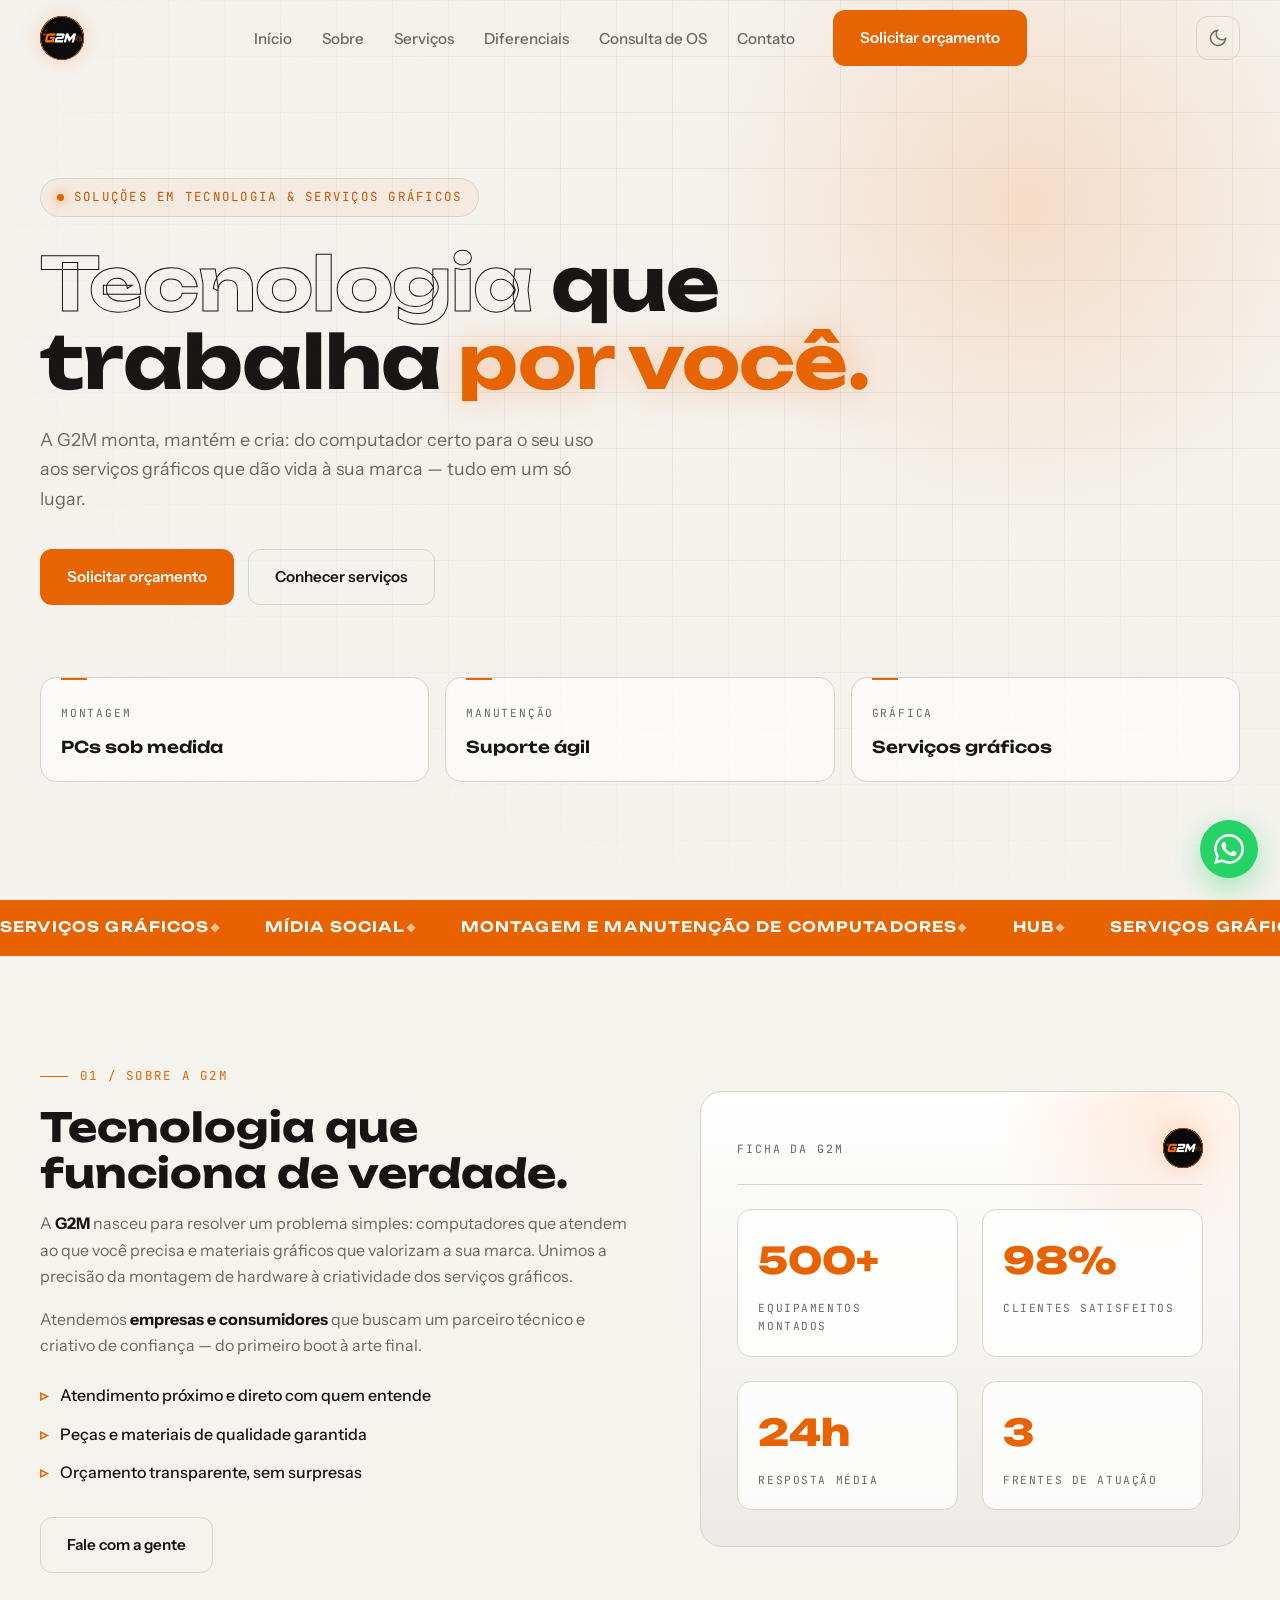
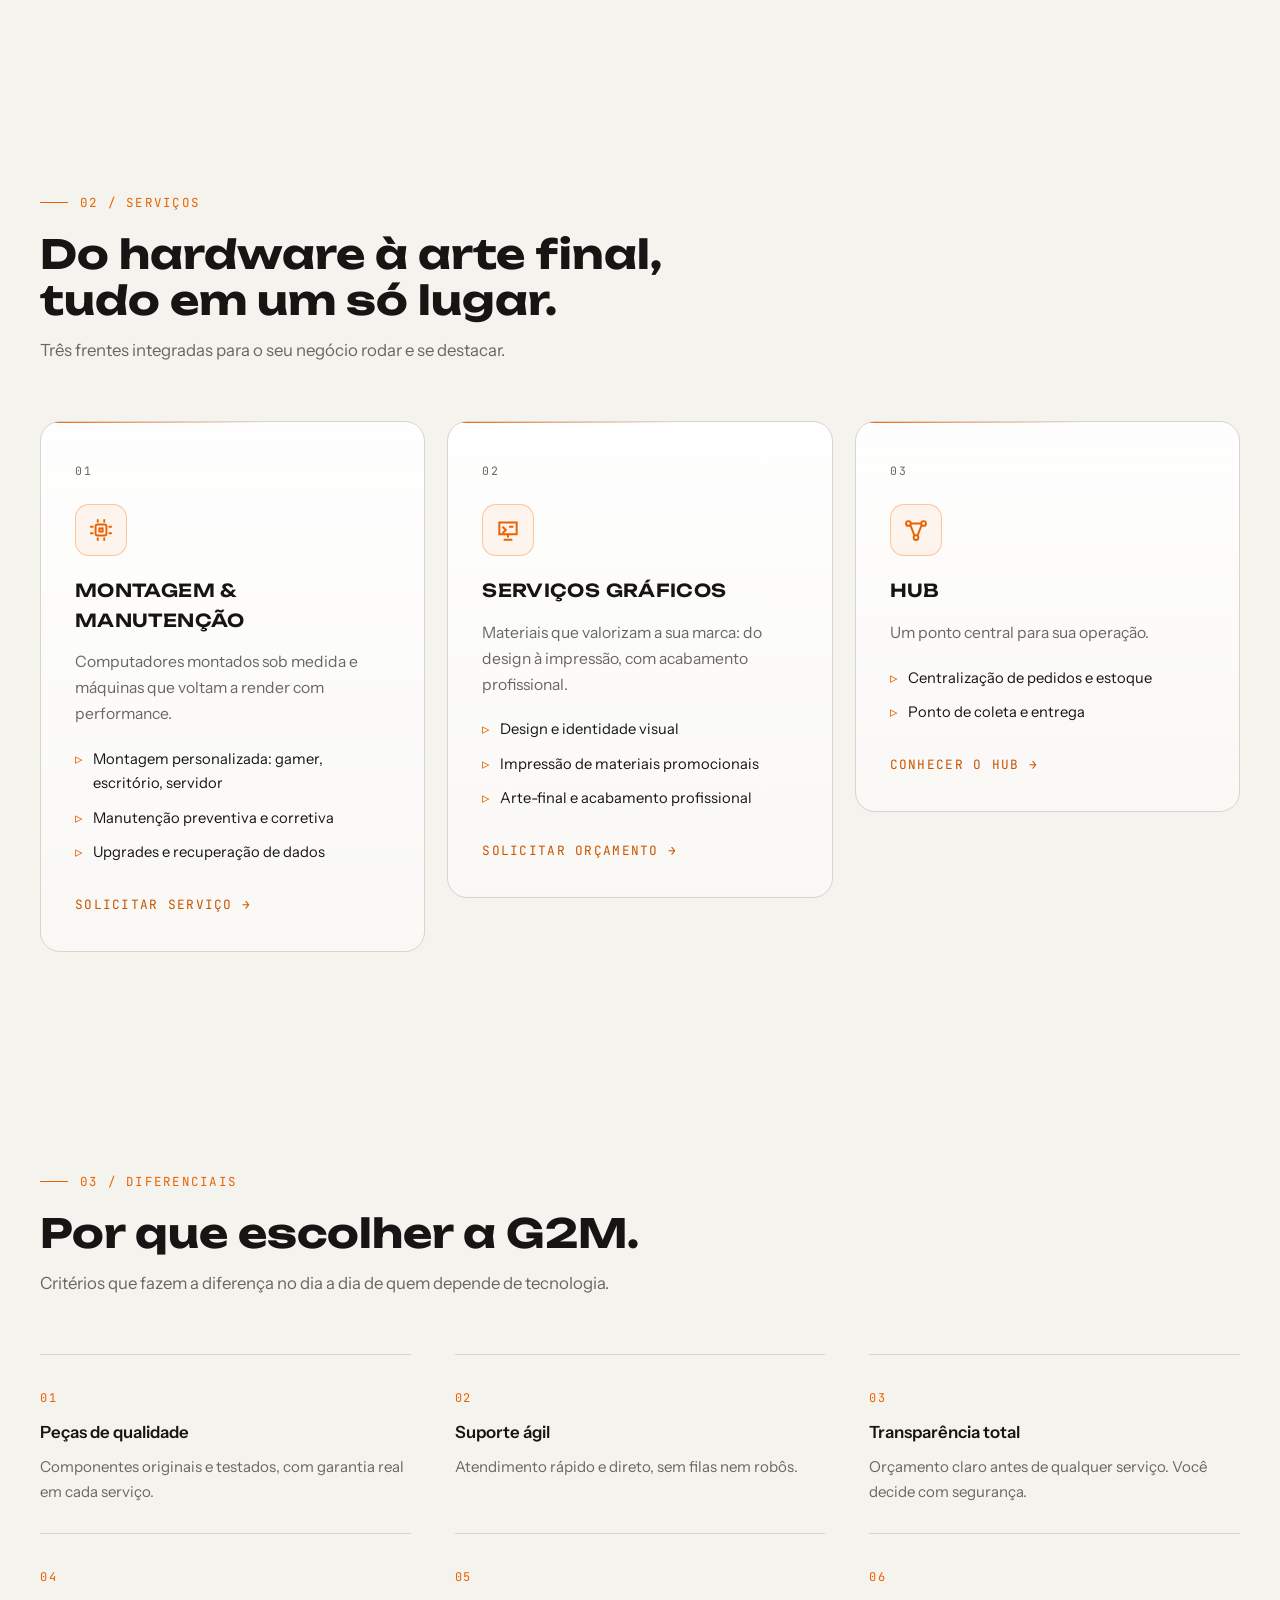
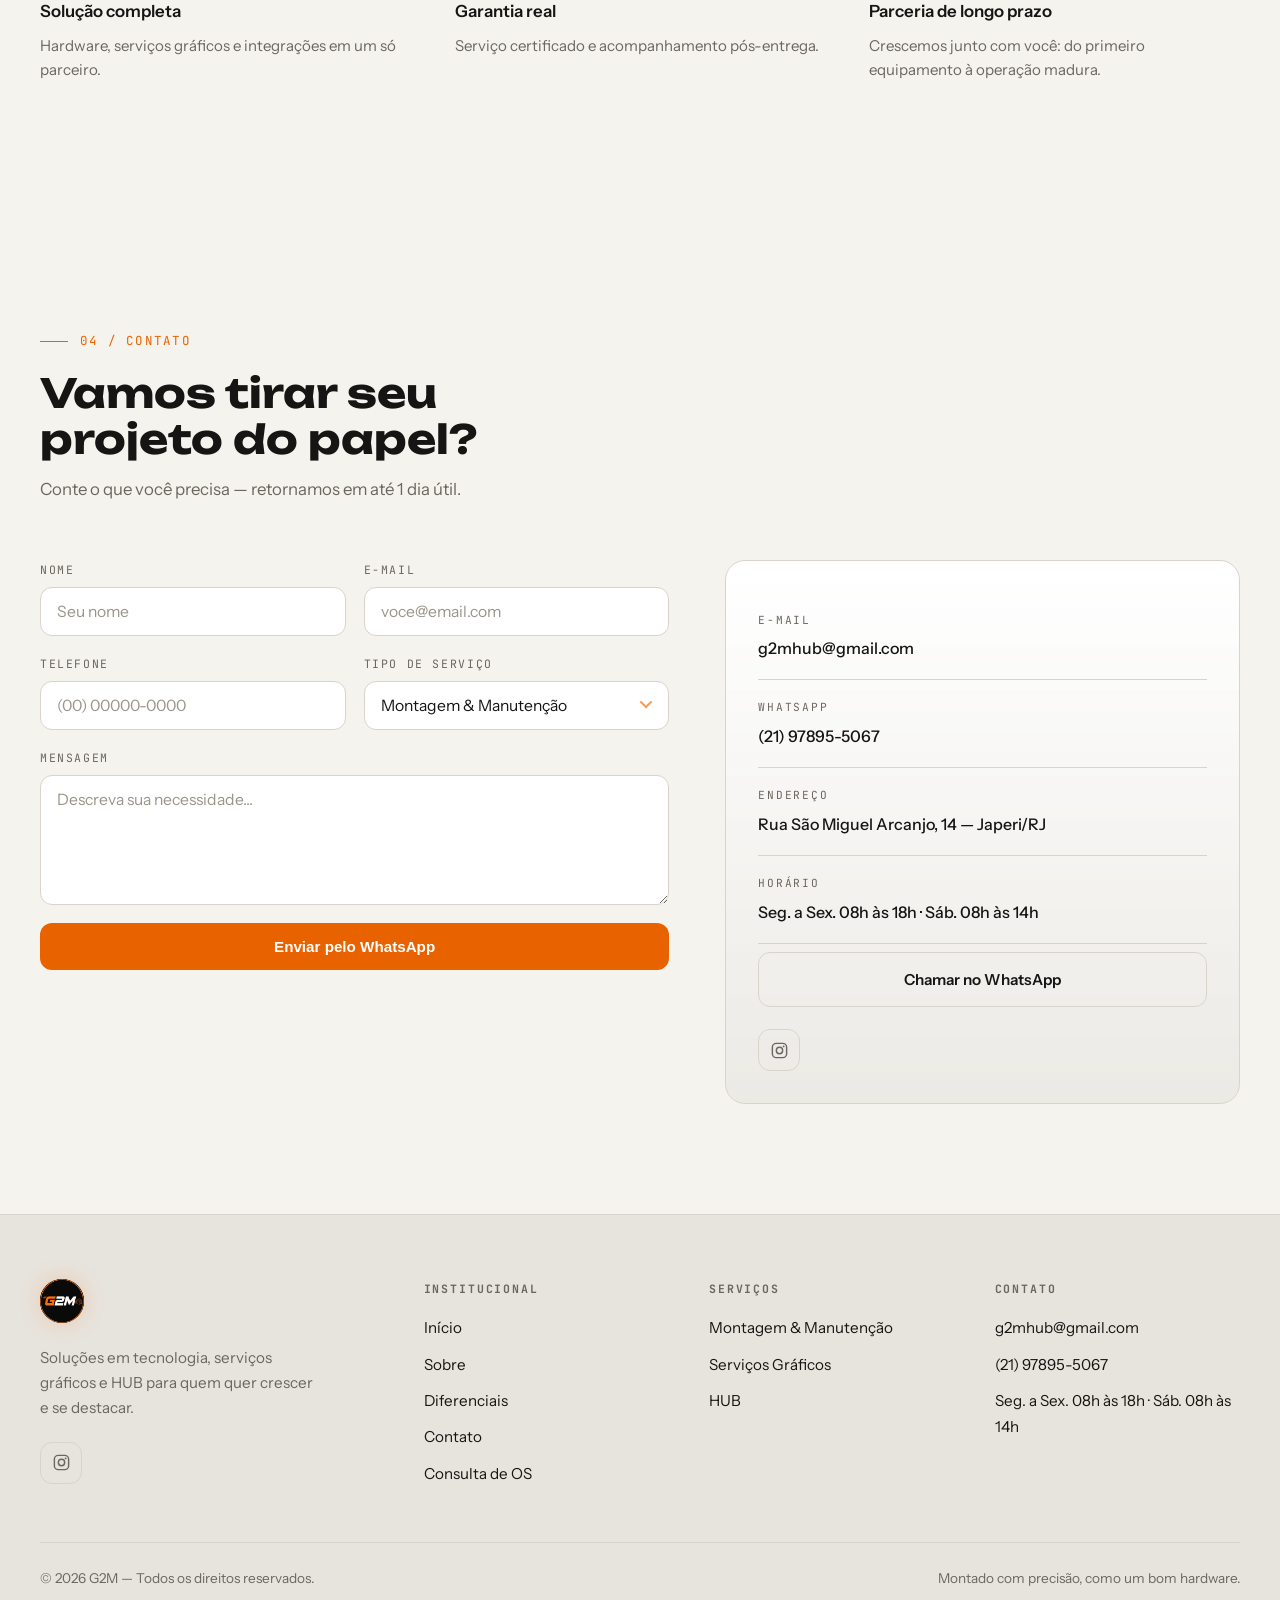
==== commit 0667d0e7: "Add files via upload" ====
--- a/index.html
+++ b/index.html
@@ -48,6 +48,7 @@
           <li><a class="nav-link" href="#sobre">Sobre</a></li>
           <li><a class="nav-link" href="#servicos">Serviços</a></li>
           <li><a class="nav-link" href="#diferenciais">Diferenciais</a></li>
+          <li><a class="nav-link" href="https://techfixos.netlify.app/#/consulta" target="_blank" rel="noopener">Consulta de OS</a></li>
           <li><a class="nav-link" href="#contato">Contato</a></li>
           <li><a class="btn btn-primary nav-cta" href="#contato">Solicitar orçamento</a></li>
         </ul>
@@ -92,18 +93,28 @@
     <div class="marquee" aria-hidden="true">
       <div class="marquee-track">
         <div class="marquee-group">
-          <span class="marquee-item">Montagem de computadores</span>
-          <span class="marquee-item">Manutenção preventiva</span>
           <span class="marquee-item">Serviços gráficos</span>
+          <span class="marquee-item">Mídia social</span>
+          <span class="marquee-item">Montagem e Manutenção de computadores</span>
           <span class="marquee-item">HUB</span>
-          <span class="marquee-item">Suporte técnico</span>
         </div>
         <div class="marquee-group">
-          <span class="marquee-item">Montagem de computadores</span>
-          <span class="marquee-item">Manutenção preventiva</span>
           <span class="marquee-item">Serviços gráficos</span>
+          <span class="marquee-item">Mídia social</span>
+          <span class="marquee-item">Montagem e Manutenção de computadores</span>
           <span class="marquee-item">HUB</span>
-          <span class="marquee-item">Suporte técnico</span>
+        </div>
+        <div class="marquee-group">
+          <span class="marquee-item">Serviços gráficos</span>
+          <span class="marquee-item">Mídia social</span>
+          <span class="marquee-item">Montagem e Manutenção de computadores</span>
+          <span class="marquee-item">HUB</span>
+        </div>
+        <div class="marquee-group">
+          <span class="marquee-item">Serviços gráficos</span>
+          <span class="marquee-item">Mídia social</span>
+          <span class="marquee-item">Montagem e Manutenção de computadores</span>
+          <span class="marquee-item">HUB</span>
         </div>
       </div>
     </div>
@@ -337,6 +348,7 @@
             <li><a href="#sobre">Sobre</a></li>
             <li><a href="#diferenciais">Diferenciais</a></li>
             <li><a href="#contato">Contato</a></li>
+            <li><a href="https://techfixos.netlify.app/#/consulta" target="_blank" rel="noopener">Consulta de OS</a></li>
           </ul>
         </div>
         <div>
--- a/style.css
+++ b/style.css
@@ -170,14 +170,28 @@
   right: 0;
   z-index: 100;
   border-bottom: 1px solid transparent;
-  transition: background .35s var(--ease), border-color .35s var(--ease), backdrop-filter .35s;
-}
-
-.header.scrolled {
+  transition: border-color .35s var(--ease);
+}
+
+.header::before {
+  content: "";
+  position: absolute;
+  inset: 0;
+  z-index: -1;
   background: var(--header-bg);
   backdrop-filter: blur(14px);
   -webkit-backdrop-filter: blur(14px);
+  opacity: 0;
+  pointer-events: none;
+  transition: opacity .35s var(--ease);
+}
+
+.header.scrolled {
   border-color: var(--line);
+}
+
+.header.scrolled::before {
+  opacity: 1;
 }
 
 .header-inner {
@@ -497,6 +511,7 @@
   display: flex;
   width: max-content;
   animation: marquee 30s linear infinite;
+  will-change: transform;
 }
 
 .marquee:hover .marquee-track {
@@ -513,7 +528,6 @@
 .marquee-item {
   display: flex;
   align-items: center;
-  gap: 44px;
   font-family: var(--font-display);
   font-weight: 600;
   font-size: .9rem;
@@ -695,11 +709,7 @@
   align-items: start;
 }
 
-@media(min-width:1024px) {
-  .cards .card:nth-child(2) {
-    margin-top: 36px;
-  }
-}
+
 
 .card {
   position: relative;
@@ -1161,14 +1171,11 @@
   .nav-link {
     font-size: 1.5rem;
     font-family: var(--font-display);
-  }
-
-  .nav-cta {
+  }  .nav-cta {
     margin-left: 0;
   }
 
-  .about-grid,
-  .contact-grid {
+  .about-grid, .contact-grid {
     grid-template-columns: 1fr;
     gap: 44px;
   }
@@ -1236,4 +1243,10 @@
   body.nav-open .nav-links {
     transition: none !important;
   }
-}
+
+  /* Manter a marquee animando mesmo com reduced-motion */
+  .marquee-track {
+    animation-duration: 20s !important;
+    animation-iteration-count: infinite !important;
+  }
+}
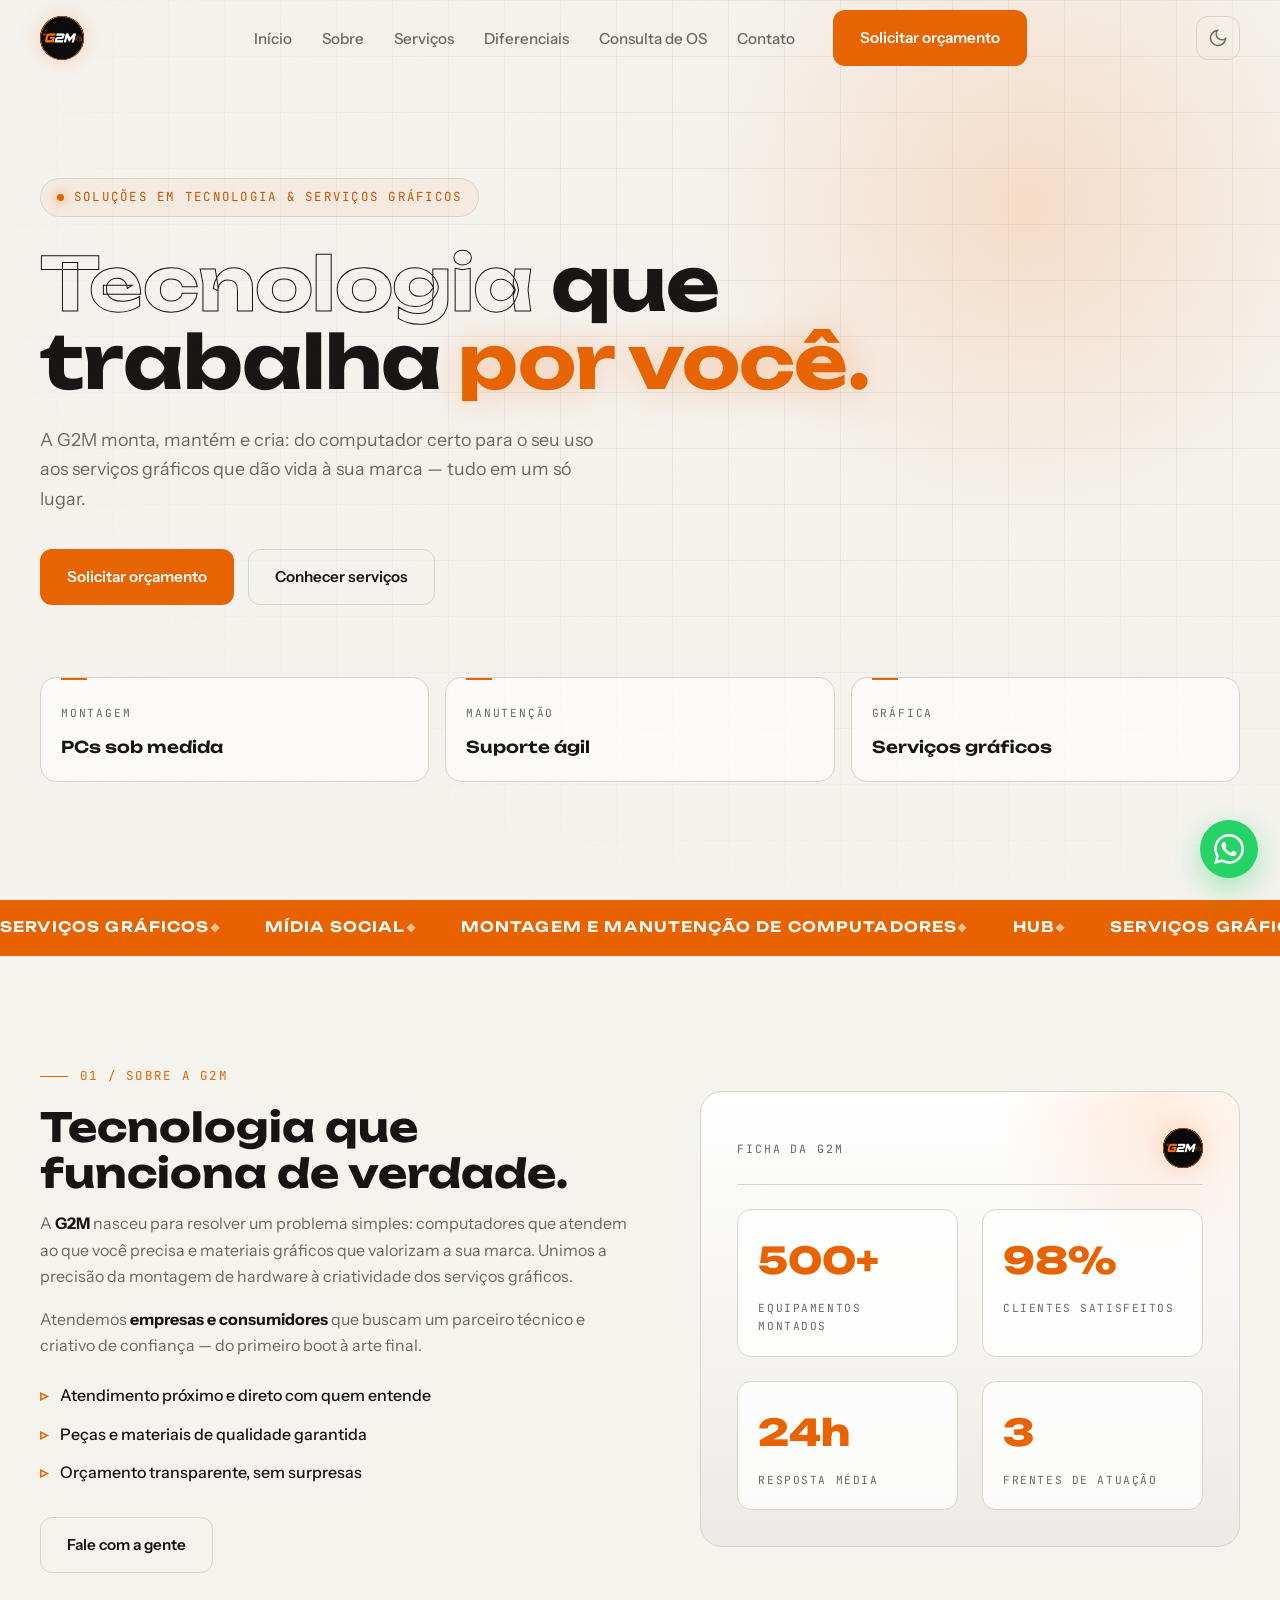
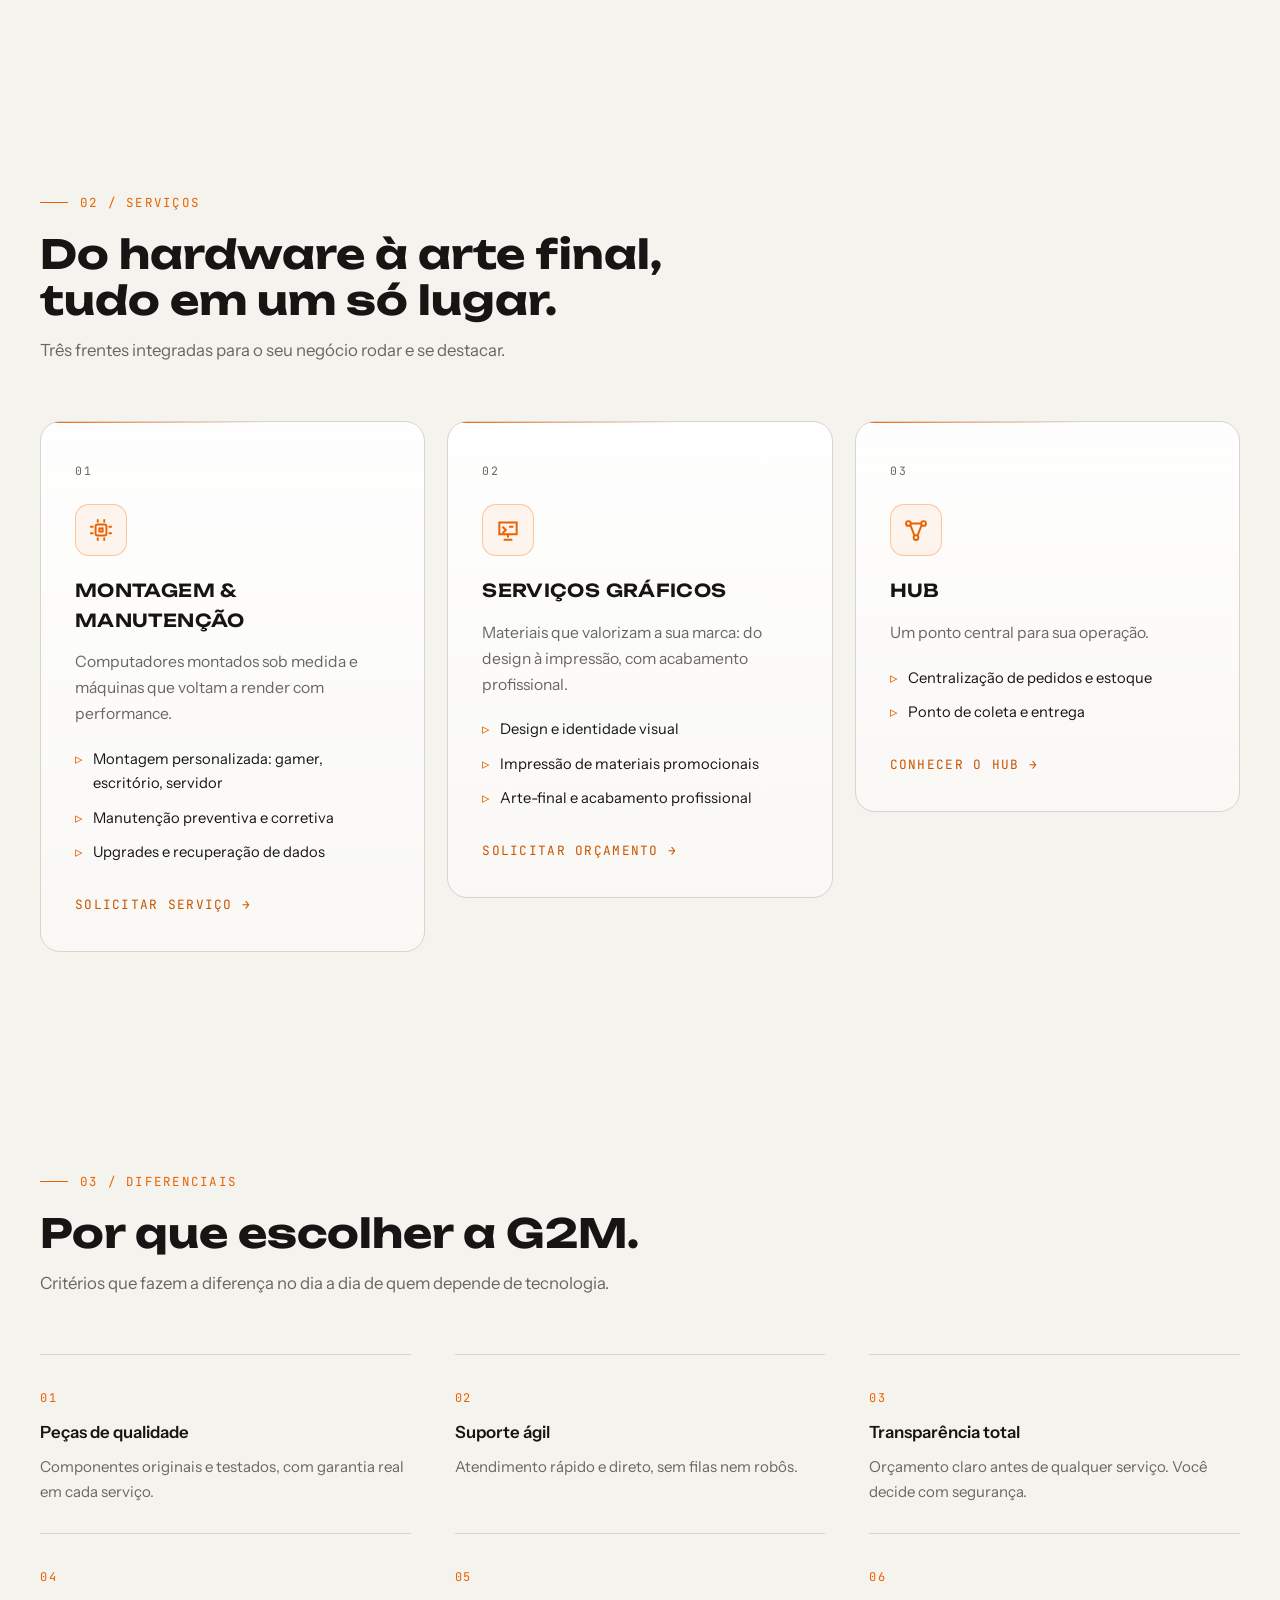
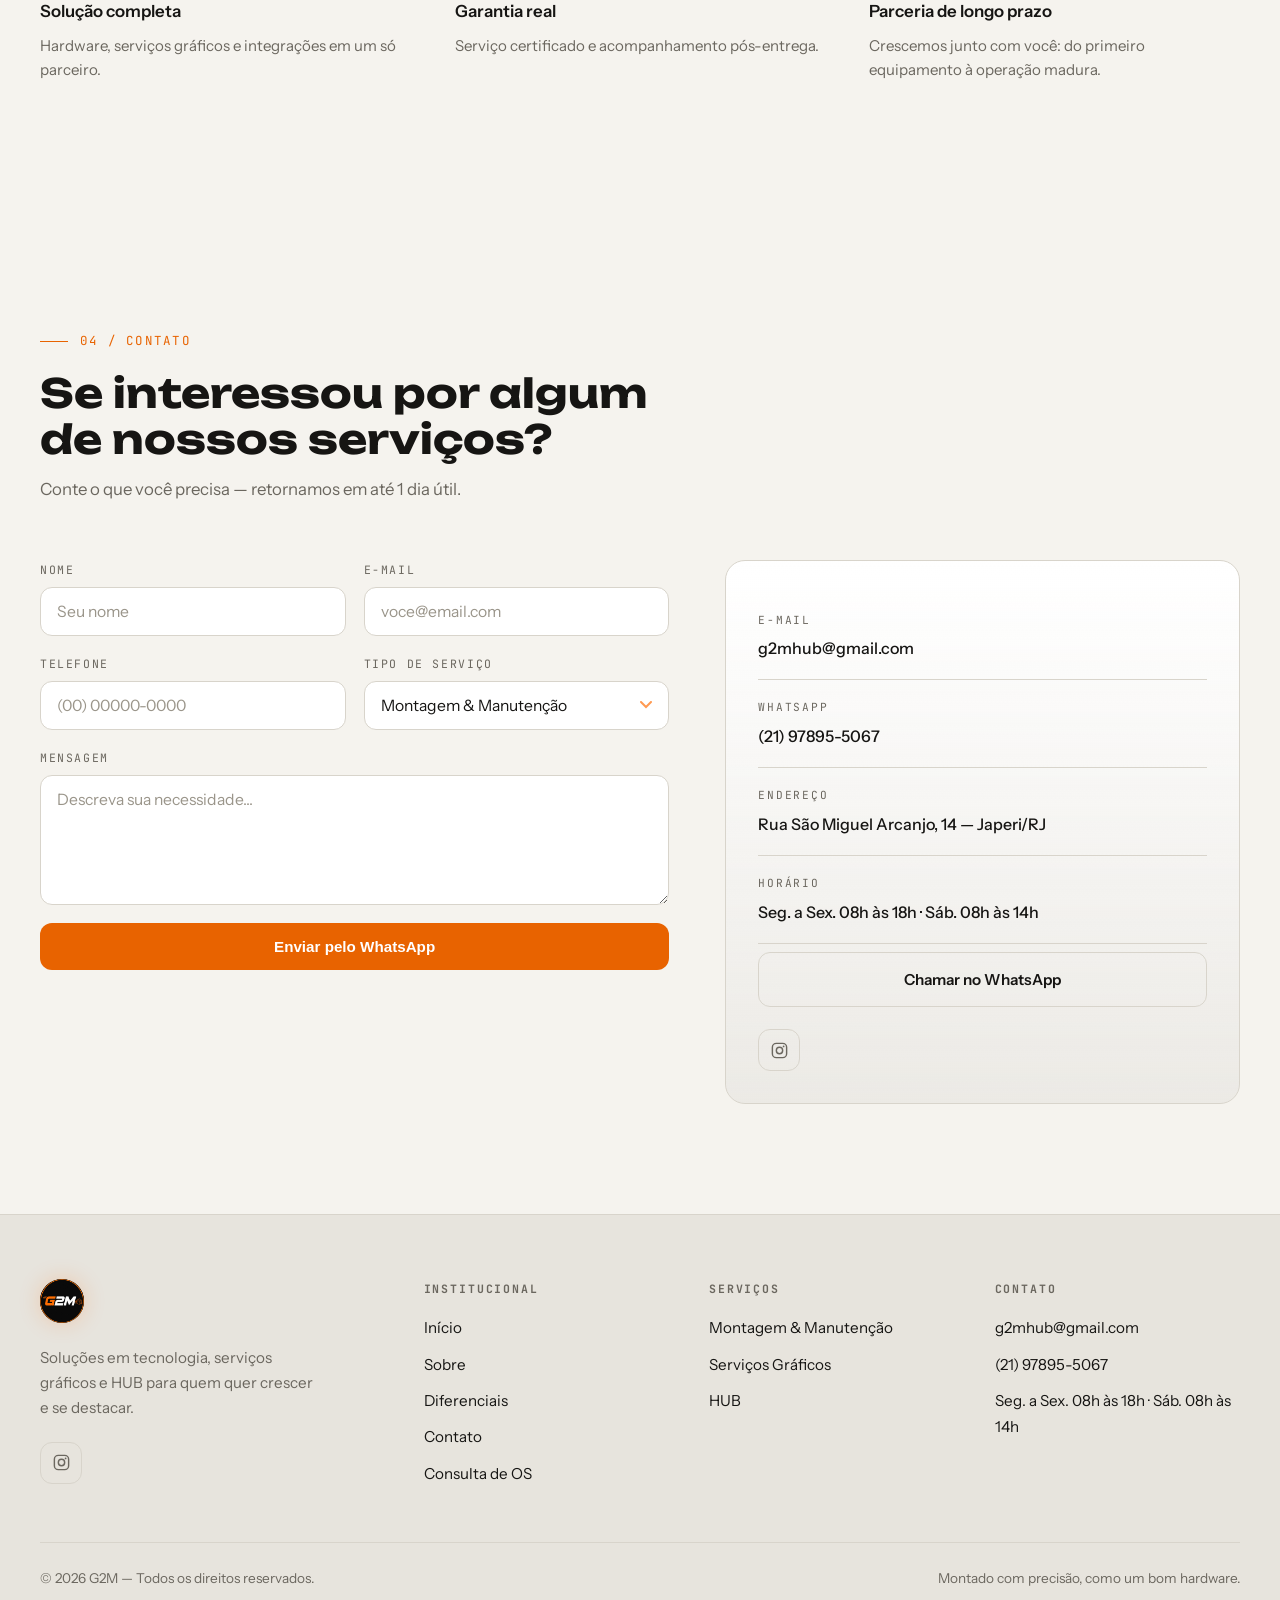
==== commit 48e21bf9: "Add files via upload" ====
--- a/index.html
+++ b/index.html
@@ -32,7 +32,7 @@
   <link
     href="https://fonts.googleapis.com/css2?family=Unbounded:wght@400;600;700;800&amp;family=Instrument+Sans:wght@400;500;600&amp;family=JetBrains+Mono:wght@400;500;700&amp;display=swap"
     rel="stylesheet">
-  <link rel="stylesheet" href="style.css">
+  <link rel="stylesheet" href="style.css?v=2.1">
 </head>
 
 <body>
@@ -259,7 +259,7 @@
       <div class="container">
         <div class="sec-head reveal">
           <span class="sec-label">04 / Contato</span>
-          <h2 class="sec-title">Vamos tirar seu projeto do papel?</h2>
+          <h2 class="sec-title">Se interessou por algum de nossos serviços?</h2>
           <p class="sec-desc">Conte o que você precisa — retornamos em até 1 dia útil.</p>
         </div>
         <div class="contact-grid">
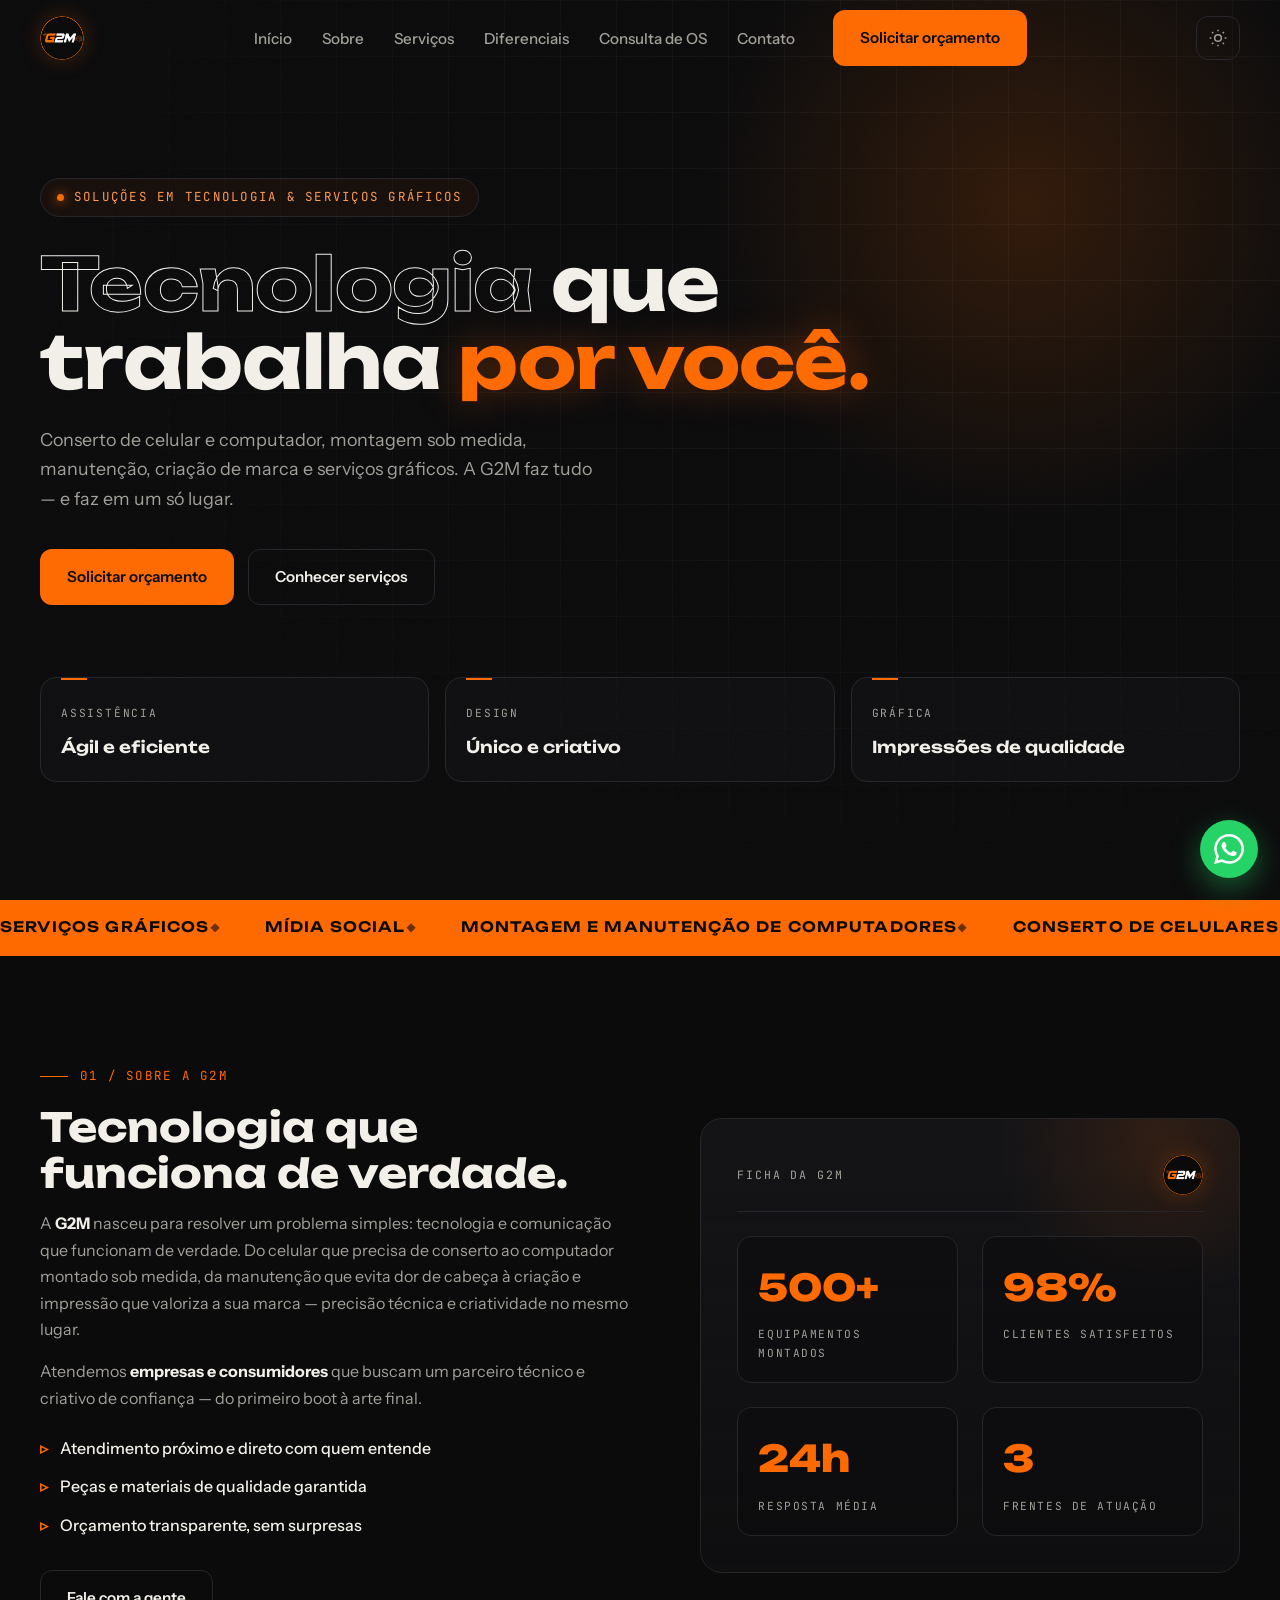
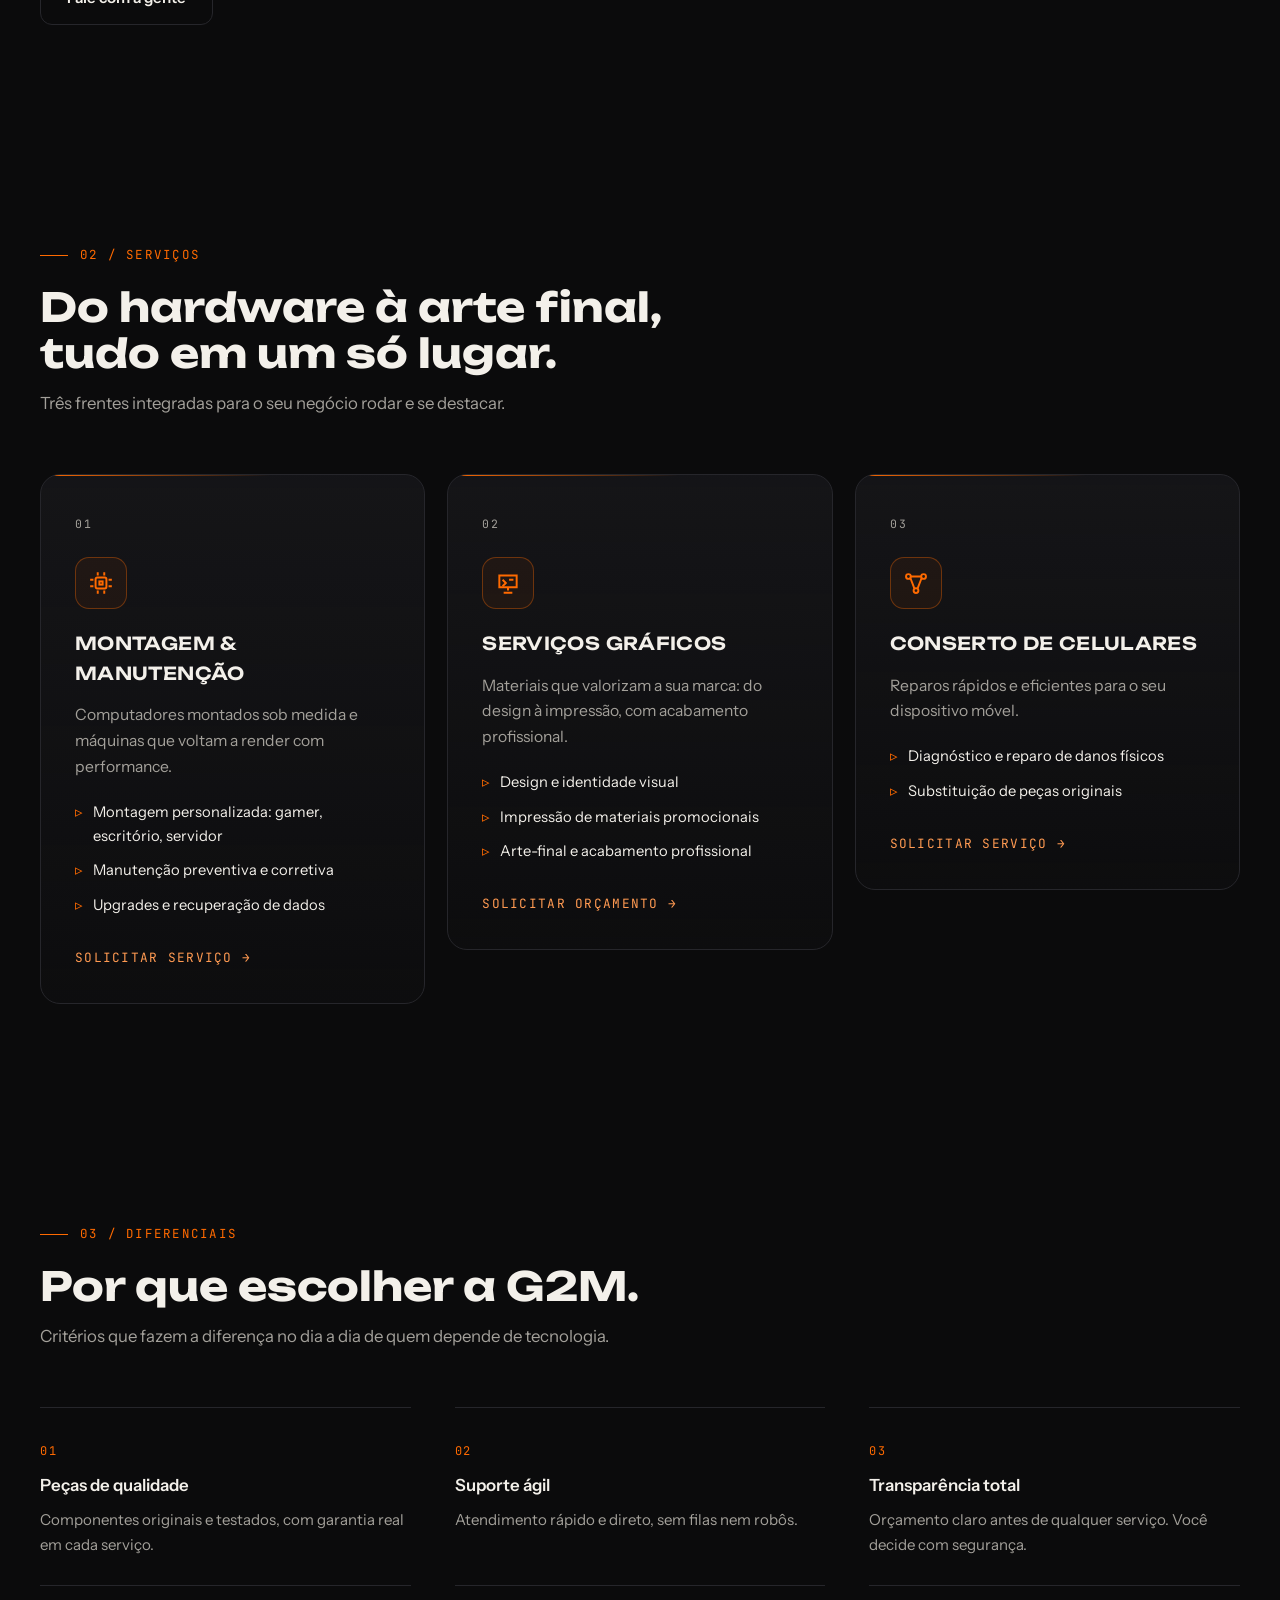
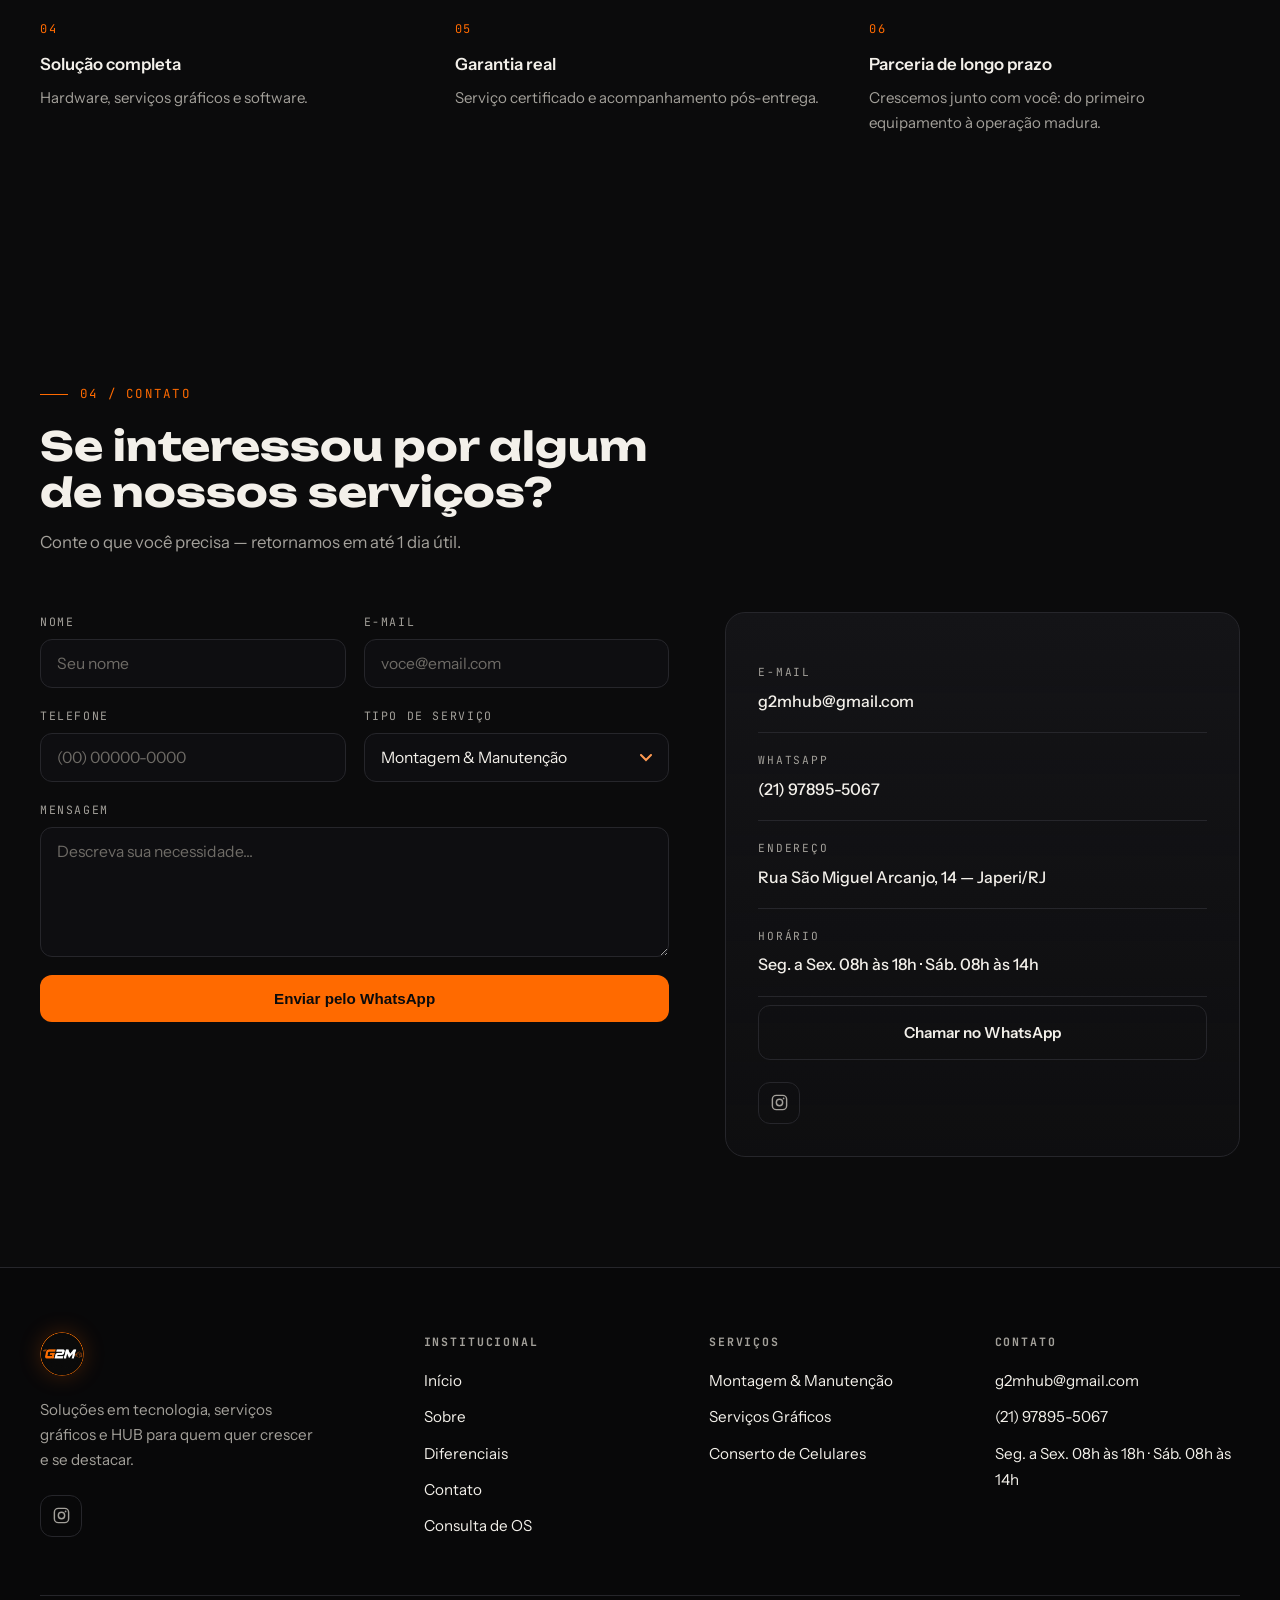
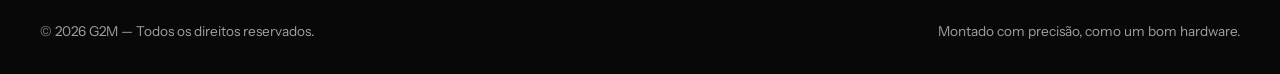
==== commit f865bc69: "Add files via upload" ====
--- a/index.html
+++ b/index.html
@@ -8,7 +8,7 @@
   <script>
     (function () {
       var t = localStorage.getItem('theme');
-      if (!t) t = window.matchMedia('(prefers-color-scheme: light)').matches ? 'light' : 'dark';
+      if (!t) t = 'dark';
       document.documentElement.dataset.theme = t;
       var mc = document.querySelector('meta[name="theme-color"]');
       if (mc) mc.setAttribute('content', t === 'light' ? '#F5F3EE' : '#0B0B0C');
@@ -22,7 +22,7 @@
   <meta property="og:site_name" content="G2M">
   <meta property="og:title" content="G2M — Tecnologia, Serviços Gráficos e HUB">
   <meta property="og:description"
-    content="A G2M monta, mantém e cria: montagem e manutenção de computadores, serviços gráficos e hub.">
+    content="A G2M conserta, monta, mantém e cria: montagem e manutenção de computadores, serviços gráficos e hub.">
   <meta property="og:image" content="https://g2mhub.com.br/imagens/logo-g2m.png">
   <meta property="og:image:type" content="image/png">
   <meta property="og:url" content="https://g2mhub.com.br/">
@@ -75,16 +75,15 @@
       <div class="container hero-inner">
         <span class="badge">Soluções em tecnologia & serviços gráficos</span>
         <h1><span class="h-outline">Tecnologia</span> que trabalha <span class="h-accent">por você.</span></h1>
-        <p class="lede">A G2M monta, mantém e cria: do computador certo para o seu uso aos serviços gráficos que dão
-          vida à sua marca — tudo em um só lugar.</p>
+        <p class="lede">Conserto de celular e computador, montagem sob medida, manutenção, criação de marca e serviços gráficos. A G2M faz tudo — e faz em um só lugar.</p>
         <div class="hero-actions">
           <a class="btn btn-primary" href="#contato">Solicitar orçamento</a>
           <a class="btn btn-ghost" href="#servicos">Conhecer serviços</a>
         </div>
         <div class="hero-specs">
-          <div class="spec"><span class="spec-label">Montagem</span><span class="spec-value">PCs sob medida</span></div>
-          <div class="spec"><span class="spec-label">Manutenção</span><span class="spec-value">Suporte ágil</span></div>
-          <div class="spec"><span class="spec-label">Gráfica</span><span class="spec-value">Serviços gráficos</span>
+          <div class="spec"><span class="spec-label">Assistência</span><span class="spec-value">Ágil e eficiente</span></div>
+          <div class="spec"><span class="spec-label">Design</span><span class="spec-value">Único e criativo</span></div>
+          <div class="spec"><span class="spec-label">Gráfica</span><span class="spec-value">Impressões de qualidade</span>
           </div>
         </div>
       </div>
@@ -96,25 +95,25 @@
           <span class="marquee-item">Serviços gráficos</span>
           <span class="marquee-item">Mídia social</span>
           <span class="marquee-item">Montagem e Manutenção de computadores</span>
-          <span class="marquee-item">HUB</span>
+          <span class="marquee-item">Conserto de celulares</span>
         </div>
         <div class="marquee-group">
           <span class="marquee-item">Serviços gráficos</span>
           <span class="marquee-item">Mídia social</span>
           <span class="marquee-item">Montagem e Manutenção de computadores</span>
-          <span class="marquee-item">HUB</span>
+          <span class="marquee-item">Conserto de celulares</span>
         </div>
         <div class="marquee-group">
           <span class="marquee-item">Serviços gráficos</span>
           <span class="marquee-item">Mídia social</span>
           <span class="marquee-item">Montagem e Manutenção de computadores</span>
-          <span class="marquee-item">HUB</span>
+          <span class="marquee-item">Conserto de celulares</span>
         </div>
         <div class="marquee-group">
           <span class="marquee-item">Serviços gráficos</span>
           <span class="marquee-item">Mídia social</span>
           <span class="marquee-item">Montagem e Manutenção de computadores</span>
-          <span class="marquee-item">HUB</span>
+          <span class="marquee-item">Conserto de celulares</span>
         </div>
       </div>
     </div>
@@ -125,9 +124,7 @@
           <div class="about-copy reveal">
             <span class="sec-label">01 / Sobre a G2M</span>
             <h2 class="sec-title">Tecnologia que funciona de verdade.</h2>
-            <p>A <strong>G2M</strong> nasceu para resolver um problema simples: computadores que atendem ao que você
-              precisa e materiais gráficos que valorizam a sua marca. Unimos a precisão da montagem de hardware à
-              criatividade dos serviços gráficos.</p>
+            <p>A <strong>G2M</strong> nasceu para resolver um problema simples: tecnologia e comunicação que funcionam de verdade. Do celular que precisa de conserto ao computador montado sob medida, da manutenção que evita dor de cabeça à criação e impressão que valoriza a sua marca — precisão técnica e criatividade no mesmo lugar.</p>
             <p>Atendemos <strong>empresas e consumidores</strong> que buscam um parceiro técnico e criativo de confiança
               — do primeiro boot à arte final.</p>
             <ul class="about-list">
@@ -207,13 +204,13 @@
                 <path d="M6.8 7.4l3.6 9.4M17.2 7.4l-3.6 9.4M7.2 6h9.6" />
               </svg>
             </div>
-            <h3>HUB</h3>
-            <p>Um ponto central para sua operação.</p>
+            <h3>Conserto de Celulares</h3>
+            <p>Reparos rápidos e eficientes para o seu dispositivo móvel.</p>
             <ul>
-              <li>Centralização de pedidos e estoque</li>
-              <li>Ponto de coleta e entrega</li>
+              <li>Diagnóstico e reparo de danos físicos</li>
+              <li>Substituição de peças originais</li>
             </ul>
-            <a class="card-link" href="#contato">Conhecer o HUB →</a>
+            <a class="card-link" href="#contato">Solicitar serviço →</a>
           </article>
         </div>
       </div>
@@ -241,7 +238,7 @@
           </div>
           <div class="diff reveal" style="--d:.18s"><span class="diff-num">04</span>
             <h3>Solução completa</h3>
-            <p>Hardware, serviços gráficos e integrações em um só parceiro.</p>
+            <p>Hardware, serviços gráficos e software.</p>
           </div>
           <div class="diff reveal" style="--d:.24s"><span class="diff-num">05</span>
             <h3>Garantia real</h3>
@@ -281,7 +278,7 @@
               <select id="servico" name="servico">
                 <option>Montagem & Manutenção</option>
                 <option>Serviços Gráficos</option>
-                <option>HUB</option>
+                <option>Conserto de Celulares</option>
                 <option>Outro</option>
               </select>
             </div>
@@ -356,7 +353,7 @@
           <ul>
             <li><a href="#servicos">Montagem & Manutenção</a></li>
             <li><a href="#servicos">Serviços Gráficos</a></li>
-            <li><a href="#servicos">HUB</a></li>
+            <li><a href="#servicos">Conserto de Celulares</a></li>
           </ul>
         </div>
         <div>
@@ -427,12 +424,6 @@
       localStorage.setItem('theme', next);
     });
     syncTheme(rootEl.dataset.theme);
-    if (!localStorage.getItem('theme')) {
-      const themeMq = window.matchMedia('(prefers-color-scheme: light)');
-      const onThemeChange = e => syncTheme(e.matches ? 'light' : 'dark');
-      if (themeMq.addEventListener) themeMq.addEventListener('change', onThemeChange);
-      else if (themeMq.addListener) themeMq.addListener(onThemeChange);
-    }
 
     if ('IntersectionObserver' in window) {
       const io = new IntersectionObserver(entries => entries.forEach(e => {
